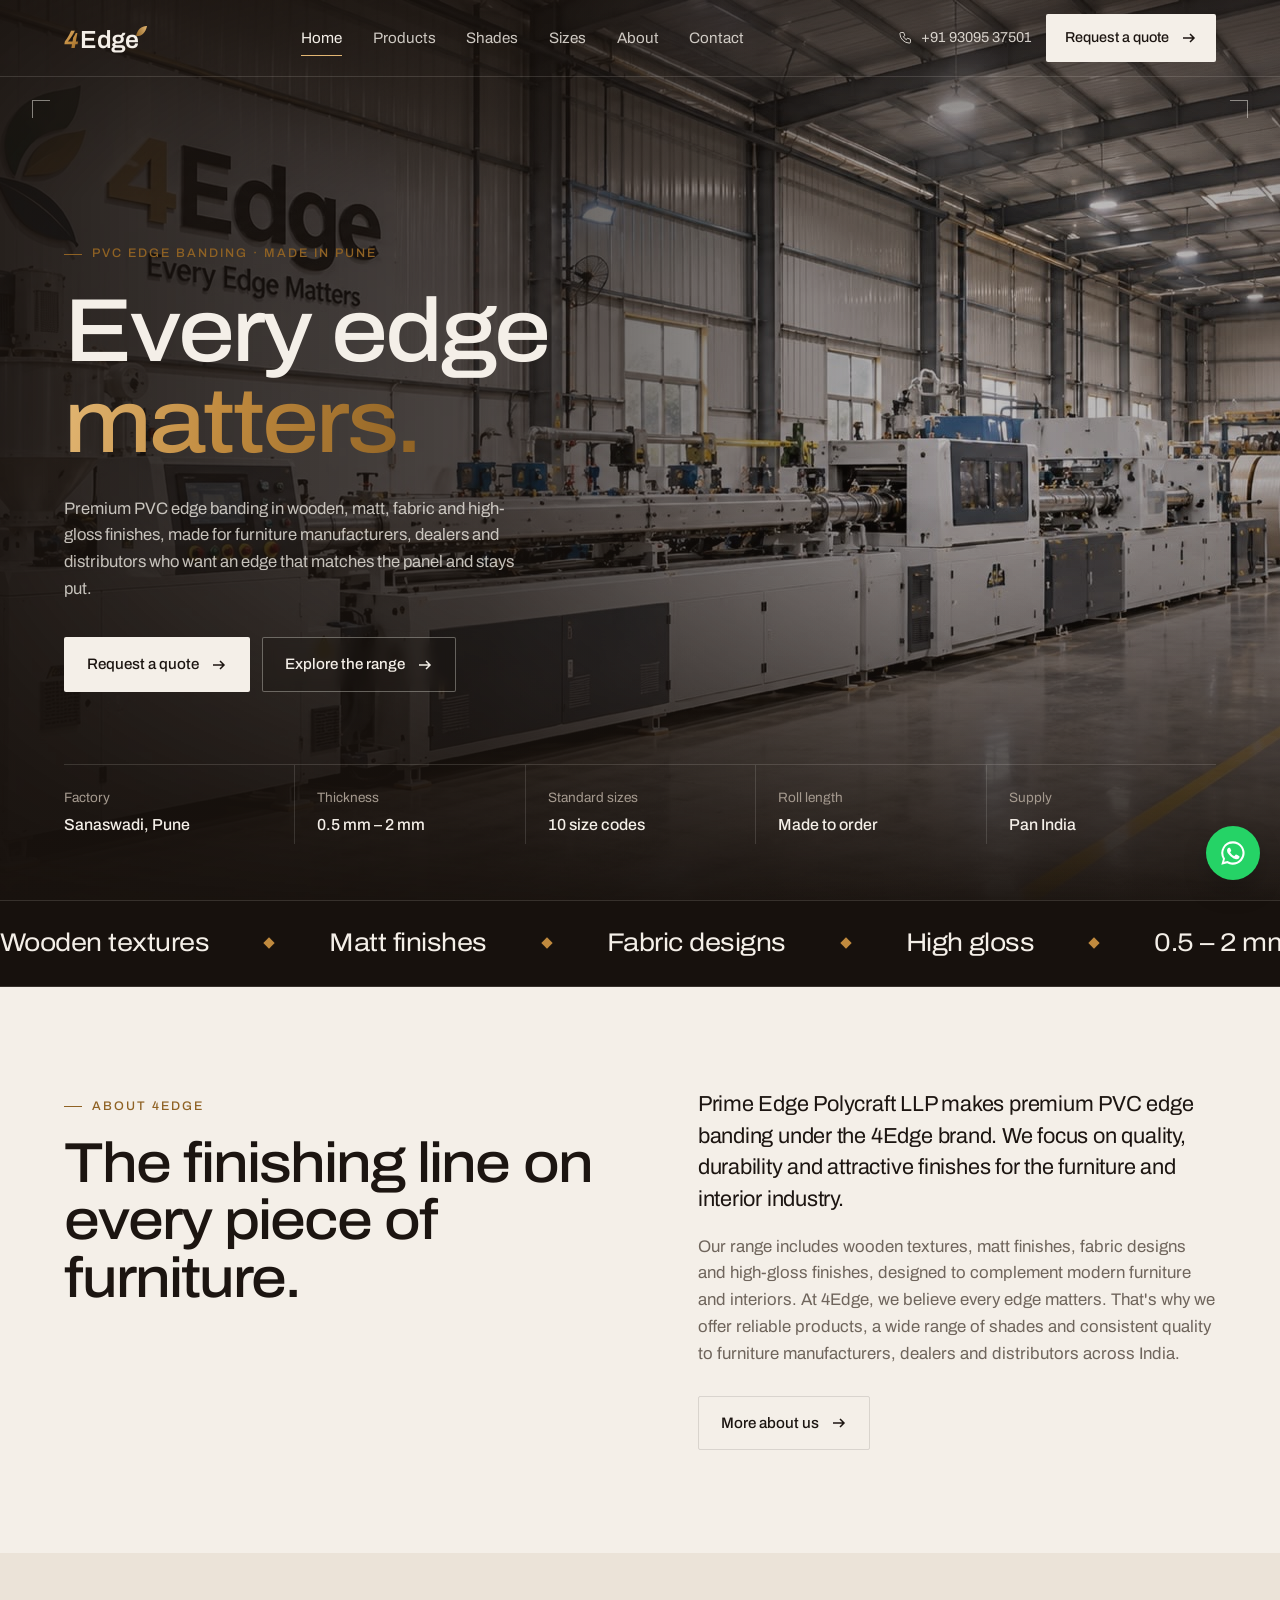
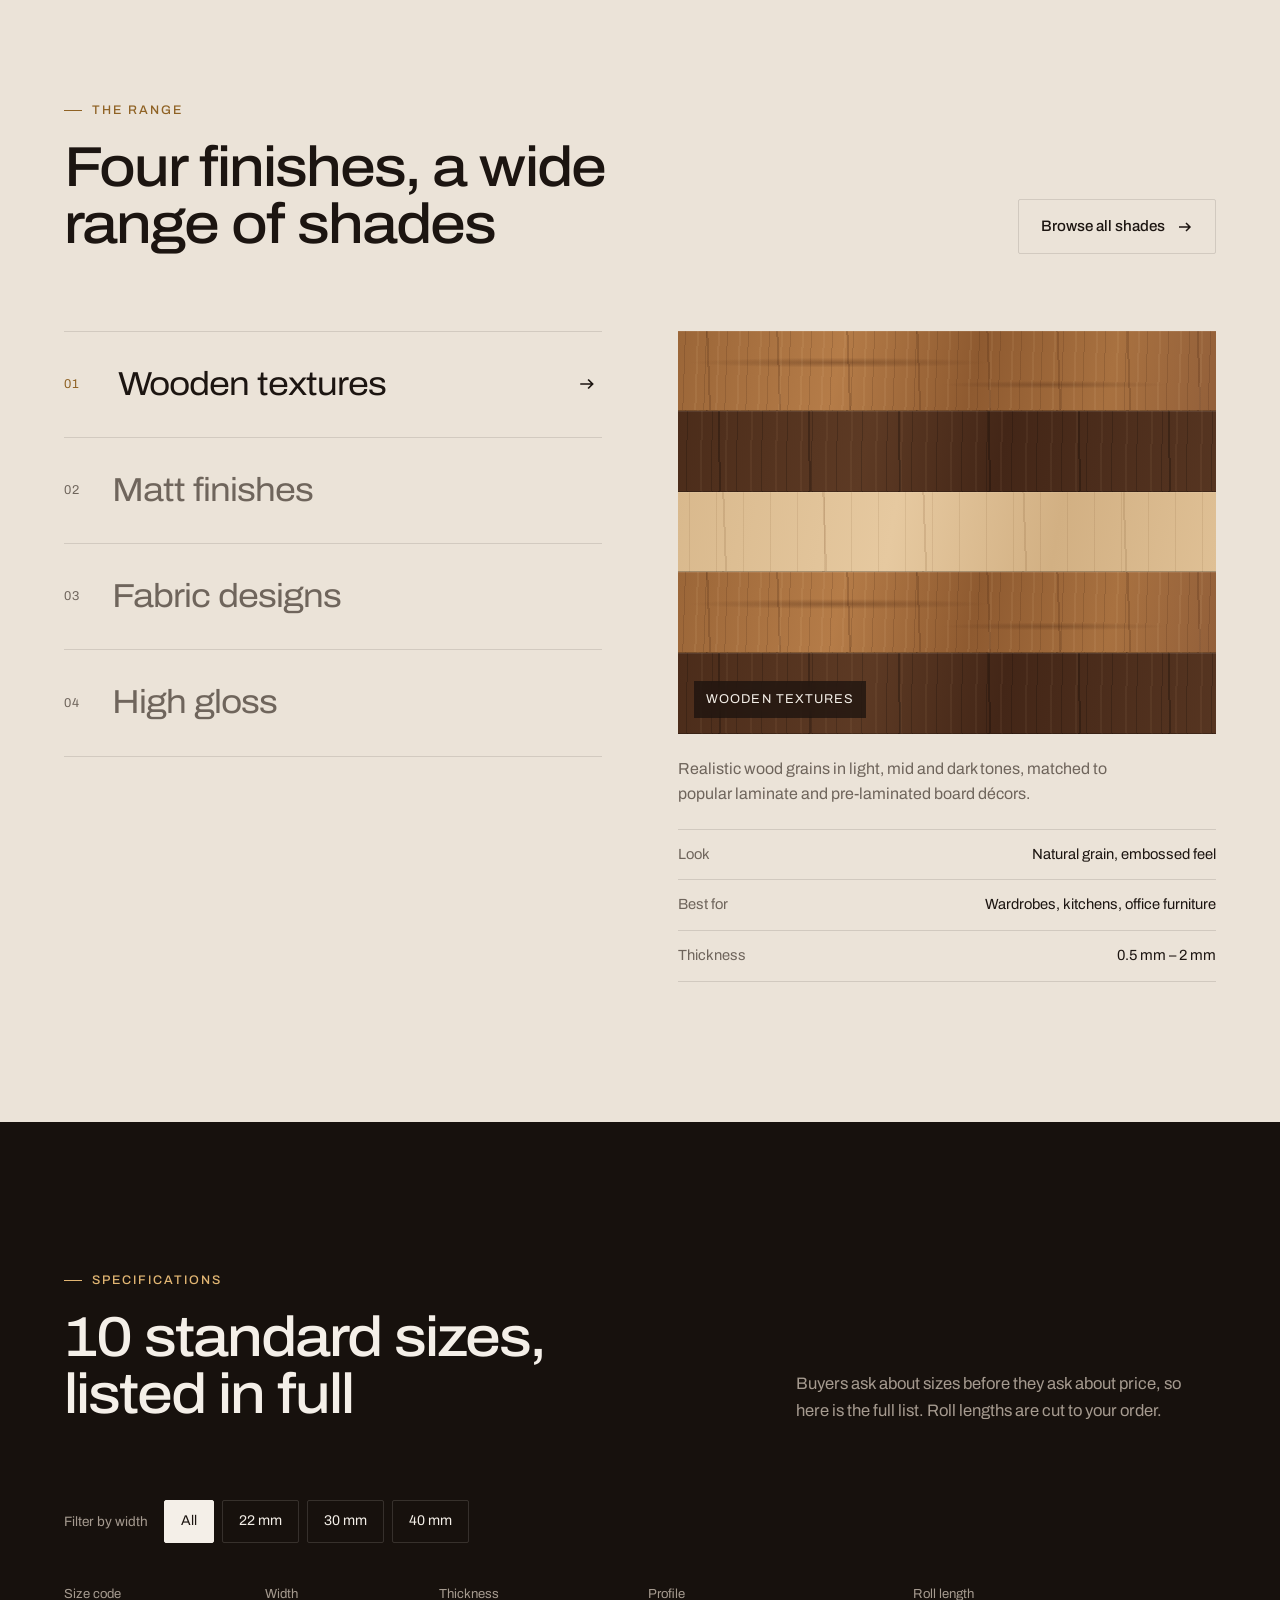
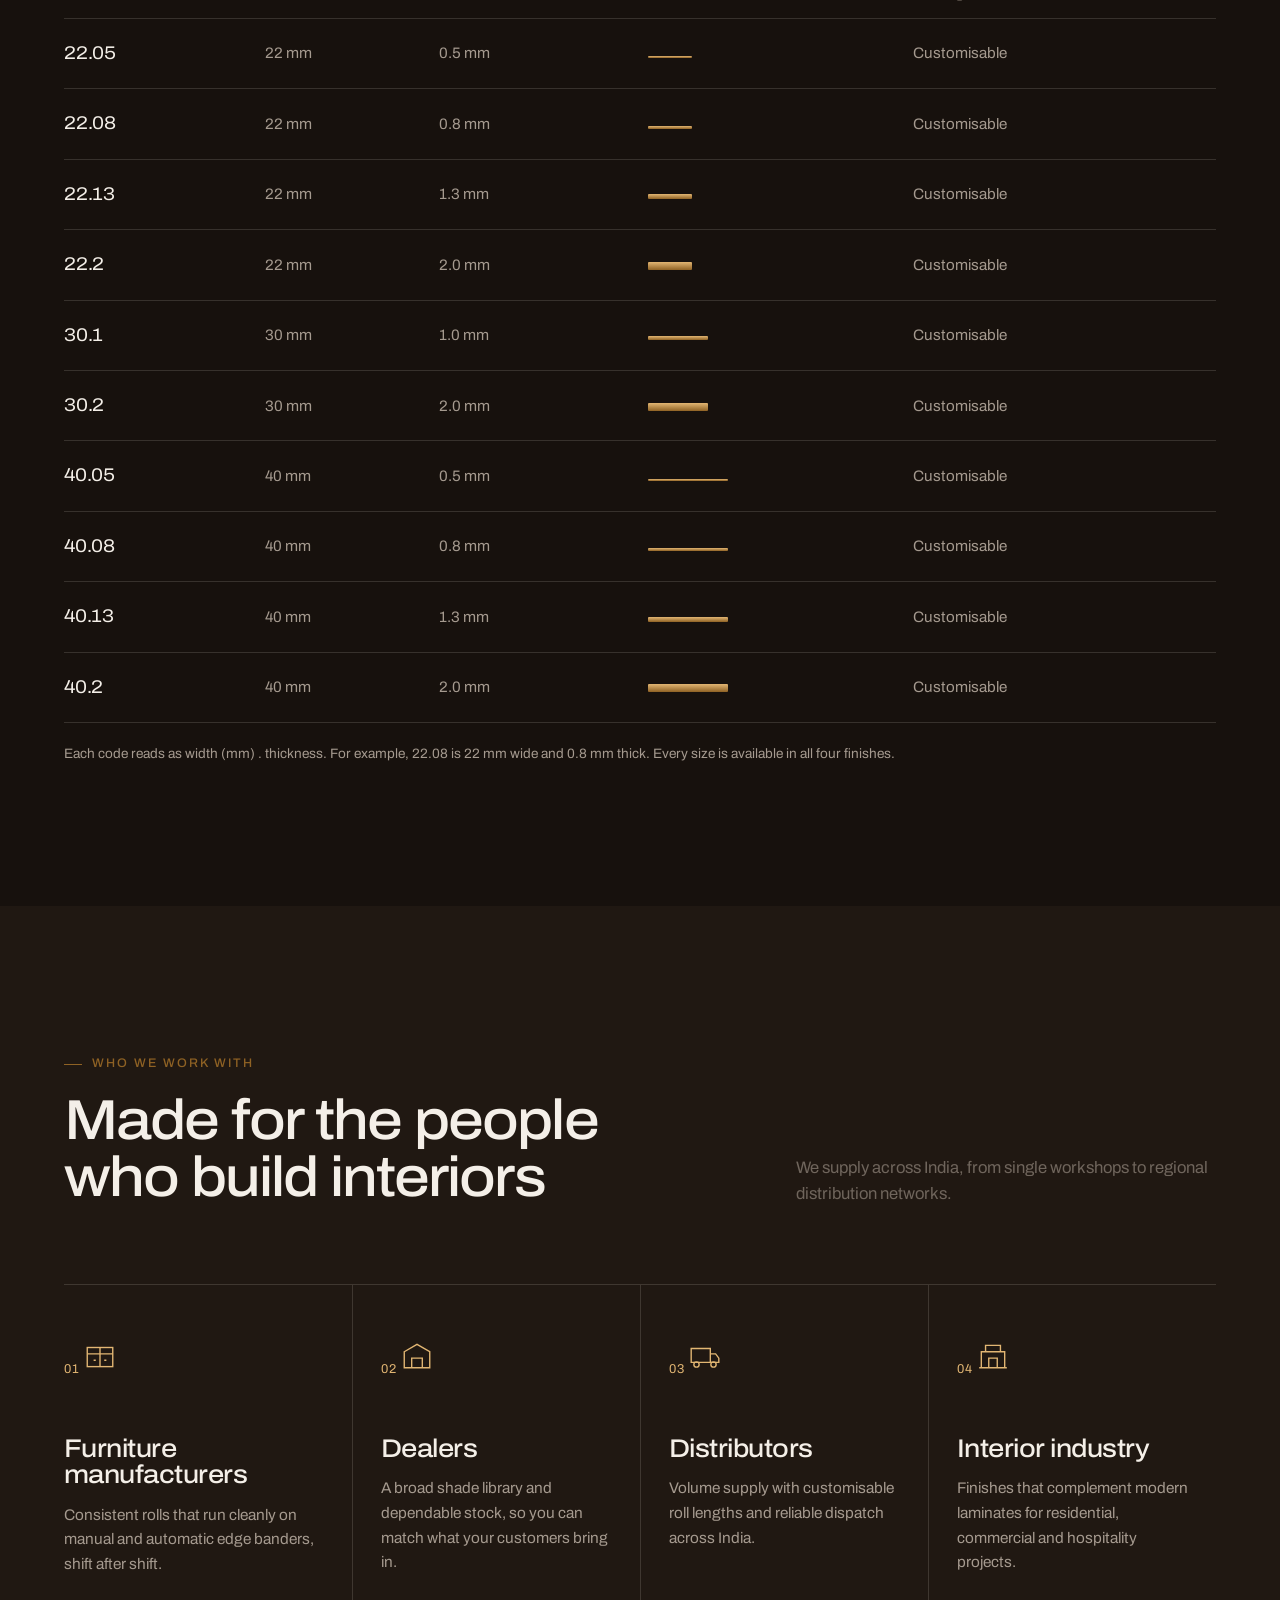
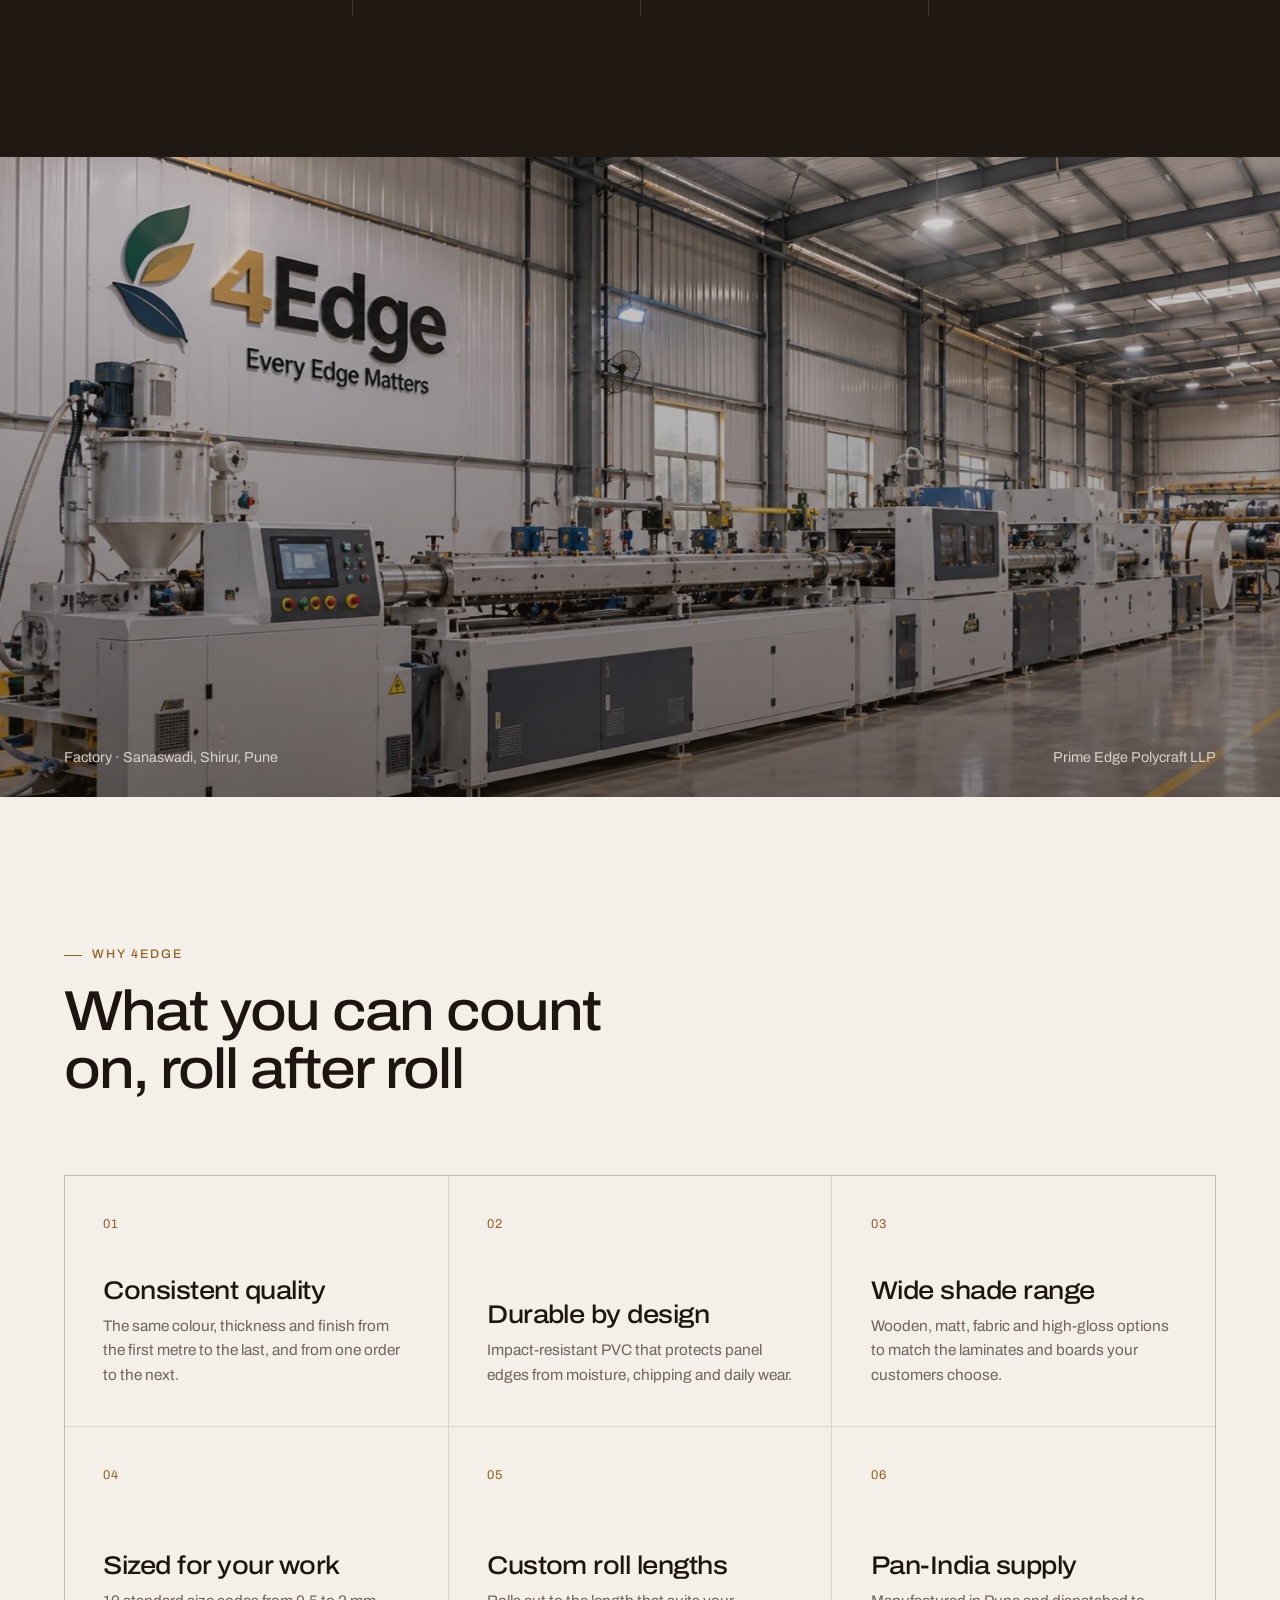
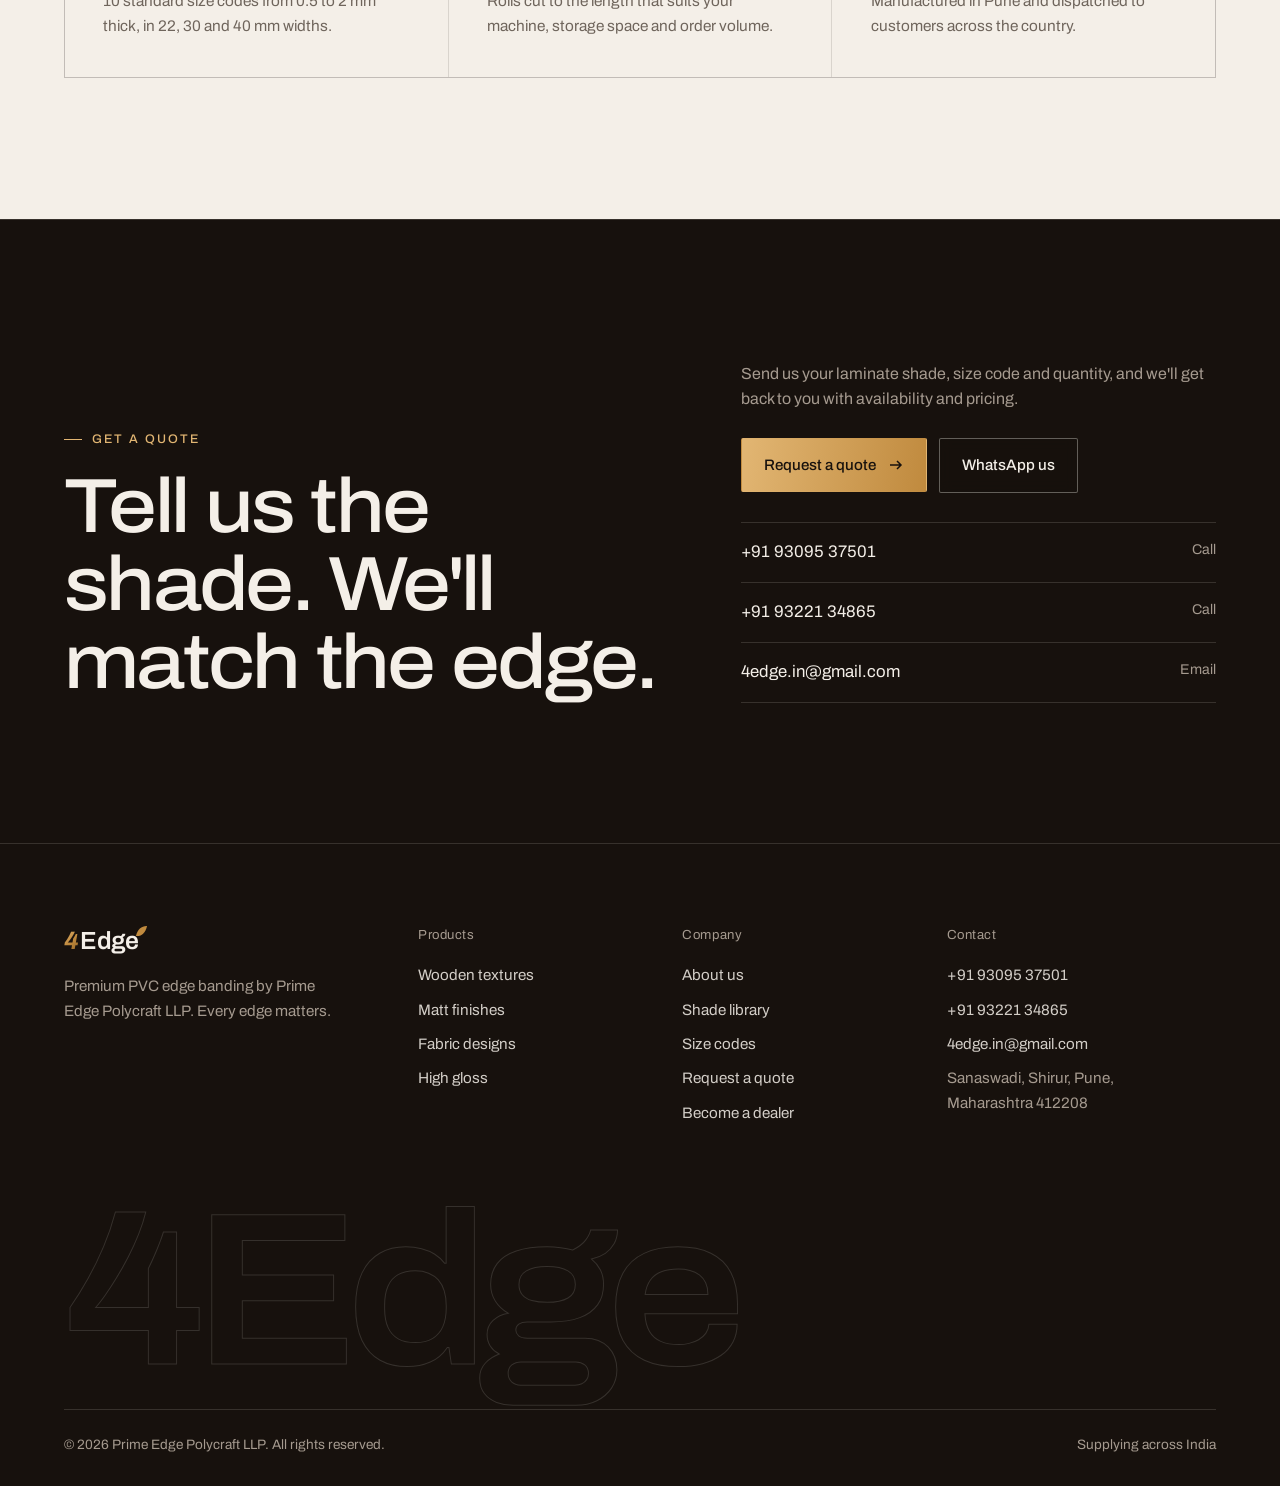
==== index.html @ bac21436 "Remove 4 finishes / 10 size codes panels from home page" ====
<!doctype html>
<html lang="en">
<head>
  <meta charset="utf-8">
  <meta name="viewport" content="width=device-width, initial-scale=1">
  <title>4Edge | Premium PVC Edge Banding by Prime Edge Polycraft LLP</title>
  <meta name="description" content="4Edge PVC edge banding from Prime Edge Polycraft LLP, Pune. Wooden, matt, fabric and high-gloss finishes, 0.5 to 2 mm thick, with roll lengths made to order. We supply furniture makers, dealers and distributors across India.">
  <meta property="og:title" content="4Edge | Premium PVC Edge Banding">
  <meta property="og:description" content="Every edge matters. PVC edge banding in wooden, matt, fabric and high-gloss finishes, supplied across India.">
  <meta property="og:image" content="assets/factory.jpg">
  <meta name="theme-color" content="#17110d">
  <link rel="icon" href="assets/favicon.svg" type="image/svg+xml">
  <link rel="preconnect" href="https://fonts.googleapis.com">
  <link rel="preconnect" href="https://fonts.gstatic.com" crossorigin>
  <link href="https://fonts.googleapis.com/css2?family=Archivo:wdth,wght@62..125,300..800&display=swap" rel="stylesheet">
  <link rel="stylesheet" href="css/styles.css">
</head>
<body>

<!-- ============ NAV ============ -->
<header class="nav">
  <div class="container nav-inner">
    <a href="index.html" class="logo" aria-label="4Edge home">
      <span class="four">4</span><span class="word">Edge</span>
      <svg class="leaf" viewBox="0 0 12 16" aria-hidden="true"><defs><linearGradient id="lg" x1="0" y1="1" x2="1" y2="0"><stop offset="0" stop-color="#8f6224"/><stop offset="1" stop-color="#e2b673"/></linearGradient></defs><path d="M1 15C1 7 5 2 11 1c0 7-3 13-10 14z" fill="url(#lg)"/></svg>
    </a>
    <nav class="nav-links" aria-label="Primary">
      <a href="index.html" class="active">Home</a>
      <a href="products.html">Products</a>
      <a href="shades.html">Shades</a>
      <a href="products.html#sizes">Sizes</a>
      <a href="about.html">About</a>
      <a href="contact.html">Contact</a>
    </nav>
    <div class="nav-right">
      <a class="nav-phone" href="tel:+919309537501">
        <svg viewBox="0 0 24 24" fill="none" stroke="currentColor" stroke-width="1.6"><path d="M5 4h4l2 5-2.5 1.5a11 11 0 0 0 5 5L15 13l5 2v4a2 2 0 0 1-2 2A16 16 0 0 1 3 6a2 2 0 0 1 2-2"/></svg>
        +91 93095 37501
      </a>
      <a href="contact.html" class="btn btn-light">Request a quote <svg viewBox="0 0 16 16" fill="none" stroke="currentColor" stroke-width="1.5"><path d="M2 8h11M9 4l4 4-4 4"/></svg></a>
      <button class="nav-toggle" aria-label="Open menu" aria-expanded="false"><span></span></button>
    </div>
  </div>
  <div class="mobile-menu">
    <a class="m-link" href="index.html">Home</a>
    <a class="m-link" href="products.html">Products</a>
    <a class="m-link" href="shades.html">Shades</a>
    <a class="m-link" href="products.html#sizes">Sizes</a>
    <a class="m-link" href="about.html">About</a>
    <a class="m-link" href="contact.html">Contact</a>
    <div class="m-foot">
      <a href="tel:+919309537501">+91 93095 37501</a>
      <a href="contact.html" class="btn btn-gold">Request a quote</a>
    </div>
  </div>
</header>

<main>

<!-- ============ HERO ============ -->
<section class="hero">
  <div class="hero-media"><img src="assets/factory.jpg" alt="4Edge PVC edge banding production line at the Sanaswadi factory, Pune" fetchpriority="high"></div>
  <span class="corner tl"></span><span class="corner tr"></span>
  <div class="container hero-content">
    <span class="eyebrow reveal">PVC Edge Banding · Made in Pune</span>
    <h1 class="reveal d1">Every edge<br><span class="gold-text">matters.</span></h1>
    <p class="lead reveal d2">Premium PVC edge banding in wooden, matt, fabric and high-gloss finishes, made for furniture manufacturers, dealers and distributors who want an edge that matches the panel and stays put.</p>
    <div class="hero-actions reveal d3">
      <a href="contact.html" class="btn btn-light">Request a quote <svg viewBox="0 0 16 16" fill="none" stroke="currentColor" stroke-width="1.5"><path d="M2 8h11M9 4l4 4-4 4"/></svg></a>
      <a href="products.html" class="btn btn-ghost">Explore the range <svg viewBox="0 0 16 16" fill="none" stroke="currentColor" stroke-width="1.5"><path d="M2 8h11M9 4l4 4-4 4"/></svg></a>
    </div>

    <div class="stats reveal d4">
      <div class="stat"><small>Factory</small><strong>Sanaswadi, Pune</strong></div>
      <div class="stat"><small>Thickness</small><strong>0.5 mm – 2 mm</strong></div>
      <div class="stat"><small>Standard sizes</small><strong>10 size codes</strong></div>
      <div class="stat"><small>Roll length</small><strong>Made to order</strong></div>
      <div class="stat"><small>Supply</small><strong>Pan India</strong></div>
    </div>
  </div>
</section>

<!-- ============ MARQUEE ============ -->
<div class="marquee" aria-hidden="true">
  <div class="marquee-track">
    <span>Wooden textures</span><span>Matt finishes</span><span>Fabric designs</span><span>High gloss</span><span>0.5 – 2 mm</span><span>Rolls cut to length</span><span>Pan India supply</span>
    <span>Wooden textures</span><span>Matt finishes</span><span>Fabric designs</span><span>High gloss</span><span>0.5 – 2 mm</span><span>Rolls cut to length</span><span>Pan India supply</span>
  </div>
</div>

<!-- ============ INTRO ============ -->
<section class="section tight">
  <div class="container intro-grid">
    <div>
      <span class="eyebrow reveal">About 4Edge</span>
      <h2 class="reveal d1">The finishing line on every piece of furniture.</h2>
    </div>
    <div class="intro-copy">
      <p class="big reveal">Prime Edge Polycraft LLP makes premium PVC edge banding under the 4Edge brand. We focus on quality, durability and attractive finishes for the furniture and interior industry.</p>
      <p class="reveal d1">Our range includes wooden textures, matt finishes, fabric designs and high-gloss finishes, designed to complement modern furniture and interiors. At 4Edge, we believe every edge matters. That's why we offer reliable products, a wide range of shades and consistent quality to furniture manufacturers, dealers and distributors across India.</p>
      <a href="about.html" class="btn btn-outline reveal d2" style="margin-top:28px">More about us <svg viewBox="0 0 16 16" fill="none" stroke="currentColor" stroke-width="1.5"><path d="M2 8h11M9 4l4 4-4 4"/></svg></a>
    </div>
  </div>
</section>

<!-- ============ FINISHES EXPLORER ============ -->
<section class="section cream-2" id="finishes">
  <div class="container">
    <div class="section-head">
      <div>
        <span class="eyebrow reveal">The range</span>
        <h2 class="reveal d1">Four finishes, a wide range of shades</h2>
      </div>
      <a href="shades.html" class="btn btn-outline reveal d2">Browse all shades <svg viewBox="0 0 16 16" fill="none" stroke="currentColor" stroke-width="1.5"><path d="M2 8h11M9 4l4 4-4 4"/></svg></a>
    </div>

    <div class="explorer" data-explorer>
      <ul class="finish-list reveal">
        <li class="finish-item" data-label="Wooden textures" data-look="Natural grain, embossed feel" data-use="Wardrobes, kitchens, office furniture" data-desc="Realistic wood grains in light, mid and dark tones, matched to popular laminate and pre-laminated board décors.">
          <button type="button"><span class="num">01</span><span class="name">Wooden textures</span><svg class="arrow" viewBox="0 0 16 16" fill="none" stroke="currentColor" stroke-width="1.5"><path d="M2 8h11M9 4l4 4-4 4"/></svg></button>
        </li>
        <li class="finish-item" data-label="Matt finish" data-look="Low sheen, soft-touch surface" data-use="Modern kitchens, modular furniture" data-desc="Clean, low-reflection solids that hide fingerprints and suit contemporary modular interiors.">
          <button type="button"><span class="num">02</span><span class="name">Matt finishes</span><svg class="arrow" viewBox="0 0 16 16" fill="none" stroke="currentColor" stroke-width="1.5"><path d="M2 8h11M9 4l4 4-4 4"/></svg></button>
        </li>
        <li class="finish-item" data-label="Fabric design" data-look="Woven, linen-like texture" data-use="Bedroom sets, hospitality, designer interiors" data-desc="Textile-inspired patterns that add depth and a tailored feel to fabric-finish laminates and boards.">
          <button type="button"><span class="num">03</span><span class="name">Fabric designs</span><svg class="arrow" viewBox="0 0 16 16" fill="none" stroke="currentColor" stroke-width="1.5"><path d="M2 8h11M9 4l4 4-4 4"/></svg></button>
        </li>
        <li class="finish-item" data-label="High gloss" data-look="Mirror-like, deep shine" data-use="Kitchen shutters, display units, premium furniture" data-desc="A deep, reflective shine that blends seamlessly with acrylic and high-gloss laminate surfaces.">
          <button type="button"><span class="num">04</span><span class="name">High gloss</span><svg class="arrow" viewBox="0 0 16 16" fill="none" stroke="currentColor" stroke-width="1.5"><path d="M2 8h11M9 4l4 4-4 4"/></svg></button>
        </li>
      </ul>

      <div class="finish-panel reveal d1">
        <div class="swatch-stage">
          <div class="swatch"><div class="strip-stack"><div class="sw-wood"></div><div class="sw-wood-dark"></div><div class="sw-wood-light"></div><div class="sw-wood"></div><div class="sw-wood-dark"></div></div></div>
          <div class="swatch"><div class="strip-stack"><div class="sw-matt"></div><div class="sw-matt-sand"></div><div class="sw-matt"></div><div class="sw-matt-sand"></div><div class="sw-matt"></div></div></div>
          <div class="swatch"><div class="strip-stack"><div class="sw-fabric"></div><div class="sw-fabric-linen"></div><div class="sw-fabric"></div><div class="sw-fabric-linen"></div><div class="sw-fabric"></div></div></div>
          <div class="swatch"><div class="strip-stack"><div class="sw-gloss-white"></div><div class="sw-gloss"></div><div class="sw-gloss-black"></div><div class="sw-gloss-white"></div><div class="sw-gloss"></div></div></div>
          <span class="swatch-label">Wooden textures</span>
        </div>
        <p class="panel-desc"></p>
        <div class="spec-rows"></div>
      </div>
    </div>
  </div>
</section>

<!-- ============ SIZE TABLE ============ -->
<section class="section dark" id="sizes">
  <div class="container">
    <div class="section-head">
      <div>
        <span class="eyebrow reveal">Specifications</span>
        <h2 class="reveal d1">10 standard sizes, listed in full</h2>
      </div>
      <p class="lead reveal d2">Buyers ask about sizes before they ask about price, so here is the full list. Roll lengths are cut to your order.</p>
    </div>

    <div class="filters reveal" data-size-filter="#size-table-home">
      <span class="label">Filter by width</span>
      <button class="chip active" data-width="all">All</button>
      <button class="chip" data-width="22">22 mm</button>
      <button class="chip" data-width="30">30 mm</button>
      <button class="chip" data-width="40">40 mm</button>
    </div>

    <div class="table-wrap reveal d1">
      <table class="size-table" id="size-table-home">
        <thead><tr><th>Size code</th><th>Width</th><th>Thickness</th><th>Profile</th><th>Roll length</th></tr></thead>
        <tbody>
          <tr data-width="22"><td class="code">22.05</td><td>22 mm</td><td>0.5 mm</td><td><span class="edge-viz"><i style="width:44px;height:2px"></i></span></td><td>Customisable</td></tr>
          <tr data-width="22"><td class="code">22.08</td><td>22 mm</td><td>0.8 mm</td><td><span class="edge-viz"><i style="width:44px;height:3px"></i></span></td><td>Customisable</td></tr>
          <tr data-width="22"><td class="code">22.13</td><td>22 mm</td><td>1.3 mm</td><td><span class="edge-viz"><i style="width:44px;height:5px"></i></span></td><td>Customisable</td></tr>
          <tr data-width="22"><td class="code">22.2</td><td>22 mm</td><td>2.0 mm</td><td><span class="edge-viz"><i style="width:44px;height:8px"></i></span></td><td>Customisable</td></tr>
          <tr data-width="30"><td class="code">30.1</td><td>30 mm</td><td>1.0 mm</td><td><span class="edge-viz"><i style="width:60px;height:4px"></i></span></td><td>Customisable</td></tr>
          <tr data-width="30"><td class="code">30.2</td><td>30 mm</td><td>2.0 mm</td><td><span class="edge-viz"><i style="width:60px;height:8px"></i></span></td><td>Customisable</td></tr>
          <tr data-width="40"><td class="code">40.05</td><td>40 mm</td><td>0.5 mm</td><td><span class="edge-viz"><i style="width:80px;height:2px"></i></span></td><td>Customisable</td></tr>
          <tr data-width="40"><td class="code">40.08</td><td>40 mm</td><td>0.8 mm</td><td><span class="edge-viz"><i style="width:80px;height:3px"></i></span></td><td>Customisable</td></tr>
          <tr data-width="40"><td class="code">40.13</td><td>40 mm</td><td>1.3 mm</td><td><span class="edge-viz"><i style="width:80px;height:5px"></i></span></td><td>Customisable</td></tr>
          <tr data-width="40"><td class="code">40.2</td><td>40 mm</td><td>2.0 mm</td><td><span class="edge-viz"><i style="width:80px;height:8px"></i></span></td><td>Customisable</td></tr>
        </tbody>
      </table>
    </div>
    <p class="table-note">Each code reads as width (mm) . thickness. For example, 22.08 is 22 mm wide and 0.8 mm thick. Every size is available in all four finishes.</p>
  </div>
</section>

<!-- ============ WHO WE SUPPLY ============ -->
<section class="section dark-2">
  <div class="container">
    <div class="section-head">
      <div>
        <span class="eyebrow reveal">Who we work with</span>
        <h2 class="reveal d1">Made for the people who build interiors</h2>
      </div>
      <p class="lead reveal d2">We supply across India, from single workshops to regional distribution networks.</p>
    </div>
    <div class="grid-4">
      <div class="card reveal">
        <span class="card-num">01</span>
        <svg class="ico" viewBox="0 0 32 32" fill="none" stroke="currentColor" stroke-width="1.3"><rect x="4" y="8" width="24" height="18"/><path d="M4 14h24M16 8v18M10 20h2M20 20h2"/></svg>
        <h3>Furniture manufacturers</h3>
        <p>Consistent rolls that run cleanly on manual and automatic edge banders, shift after shift.</p>
      </div>
      <div class="card reveal d1">
        <span class="card-num">02</span>
        <svg class="ico" viewBox="0 0 32 32" fill="none" stroke="currentColor" stroke-width="1.3"><path d="M4 12l12-7 12 7v15H4z"/><path d="M11 27v-9h10v9"/></svg>
        <h3>Dealers</h3>
        <p>A broad shade library and dependable stock, so you can match what your customers bring in.</p>
      </div>
      <div class="card reveal d2">
        <span class="card-num">03</span>
        <svg class="ico" viewBox="0 0 32 32" fill="none" stroke="currentColor" stroke-width="1.3"><path d="M3 22h18V9H3zM21 14h5l3 4v4h-8"/><circle cx="8" cy="24" r="2.5"/><circle cx="24" cy="24" r="2.5"/></svg>
        <h3>Distributors</h3>
        <p>Volume supply with customisable roll lengths and reliable dispatch across India.</p>
      </div>
      <div class="card reveal d3">
        <span class="card-num">04</span>
        <svg class="ico" viewBox="0 0 32 32" fill="none" stroke="currentColor" stroke-width="1.3"><path d="M5 27V12h22v15M3 27h26M9 12V6h14v6M12 18h8v9h-8z"/></svg>
        <h3>Interior industry</h3>
        <p>Finishes that complement modern laminates for residential, commercial and hospitality projects.</p>
      </div>
    </div>
  </div>
</section>

<!-- ============ IMAGE BAND ============ -->
<div class="image-band">
  <img src="assets/factory.jpg" alt="Extrusion line at the 4Edge factory" loading="lazy">
  <div class="caption"><span>Factory · Sanaswadi, Shirur, Pune</span><span>Prime Edge Polycraft LLP</span></div>
</div>

<!-- ============ WHY ============ -->
<section class="section">
  <div class="container">
    <div class="section-head">
      <div>
        <span class="eyebrow reveal">Why 4Edge</span>
        <h2 class="reveal d1">What you can count on, roll after roll</h2>
      </div>
    </div>
    <div class="why-grid reveal">
      <div><span class="n">01</span><div><h3>Consistent quality</h3><p>The same colour, thickness and finish from the first metre to the last, and from one order to the next.</p></div></div>
      <div><span class="n">02</span><div><h3>Durable by design</h3><p>Impact-resistant PVC that protects panel edges from moisture, chipping and daily wear.</p></div></div>
      <div><span class="n">03</span><div><h3>Wide shade range</h3><p>Wooden, matt, fabric and high-gloss options to match the laminates and boards your customers choose.</p></div></div>
      <div><span class="n">04</span><div><h3>Sized for your work</h3><p>10 standard size codes from 0.5 to 2 mm thick, in 22, 30 and 40 mm widths.</p></div></div>
      <div><span class="n">05</span><div><h3>Custom roll lengths</h3><p>Rolls cut to the length that suits your machine, storage space and order volume.</p></div></div>
      <div><span class="n">06</span><div><h3>Pan-India supply</h3><p>Manufactured in Pune and dispatched to customers across the country.</p></div></div>
    </div>
  </div>
</section>

<!-- ============ CTA ============ -->
<section class="section dark cta" style="border-top:1px solid var(--line-dark)">
  <div class="container cta-inner">
    <div>
      <span class="eyebrow reveal">Get a quote</span>
      <h2 class="reveal d1" style="margin-top:18px">Tell us the shade. We'll match the edge.</h2>
    </div>
    <div class="cta-side reveal d2">
      <p>Send us your laminate shade, size code and quantity, and we'll get back to you with availability and pricing.</p>
      <div class="cta-actions">
        <a href="contact.html" class="btn btn-gold">Request a quote <svg viewBox="0 0 16 16" fill="none" stroke="currentColor" stroke-width="1.5"><path d="M2 8h11M9 4l4 4-4 4"/></svg></a>
        <a href="https://wa.me/919309537501" target="_blank" rel="noopener" class="btn btn-ghost">WhatsApp us</a>
      </div>
      <div class="phone-list">
        <a href="tel:+919309537501">+91 93095 37501 <span>Call</span></a>
        <a href="tel:+919322134865">+91 93221 34865 <span>Call</span></a>
        <a href="mailto:4edge.in@gmail.com">4edge.in@gmail.com <span>Email</span></a>
      </div>
    </div>
  </div>
</section>

</main>

<!-- ============ FOOTER ============ -->
<footer class="footer">
  <div class="container">
    <div class="footer-top">
      <div>
        <a href="index.html" class="logo"><span class="four">4</span><span class="word">Edge</span><svg class="leaf" viewBox="0 0 12 16" aria-hidden="true"><path d="M1 15C1 7 5 2 11 1c0 7-3 13-10 14z" fill="#c08a3e"/></svg></a>
        <p class="tagline">Premium PVC edge banding by Prime Edge Polycraft LLP. Every edge matters.</p>
      </div>
      <div>
        <h4>Products</h4>
        <ul>
          <li><a href="shades.html#wooden-matt">Wooden textures</a></li>
          <li><a href="shades.html#solid-matt">Matt finishes</a></li>
          <li><a href="shades.html#fabric">Fabric designs</a></li>
          <li><a href="shades.html#solid-gloss">High gloss</a></li>
        </ul>
      </div>
      <div>
        <h4>Company</h4>
        <ul>
          <li><a href="about.html">About us</a></li>
          <li><a href="shades.html">Shade library</a></li>
          <li><a href="products.html#sizes">Size codes</a></li>
          <li><a href="contact.html">Request a quote</a></li>
          <li><a href="contact.html">Become a dealer</a></li>
        </ul>
      </div>
      <div>
        <h4>Contact</h4>
        <ul>
          <li><a href="tel:+919309537501">+91 93095 37501</a></li>
          <li><a href="tel:+919322134865">+91 93221 34865</a></li>
          <li><a href="mailto:4edge.in@gmail.com">4edge.in@gmail.com</a></li>
          <li style="color:var(--muted-dark)">Sanaswadi, Shirur, Pune,<br>Maharashtra 412208</li>
        </ul>
      </div>
    </div>
    <div class="footer-word" aria-hidden="true">4Edge</div>
    <div class="footer-bottom">
      <span>© <span data-year></span> Prime Edge Polycraft LLP. All rights reserved.</span>
      <span>Supplying across India</span>
    </div>
  </div>
</footer>

<a class="wa-float" href="https://wa.me/919309537501" target="_blank" rel="noopener" aria-label="Chat on WhatsApp">
  <svg viewBox="0 0 24 24" fill="currentColor"><path d="M12 2a10 10 0 0 0-8.6 15.1L2 22l5-1.3A10 10 0 1 0 12 2zm0 18.2c-1.5 0-3-.4-4.3-1.2l-.3-.2-3 .8.8-2.9-.2-.3A8.2 8.2 0 1 1 12 20.2zm4.5-6.1c-.2-.1-1.5-.7-1.7-.8-.2-.1-.4-.1-.6.1l-.8 1c-.1.2-.3.2-.5.1a6.7 6.7 0 0 1-3.3-2.9c-.3-.4.2-.4.8-1.4.1-.2 0-.3 0-.5l-.8-1.8c-.2-.5-.4-.4-.6-.4h-.5a1 1 0 0 0-.7.3 3 3 0 0 0-.9 2.2 5.2 5.2 0 0 0 1.1 2.7 11.8 11.8 0 0 0 4.5 4c1.7.7 2.3.8 3.2.6.5-.1 1.5-.6 1.7-1.2.2-.6.2-1.1.2-1.2-.1-.2-.3-.3-.6-.4z"/></svg>
</a>

<script src="js/shades-data.js"></script>
<script src="js/shades.js"></script>
<script src="js/main.js"></script>
</body>
</html>
---- css/styles.css ----
/* =========================================================
   4Edge — Prime Edge Polycraft LLP
   ========================================================= */

:root {
  --gold: #c08a3e;
  --gold-light: #e2b673;
  --gold-deep: #8f6224;
  --brown: #4a2c1a;
  --espresso: #17110d;
  --espresso-2: #201812;
  --espresso-3: #2b211a;
  --cream: #f4efe8;
  --cream-2: #ebe3d8;
  --ink: #1c1511;
  --muted: #6f655c;
  --muted-dark: #a59a8f;
  --line: rgba(28, 21, 17, 0.12);
  --line-dark: rgba(244, 239, 232, 0.14);

  --font: "Archivo", system-ui, -apple-system, "Segoe UI", sans-serif;
  --wide: 112;

  --pad: clamp(16px, 5vw, 72px);
  --max: 1360px;
  --ease: cubic-bezier(0.22, 1, 0.36, 1);
}

*, *::before, *::after { box-sizing: border-box; }
html { scroll-behavior: smooth; -webkit-text-size-adjust: 100%; }
body {
  margin: 0;
  font-family: var(--font);
  font-size: 16px;
  line-height: 1.6;
  color: var(--ink);
  background: var(--cream);
  -webkit-font-smoothing: antialiased;
  overflow-x: hidden;
}
img { max-width: 100%; display: block; }
a { color: inherit; text-decoration: none; }
button { font: inherit; cursor: pointer; }

.container { width: 100%; max-width: var(--max); margin: 0 auto; padding: 0 var(--pad); }

/* ---------- Type ---------- */
.display, h1, h2, h3 {
  font-stretch: 112%;
  font-variation-settings: "wdth" var(--wide);
  letter-spacing: -0.035em;
  line-height: 1.02;
  font-weight: 500;
  margin: 0;
}
h1 { font-size: clamp(2.6rem, 7vw, 6.2rem); }
h2 { font-size: clamp(2rem, 4.4vw, 3.6rem); }
h3 { font-size: clamp(1.25rem, 2vw, 1.6rem); letter-spacing: -0.02em; }
p { margin: 0; }
.lead { font-size: clamp(1.02rem, 1.3vw, 1.15rem); color: var(--muted); max-width: 52ch; }
.dark .lead { color: var(--muted-dark); }

.eyebrow {
  display: inline-flex; align-items: center; gap: 10px;
  font-size: 0.78rem; letter-spacing: 0.16em; text-transform: uppercase;
  color: var(--gold-deep); font-weight: 500;
}
.eyebrow::before { content: ""; width: 18px; height: 1px; background: currentColor; }
.dark .eyebrow { color: var(--gold-light); }

.gold-text {
  background: linear-gradient(100deg, var(--gold-light), var(--gold) 45%, var(--gold-deep));
  -webkit-background-clip: text; background-clip: text; color: transparent;
}

/* ---------- Buttons ---------- */
.btn {
  display: inline-flex; align-items: center; gap: 12px;
  padding: 14px 22px; font-size: 0.95rem; font-weight: 500;
  border: 1px solid transparent; border-radius: 2px;
  transition: background .3s var(--ease), color .3s var(--ease), border-color .3s var(--ease), transform .3s var(--ease);
  white-space: nowrap;
}
.btn svg { width: 16px; height: 16px; transition: transform .3s var(--ease); }
.btn:hover svg { transform: translateX(4px); }
.btn-light { background: var(--cream); color: var(--ink); }
.btn-light:hover { background: #fff; }
.btn-ghost { border-color: rgba(244,239,232,.35); color: var(--cream); background: rgba(23,17,13,.25); backdrop-filter: blur(6px); }
.btn-ghost:hover { border-color: var(--cream); }
.btn-dark { background: var(--espresso); color: var(--cream); }
.btn-dark:hover { background: var(--brown); }
.btn-gold { background: linear-gradient(100deg, var(--gold-light), var(--gold)); color: var(--espresso); }
.btn-gold:hover { filter: brightness(1.06); }
.btn-outline { border-color: var(--line); color: var(--ink); }
.btn-outline:hover { border-color: var(--ink); }

/* ---------- Logo ---------- */
.logo { display: inline-flex; align-items: flex-end; gap: 1px; font-weight: 600; font-size: 1.55rem; line-height: 1; letter-spacing: -0.03em; }
.logo .four {
  font-weight: 700; font-style: italic; margin-right: 1px;
  background: linear-gradient(135deg, var(--gold-light), var(--gold) 50%, var(--gold-deep));
  -webkit-background-clip: text; background-clip: text; color: transparent;
}
.logo .word { color: var(--cream); position: relative; }
.logo .leaf { width: 11px; height: 14px; margin-left: -3px; margin-bottom: 15px; transform: rotate(12deg); }
.logo-dark .word { color: var(--brown); }

/* ---------- Navigation ---------- */
.nav {
  position: fixed; inset: 0 0 auto 0; z-index: 50;
  color: var(--cream);
  border-bottom: 1px solid var(--line-dark);
  transition: background .4s var(--ease), backdrop-filter .4s var(--ease);
}
.nav.scrolled, .nav.solid { background: rgba(23, 17, 13, 0.82); backdrop-filter: blur(14px); -webkit-backdrop-filter: blur(14px); }
.nav-inner { display: flex; align-items: center; justify-content: space-between; height: 76px; gap: 24px; }
.nav-links { display: flex; gap: clamp(18px, 2.4vw, 34px); font-size: 0.95rem; }
.nav-links a { opacity: .82; transition: opacity .2s; position: relative; padding: 6px 0; }
.nav-links a:hover, .nav-links a.active { opacity: 1; }
.nav-links a.active::after { content: ""; position: absolute; left: 0; right: 0; bottom: 0; height: 1px; background: var(--gold-light); }
.nav-right { display: flex; align-items: center; gap: 14px; }
.nav-phone { display: inline-flex; align-items: center; gap: 8px; font-size: 0.9rem; opacity: .85; }
.nav-phone svg { width: 15px; height: 15px; }
.nav .btn { padding: 11px 18px; font-size: .9rem; }
.nav-toggle { display: none; width: 44px; height: 44px; border: 1px solid var(--line-dark); background: transparent; color: var(--cream); align-items: center; justify-content: center; }
.nav-toggle span { display: block; width: 18px; height: 1px; background: currentColor; position: relative; transition: transform .3s; }
.nav-toggle span::before, .nav-toggle span::after { content: ""; position: absolute; left: 0; width: 18px; height: 1px; background: currentColor; transition: transform .3s; }
.nav-toggle span::before { top: -6px; } .nav-toggle span::after { top: 6px; }
.nav.open .nav-toggle span { background: transparent; }
.nav.open .nav-toggle span::before { transform: translateY(6px) rotate(45deg); }
.nav.open .nav-toggle span::after { transform: translateY(-6px) rotate(-45deg); }

.mobile-menu { display: none; }

@media (max-width: 980px) {
  .nav-links, .nav-phone, .nav-right .btn { display: none; }
  .nav-toggle { display: inline-flex; }
  .mobile-menu {
    display: flex; flex-direction: column; gap: 6px;
    max-height: 0; overflow: hidden; transition: max-height .5s var(--ease);
    background: var(--espresso);
  }
  .nav.open .mobile-menu { max-height: 520px; border-top: 1px solid var(--line-dark); }
  .mobile-menu a.m-link { font-size: 1.6rem; padding: 10px var(--pad); font-stretch: 112%; letter-spacing: -0.02em; }
  .mobile-menu .m-foot { padding: 18px var(--pad) 26px; display: flex; flex-direction: column; gap: 14px; }
  .nav.open { background: var(--espresso); }
}

/* ---------- Hero ---------- */
.hero {
  position: relative; min-height: 100svh; color: var(--cream);
  display: flex; flex-direction: column; justify-content: flex-end;
  background: var(--espresso); overflow: hidden; isolation: isolate;
}
.hero-media { position: absolute; inset: 0; z-index: -2; }
.hero-media img { width: 100%; height: 100%; object-fit: cover; object-position: 60% center; transform: scale(1.06); animation: heroZoom 14s var(--ease) forwards; filter: saturate(.85) contrast(1.02); }
@keyframes heroZoom { to { transform: scale(1); } }
.hero::before {
  content: ""; position: absolute; inset: 0; z-index: -1;
  background:
    linear-gradient(90deg, rgba(23,17,13,.92) 0%, rgba(23,17,13,.72) 38%, rgba(23,17,13,.25) 75%, rgba(23,17,13,.35) 100%),
    linear-gradient(0deg, rgba(23,17,13,.95) 0%, rgba(23,17,13,0) 45%),
    linear-gradient(180deg, rgba(23,17,13,.6) 0%, rgba(23,17,13,0) 22%);
}
.corner { position: absolute; width: 18px; height: 18px; border-color: rgba(244,239,232,.5); border-style: solid; border-width: 0; }
.corner.tl { top: 100px; left: calc(var(--pad) / 2); border-top-width: 1px; border-left-width: 1px; }
.corner.tr { top: 100px; right: calc(var(--pad) / 2); border-top-width: 1px; border-right-width: 1px; }
.corner.bl { bottom: 18px; left: calc(var(--pad) / 2); border-bottom-width: 1px; border-left-width: 1px; }
.corner.br { bottom: 18px; right: calc(var(--pad) / 2); border-bottom-width: 1px; border-right-width: 1px; }

.hero-content { padding-top: 160px; padding-bottom: 56px; }
.hero h1 { max-width: 13ch; margin: 22px 0 26px; }
.hero .lead { color: rgba(244,239,232,.78); max-width: 46ch; }
.hero-actions { display: flex; flex-wrap: wrap; gap: 12px; margin-top: 36px; }

.stats { display: grid; grid-template-columns: repeat(5, 1fr); border-top: 1px solid var(--line-dark); margin-top: 72px; }
.stat { padding: 22px 22px 6px 0; }
.stat + .stat { padding-left: 22px; border-left: 1px solid var(--line-dark); }
.stat small { display: block; color: var(--muted-dark); font-size: .85rem; margin-bottom: 4px; }
.stat strong { font-weight: 500; font-size: 1rem; }
@media (max-width: 900px) {
  .stats { grid-template-columns: repeat(2, 1fr); }
  .stat, .stat + .stat { padding: 18px 16px 14px 0; border-left: 0; border-bottom: 1px solid var(--line-dark); }
  .stat:nth-child(even) { padding-left: 16px; border-left: 1px solid var(--line-dark); }
  .stat:last-child { grid-column: 1 / -1; border-bottom: 0; }
}

/* ---------- Page header (inner pages) ---------- */
.page-hero { background: var(--espresso); color: var(--cream); padding: 170px 0 80px; position: relative; overflow: hidden; }
.page-hero::after {
  content: ""; position: absolute; right: -10%; top: -30%; width: 60vw; height: 60vw; max-width: 820px; max-height: 820px;
  background: radial-gradient(circle, rgba(192,138,62,.22), transparent 62%); pointer-events: none;
}
.page-hero h1 { max-width: 14ch; margin: 22px 0 24px; }
.page-hero .row { display: flex; justify-content: space-between; align-items: flex-end; gap: 40px; flex-wrap: wrap; }
.meta-box { border: 1px solid var(--line-dark); min-width: 240px; font-size: .9rem; }
.meta-box div { display: flex; justify-content: space-between; gap: 30px; padding: 12px 16px; }
.meta-box div + div { border-top: 1px solid var(--line-dark); }
.meta-box span { color: var(--muted-dark); }

/* ---------- Sections ---------- */
section { position: relative; }
.section { padding: clamp(80px, 11vw, 150px) 0; }
.section.tight { padding: clamp(64px, 8vw, 110px) 0; }
.dark { background: var(--espresso); color: var(--cream); }
.dark-2 { background: var(--espresso-2); color: var(--cream); }
.cream-2 { background: var(--cream-2); }
.section-head { display: flex; justify-content: space-between; align-items: flex-end; gap: 40px; margin-bottom: clamp(44px, 6vw, 80px); flex-wrap: wrap; }
.section-head h2 { max-width: 16ch; margin-top: 18px; }
.section-head .lead { max-width: 42ch; }

/* ---------- Intro ---------- */
.intro-grid { display: grid; grid-template-columns: 1.05fr 1fr; gap: clamp(40px, 7vw, 120px); align-items: start; }
.intro-grid h2 { margin-top: 18px; }
.intro-copy p + p { margin-top: 18px; }
.intro-copy p { color: var(--muted); font-size: 1.05rem; }
.intro-copy .big { color: var(--ink); font-size: clamp(1.2rem, 1.7vw, 1.45rem); line-height: 1.45; letter-spacing: -0.01em; }
.signature { display: flex; align-items: center; gap: 16px; margin-top: 34px; padding-top: 24px; border-top: 1px solid var(--line); font-size: .9rem; color: var(--muted); }
.signature strong { color: var(--ink); font-weight: 500; display: block; }
@media (max-width: 860px) { .intro-grid { grid-template-columns: 1fr; } }

/* ---------- Finishes explorer ---------- */
.explorer { display: grid; grid-template-columns: 1fr 1fr; gap: clamp(32px, 6vw, 96px); align-items: start; }
.finish-list { list-style: none; margin: 0; padding: 0; border-top: 1px solid var(--line); }
.finish-item { border-bottom: 1px solid var(--line); }
.finish-item button {
  width: 100%; display: grid; grid-template-columns: 48px 1fr 24px; align-items: center;
  background: none; border: 0; padding: 26px 0; text-align: left; color: var(--muted);
  transition: color .3s var(--ease);
}
.finish-item .num { font-size: .8rem; letter-spacing: .06em; }
.finish-item .name { font-size: clamp(1.4rem, 2.6vw, 2.1rem); font-stretch: 112%; letter-spacing: -0.03em; transition: transform .4s var(--ease); }
.finish-item .arrow { opacity: 0; transform: translateX(-8px); transition: all .4s var(--ease); width: 18px; height: 18px; }
.finish-item.active button, .finish-item button:hover { color: var(--ink); }
.finish-item.active .num { color: var(--gold-deep); }
.finish-item.active .name { transform: translateX(6px); }
.finish-item.active .arrow { opacity: 1; transform: none; }

.finish-panel { position: sticky; top: 110px; }
.swatch-stage { position: relative; aspect-ratio: 4 / 3; overflow: hidden; background: var(--espresso); }
.swatch-stage .swatch { position: absolute; inset: 0; opacity: 0; transition: opacity .6s var(--ease), transform 1.2s var(--ease); transform: scale(1.04); }
.swatch-stage .swatch.show { opacity: 1; transform: none; }
.swatch-label { position: absolute; left: 16px; bottom: 16px; z-index: 3; background: rgba(23,17,13,.7); color: var(--cream); backdrop-filter: blur(8px); padding: 8px 12px; font-size: .8rem; letter-spacing: .08em; text-transform: uppercase; }
.panel-desc { margin-top: 22px; color: var(--muted); max-width: 52ch; min-height: 3.2em; }
.spec-rows { margin-top: 22px; border-top: 1px solid var(--line); font-size: .92rem; }
.spec-rows div { display: flex; justify-content: space-between; gap: 20px; padding: 13px 0; border-bottom: 1px solid var(--line); }
.spec-rows span:first-child { color: var(--muted); }
.spec-rows span:last-child { text-align: right; }
@media (max-width: 860px) {
  .explorer { grid-template-columns: 1fr; }
  .finish-panel { position: relative; top: 0; order: -1; }
}

/* ---------- Edge-band swatches (pure CSS textures) ---------- */
.swatch { overflow: hidden; }
.sw-wood {
  background:
    repeating-linear-gradient(92deg, rgba(60,30,12,.0) 0 7px, rgba(60,30,12,.16) 7px 8px, rgba(60,30,12,0) 8px 19px, rgba(255,220,170,.07) 19px 21px),
    repeating-linear-gradient(88deg, rgba(90,50,20,.0) 0 31px, rgba(70,35,15,.22) 31px 33px, rgba(0,0,0,0) 33px 70px),
    radial-gradient(ellipse 40% 9% at 30% 40%, rgba(70,35,15,.35), transparent 70%),
    radial-gradient(ellipse 30% 7% at 70% 68%, rgba(70,35,15,.3), transparent 70%),
    linear-gradient(100deg, #9b6638, #b57c48 30%, #8e5a30 55%, #a87140 80%, #93603a);
}
.sw-wood-dark {
  background:
    repeating-linear-gradient(91deg, transparent 0 9px, rgba(0,0,0,.18) 9px 10px, transparent 10px 23px, rgba(255,210,160,.05) 23px 25px),
    repeating-linear-gradient(89deg, transparent 0 41px, rgba(0,0,0,.25) 41px 43px, transparent 43px 90px),
    linear-gradient(100deg, #4b2c1a, #5d3a24 35%, #432617 60%, #563521);
}
.sw-wood-light {
  background:
    repeating-linear-gradient(90deg, transparent 0 11px, rgba(120,80,40,.12) 11px 12px, transparent 12px 27px),
    repeating-linear-gradient(88deg, transparent 0 47px, rgba(120,80,40,.16) 47px 49px, transparent 49px 100px),
    linear-gradient(100deg, #d9b98d, #e6c9a0 40%, #d2b083 70%, #dfc095);
}
.sw-matt { background: radial-gradient(120% 90% at 30% 20%, #5a5651, #3e3b37 60%, #34312e); }
.sw-matt::after { content: ""; position: absolute; inset: 0; opacity: .35; background-image: url("data:image/svg+xml;utf8,<svg xmlns='http://www.w3.org/2000/svg' width='160' height='160'><filter id='n'><feTurbulence type='fractalNoise' baseFrequency='.9' numOctaves='2' stitchTiles='stitch'/><feColorMatrix values='0 0 0 0 0 0 0 0 0 0 0 0 0 0 0 0 0 0 .5 0'/></filter><rect width='100%' height='100%' filter='url(%23n)'/></svg>"); }
.sw-matt-sand { background: radial-gradient(120% 90% at 30% 20%, #cdbfae, #b9a995 60%, #ab9a85); }
.sw-matt-sand::after { content: ""; position: absolute; inset: 0; opacity: .3; background-image: url("data:image/svg+xml;utf8,<svg xmlns='http://www.w3.org/2000/svg' width='160' height='160'><filter id='n'><feTurbulence type='fractalNoise' baseFrequency='.9' numOctaves='2' stitchTiles='stitch'/><feColorMatrix values='0 0 0 0 0 0 0 0 0 0 0 0 0 0 0 0 0 0 .5 0'/></filter><rect width='100%' height='100%' filter='url(%23n)'/></svg>"); }
.sw-fabric {
  background:
    repeating-linear-gradient(0deg, rgba(255,255,255,.06) 0 1px, transparent 1px 3px),
    repeating-linear-gradient(90deg, rgba(0,0,0,.14) 0 1px, transparent 1px 3px),
    repeating-linear-gradient(45deg, rgba(255,255,255,.03) 0 2px, transparent 2px 6px),
    linear-gradient(135deg, #6f7466, #5f6457 50%, #6a6f61);
}
.sw-fabric-linen {
  background:
    repeating-linear-gradient(0deg, rgba(255,255,255,.18) 0 1px, transparent 1px 3px),
    repeating-linear-gradient(90deg, rgba(90,70,50,.14) 0 1px, transparent 1px 3px),
    linear-gradient(135deg, #cfc3b1, #c2b5a1 50%, #cbbfab);
}
.sw-gloss {
  background:
    linear-gradient(115deg, transparent 0 34%, rgba(255,255,255,.55) 40%, rgba(255,255,255,.08) 47%, transparent 52%),
    linear-gradient(115deg, transparent 0 58%, rgba(255,255,255,.18) 61%, transparent 64%),
    linear-gradient(180deg, #7a1f22, #5a1316 60%, #3f0d10);
}
.sw-gloss-white {
  background:
    linear-gradient(115deg, transparent 0 34%, rgba(255,255,255,.9) 40%, rgba(255,255,255,.2) 47%, transparent 52%),
    linear-gradient(180deg, #f5f3ef, #e3dfd8 70%, #d6d1c9);
}
.sw-gloss-black {
  background:
    linear-gradient(115deg, transparent 0 34%, rgba(255,255,255,.32) 40%, rgba(255,255,255,.05) 47%, transparent 52%),
    linear-gradient(180deg, #1c1c1e, #0d0d0e);
}

/* Edge band roll illustration inside stage */
.roll { position: absolute; inset: 0; display: flex; align-items: center; justify-content: center; }
.strip-stack { position: absolute; inset: 0; display: grid; grid-template-rows: repeat(5, 1fr); }
.strip-stack > div { position: relative; border-bottom: 1px solid rgba(0,0,0,.25); box-shadow: inset 0 1px 0 rgba(255,255,255,.08); }

/* ---------- Size table ---------- */
.filters { display: flex; flex-wrap: wrap; gap: 8px; align-items: center; margin-bottom: 26px; }
.filters .label { font-size: .85rem; color: var(--muted); margin-right: 8px; }
.dark .filters .label { color: var(--muted-dark); }
.chip { padding: 9px 16px; border: 1px solid var(--line); background: transparent; font-size: .88rem; color: inherit; border-radius: 2px; transition: all .25s var(--ease); }
.dark .chip { border-color: var(--line-dark); }
.chip:hover { border-color: currentColor; }
.chip.active { background: var(--ink); color: var(--cream); border-color: var(--ink); }
.dark .chip.active { background: var(--cream); color: var(--ink); border-color: var(--cream); }

.table-wrap { overflow-x: auto; -webkit-overflow-scrolling: touch; }
.size-table { width: 100%; border-collapse: collapse; min-width: 640px; font-size: .95rem; }
.size-table th { text-align: left; font-weight: 400; font-size: .82rem; color: var(--muted); padding: 14px 16px 14px 0; border-bottom: 1px solid var(--line); }
.dark .size-table th { color: var(--muted-dark); border-color: var(--line-dark); }
.size-table td { padding: 20px 16px 20px 0; border-bottom: 1px solid var(--line); transition: background .25s, color .25s; }
.dark .size-table td { border-color: var(--line-dark); color: var(--muted-dark); }
.size-table tr:hover td { color: inherit; }
.dark .size-table tr:hover td { color: var(--cream); background: rgba(244,239,232,.03); }
.size-table td.code { font-stretch: 112%; font-size: 1.15rem; letter-spacing: -0.01em; color: inherit; }
.dark .size-table td.code { color: var(--cream); }
.size-table tr.hide { display: none; }
.edge-viz { display: inline-flex; align-items: center; gap: 10px; }
.edge-viz i { display: block; background: linear-gradient(180deg, var(--gold-light), var(--gold-deep)); border-radius: 1px; }
.table-note { margin-top: 20px; font-size: .85rem; color: var(--muted); }
.dark .table-note { color: var(--muted-dark); }

/* ---------- Cards / grids ---------- */
.grid-4 { display: grid; grid-template-columns: repeat(4, 1fr); border-top: 1px solid var(--line-dark); }
.grid-4 > * { padding: 34px 28px 40px 0; }
.grid-4 > * + * { padding-left: 28px; border-left: 1px solid var(--line-dark); }
.card-num { font-size: .8rem; color: var(--gold-light); letter-spacing: .08em; }
.card h3 { margin: 56px 0 14px; }
.card p { color: var(--muted-dark); font-size: .96rem; }
.card .ico { width: 34px; height: 34px; color: var(--gold-light); margin-top: 20px; }
@media (max-width: 980px) {
  .grid-4 { grid-template-columns: 1fr 1fr; }
  .grid-4 > *:nth-child(3) { padding-left: 0; border-left: 0; }
  .grid-4 > *:nth-child(n+3) { border-top: 1px solid var(--line-dark); }
}
@media (max-width: 560px) {
  .grid-4 { grid-template-columns: 1fr; }
  .grid-4 > *, .grid-4 > * + * { padding: 28px 0 32px; border-left: 0; }
  .grid-4 > * + * { border-top: 1px solid var(--line-dark); }
  .card h3 { margin-top: 28px; }
}

.why-grid { display: grid; grid-template-columns: repeat(3, 1fr); gap: 1px; background: var(--line); border: 1px solid var(--line); }
.why-grid > div { background: var(--cream); padding: clamp(26px, 3vw, 40px); min-height: 250px; display: flex; flex-direction: column; justify-content: space-between; gap: 30px; transition: background .4s var(--ease); }
.why-grid > div:hover { background: #fbf8f4; }
.why-grid .n { font-size: .8rem; color: var(--gold-deep); letter-spacing: .08em; }
.why-grid h3 { margin-bottom: 10px; }
.why-grid p { color: var(--muted); font-size: .96rem; }
@media (max-width: 900px) { .why-grid { grid-template-columns: 1fr 1fr; } }
@media (max-width: 560px) { .why-grid { grid-template-columns: 1fr; } .why-grid > div { min-height: 0; } }

/* ---------- Big number panels ---------- */
.big-panels { display: grid; grid-template-columns: 1fr 1fr; gap: 16px; }
.big-panel { background: var(--cream); color: var(--ink); padding: clamp(28px, 4vw, 56px); border-radius: 18px; min-height: 420px; display: flex; flex-direction: column; justify-content: space-between; overflow: hidden; position: relative; }
.big-panel.dark-p { background: var(--espresso-3); color: var(--cream); }
.big-panel .mark { width: 34px; height: 34px; }
.big-num { font-size: clamp(6rem, 15vw, 13rem); font-stretch: 112%; letter-spacing: -0.06em; line-height: .85; font-weight: 500; }
.big-panel h3 { font-size: clamp(1.6rem, 3vw, 2.6rem); max-width: 14ch; letter-spacing: -0.03em; margin-top: 16px; }
.big-panel p { color: var(--muted); margin-top: 14px; max-width: 40ch; }
.big-panel.dark-p p { color: var(--muted-dark); }
@media (max-width: 860px) { .big-panels { grid-template-columns: 1fr; } .big-panel { min-height: 340px; } }

/* India map dots */
.india-dots { position: absolute; right: -40px; top: -20px; width: 60%; opacity: .5; }

/* ---------- Image band ---------- */
.image-band { position: relative; height: clamp(320px, 55vw, 640px); overflow: hidden; }
.image-band img { width: 100%; height: 120%; object-fit: cover; position: absolute; top: -10%; left: 0; will-change: transform; }
.image-band::after { content: ""; position: absolute; inset: 0; background: linear-gradient(180deg, rgba(23,17,13,.15), rgba(23,17,13,.55)); }
.image-band .caption { position: absolute; z-index: 2; left: var(--pad); right: var(--pad); bottom: 28px; color: var(--cream); display: flex; justify-content: space-between; gap: 20px; font-size: .9rem; flex-wrap: wrap; }
.image-band .caption span { opacity: .8; }

/* ---------- CTA ---------- */
.cta { text-align: left; }
.cta-inner { display: grid; grid-template-columns: 1.3fr 1fr; gap: 60px; align-items: end; }
.cta h2 { font-size: clamp(2.4rem, 6vw, 5rem); max-width: 12ch; }
.cta-side p { color: var(--muted-dark); margin-bottom: 26px; }
.cta-actions { display: flex; flex-wrap: wrap; gap: 12px; }
.phone-list { margin-top: 30px; border-top: 1px solid var(--line-dark); }
.phone-list a { display: flex; justify-content: space-between; padding: 16px 0; border-bottom: 1px solid var(--line-dark); font-size: 1.05rem; transition: color .2s; }
.phone-list a:hover { color: var(--gold-light); }
.phone-list a span { color: var(--muted-dark); font-size: .88rem; }
@media (max-width: 860px) { .cta-inner { grid-template-columns: 1fr; gap: 36px; } }

/* ---------- Footer ---------- */
.footer { background: var(--espresso); color: var(--cream); padding: 80px 0 30px; border-top: 1px solid var(--line-dark); }
.footer-top { display: grid; grid-template-columns: 1.4fr 1fr 1fr 1.2fr; gap: 40px; padding-bottom: 60px; }
.footer h4 { font-weight: 400; font-size: .82rem; color: var(--muted-dark); margin: 0 0 18px; letter-spacing: .04em; }
.footer ul { list-style: none; padding: 0; margin: 0; display: grid; gap: 10px; font-size: .95rem; }
.footer ul a { opacity: .85; } .footer ul a:hover { opacity: 1; color: var(--gold-light); }
.footer .tagline { color: var(--muted-dark); margin-top: 18px; max-width: 32ch; font-size: .95rem; }
.footer-word { font-size: clamp(4rem, 17vw, 15rem); font-stretch: 112%; letter-spacing: -0.06em; line-height: .8; font-weight: 600; color: transparent; -webkit-text-stroke: 1px rgba(244,239,232,.14); user-select: none; margin: 20px 0 30px; white-space: nowrap; }
.footer-bottom { display: flex; justify-content: space-between; gap: 20px; flex-wrap: wrap; padding-top: 24px; border-top: 1px solid var(--line-dark); font-size: .85rem; color: var(--muted-dark); }
@media (max-width: 900px) { .footer-top { grid-template-columns: 1fr 1fr; } }
@media (max-width: 520px) { .footer-top { grid-template-columns: 1fr; } }

/* ---------- Product page ---------- */
.spec-grid { display: grid; grid-template-columns: repeat(4, 1fr); border-top: 1px solid var(--line); border-bottom: 1px solid var(--line); }
.spec-grid > div { padding: 30px 24px 34px 0; }
.spec-grid > div + div { padding-left: 24px; border-left: 1px solid var(--line); }
.spec-grid small { color: var(--muted); display: block; font-size: .85rem; }
.spec-grid strong { display: block; font-weight: 500; font-size: clamp(1.4rem, 2.4vw, 2rem); font-stretch: 112%; letter-spacing: -0.03em; margin-top: 30px; }
@media (max-width: 860px) {
  .spec-grid { grid-template-columns: 1fr 1fr; }
  .spec-grid > div:nth-child(3) { padding-left: 0; border-left: 0; }
  .spec-grid > div:nth-child(n+3) { border-top: 1px solid var(--line); }
}

.finish-cards { display: grid; grid-template-columns: repeat(4, 1fr); gap: 16px; }
.finish-card { background: #fff; border: 1px solid var(--line); display: flex; flex-direction: column; transition: transform .5s var(--ease), box-shadow .5s var(--ease); }
.finish-card:hover { transform: translateY(-6px); box-shadow: 0 30px 50px -30px rgba(28,21,17,.35); }
.finish-card .swatch-tile { aspect-ratio: 1 / 1.05; position: relative; display: grid; grid-template-rows: 1fr 1fr 1fr; }
.finish-card .swatch-tile > div { position: relative; border-bottom: 1px solid rgba(0,0,0,.18); }
.finish-card .body { padding: 22px 20px 26px; }
.finish-card h3 { font-size: 1.3rem; }
.finish-card p { color: var(--muted); font-size: .92rem; margin-top: 10px; }
.finish-card .tag { display: inline-block; margin-top: 16px; font-size: .75rem; letter-spacing: .1em; text-transform: uppercase; color: var(--gold-deep); }
@media (max-width: 980px) { .finish-cards { grid-template-columns: 1fr 1fr; } }
@media (max-width: 520px) { .finish-cards { grid-template-columns: 1fr; } }

.code-decoder { display: grid; grid-template-columns: 1fr 1fr; gap: clamp(30px, 6vw, 90px); align-items: center; }
.decoder-visual { display: flex; align-items: baseline; gap: 6px; font-size: clamp(4rem, 11vw, 9rem); font-stretch: 112%; letter-spacing: -0.05em; line-height: 1; font-weight: 500; }
.decoder-visual .w { color: var(--cream); }
.decoder-visual .dot { color: var(--gold); }
.decoder-visual .t { color: var(--gold-light); }
.decoder-labels { display: flex; gap: 40px; margin-top: 18px; font-size: .9rem; color: var(--muted-dark); }
.decoder-labels b { display: block; color: var(--cream); font-weight: 500; }
@media (max-width: 860px) { .code-decoder { grid-template-columns: 1fr; } }

.steps { counter-reset: s; display: grid; gap: 0; border-top: 1px solid var(--line); }
.steps li { list-style: none; display: grid; grid-template-columns: 70px 1fr 1.2fr; gap: 20px; padding: 28px 0; border-bottom: 1px solid var(--line); align-items: baseline; }
.steps li::before { counter-increment: s; content: "0" counter(s); font-size: .85rem; color: var(--gold-deep); }
.steps h3 { font-size: 1.35rem; }
.steps p { color: var(--muted); }
.steps { padding: 0; margin: 0; }
@media (max-width: 760px) { .steps li { grid-template-columns: 50px 1fr; } .steps li p { grid-column: 2; } }

/* ---------- About ---------- */
.about-split { display: grid; grid-template-columns: 1fr 1fr; gap: clamp(40px, 6vw, 100px); align-items: center; }
.about-split img { width: 100%; aspect-ratio: 4/3; object-fit: cover; }
.brand-card { background: #efe5d8; padding: 0; overflow: hidden; }
.brand-card img { width: 100%; object-fit: cover; }
.values { display: grid; grid-template-columns: repeat(3, 1fr); gap: 0; border-top: 1px solid var(--line); }
.values > div { padding: 34px 28px 10px 0; }
.values > div + div { padding-left: 28px; border-left: 1px solid var(--line); }
.values h3 { margin: 40px 0 12px; }
.values p { color: var(--muted); }
@media (max-width: 860px) {
  .about-split { grid-template-columns: 1fr; }
  .values { grid-template-columns: 1fr; }
  .values > div, .values > div + div { padding: 28px 0; border-left: 0; }
  .values > div + div { border-top: 1px solid var(--line); }
  .values h3 { margin-top: 20px; }
}

/* ---------- Contact ---------- */
.contact-grid { display: grid; grid-template-columns: 1fr 1.25fr; gap: clamp(40px, 6vw, 100px); align-items: start; }
.contact-info .block { padding: 24px 0; border-bottom: 1px solid var(--line); }
.contact-info .block:first-child { border-top: 1px solid var(--line); }
.contact-info small { display: block; color: var(--muted); font-size: .85rem; margin-bottom: 6px; }
.contact-info a, .contact-info address { font-style: normal; font-size: 1.2rem; letter-spacing: -0.01em; }
.contact-info a:hover { color: var(--gold-deep); }
.form { background: #fff; border: 1px solid var(--line); padding: clamp(24px, 4vw, 44px); }
.form h3 { margin-bottom: 8px; }
.form > p { color: var(--muted); margin-bottom: 28px; font-size: .95rem; }
.field-row { display: grid; grid-template-columns: 1fr 1fr; gap: 16px; }
.field { display: flex; flex-direction: column; gap: 8px; margin-bottom: 18px; }
.field label { font-size: .85rem; color: var(--muted); }
.field input, .field select, .field textarea {
  font: inherit; font-size: 1rem; padding: 13px 14px; border: 1px solid var(--line); background: var(--cream);
  color: var(--ink); border-radius: 2px; transition: border-color .2s, background .2s; width: 100%;
}
.field input:focus, .field select:focus, .field textarea:focus { outline: none; border-color: var(--gold); background: #fff; }
.field textarea { min-height: 120px; resize: vertical; }
.check-group { display: flex; flex-wrap: wrap; gap: 8px; }
.check-group label { cursor: pointer; position: relative; }
.check-group input { position: absolute; opacity: 0; pointer-events: none; }
.check-group span { display: inline-block; padding: 9px 14px; border: 1px solid var(--line); font-size: .88rem; color: var(--ink); transition: all .2s; }
.check-group input:checked + span { background: var(--ink); color: var(--cream); border-color: var(--ink); }
.check-group input:focus-visible + span { outline: 2px solid var(--gold); outline-offset: 2px; }
.form-foot { display: flex; align-items: center; justify-content: space-between; gap: 16px; flex-wrap: wrap; margin-top: 8px; }
.form-foot small { color: var(--muted); font-size: .82rem; flex: 1 1 100%; }
.form-foot .btn { flex: 1 1 auto; justify-content: center; }
.map-wrap { margin-top: 30px; aspect-ratio: 16/10; border: 1px solid var(--line); overflow: hidden; filter: grayscale(.6) sepia(.15); }
.map-wrap iframe { width: 100%; height: 100%; border: 0; }
@media (max-width: 860px) { .contact-grid { grid-template-columns: 1fr; } .field-row { grid-template-columns: 1fr; } }

/* ---------- WhatsApp float ---------- */
.wa-float {
  position: fixed; right: 20px; bottom: 20px; z-index: 40; width: 54px; height: 54px; border-radius: 50%;
  background: #25d366; color: #fff; display: flex; align-items: center; justify-content: center;
  box-shadow: 0 12px 30px -8px rgba(0,0,0,.4); transition: transform .3s var(--ease);
}
.wa-float:hover { transform: scale(1.08); }
.wa-float svg { width: 28px; height: 28px; }

/* ---------- Reveal ---------- */
.reveal { opacity: 0; transform: translateY(28px); transition: opacity 1s var(--ease), transform 1s var(--ease); }
.reveal.in { opacity: 1; transform: none; }
.reveal.d1 { transition-delay: .08s; } .reveal.d2 { transition-delay: .16s; } .reveal.d3 { transition-delay: .24s; } .reveal.d4 { transition-delay: .32s; }
.hero .reveal { transition-duration: 1.2s; }

@media (prefers-reduced-motion: reduce) {
  *, *::before, *::after { animation: none !important; transition: none !important; }
  .reveal { opacity: 1; transform: none; }
  html { scroll-behavior: auto; }
}

/* Marquee */
.marquee { overflow: hidden; border-top: 1px solid var(--line-dark); border-bottom: 1px solid var(--line-dark); background: var(--espresso); color: var(--cream); }
.marquee-track { display: flex; gap: 56px; width: max-content; padding: 22px 0; animation: marquee 38s linear infinite; font-size: clamp(1.2rem, 2vw, 1.6rem); font-stretch: 112%; letter-spacing: -0.02em; }
.marquee-track span { display: inline-flex; align-items: center; gap: 56px; white-space: nowrap; }
.marquee-track span::after { content: ""; width: 8px; height: 8px; background: var(--gold); transform: rotate(45deg); }
@keyframes marquee { to { transform: translateX(-50%); } }

/* =========================================================
   Shade library
   ========================================================= */
.shade-bar { position: sticky; top: 76px; z-index: 20; background: rgba(244,239,232,.92); backdrop-filter: blur(12px); -webkit-backdrop-filter: blur(12px); border-bottom: 1px solid var(--line); }
.shade-bar .container { display: flex; align-items: center; gap: 16px; padding-top: 14px; padding-bottom: 14px; }
.shade-tabs { display: flex; gap: 8px; overflow-x: auto; scrollbar-width: none; flex: 1; padding: 2px; }
.shade-tabs::-webkit-scrollbar { display: none; }
.shade-tabs .chip { white-space: nowrap; }
.shade-tabs .chip em { font-style: normal; opacity: .55; margin-left: 6px; font-size: .8em; }
.shade-search { position: relative; flex: 0 0 210px; }
.shade-search input { width: 100%; font: inherit; font-size: .9rem; padding: 10px 12px 10px 36px; border: 1px solid var(--line); background: #fff; border-radius: 2px; color: var(--ink); }
.shade-search input:focus { outline: none; border-color: var(--gold); }
.shade-search svg { position: absolute; left: 12px; top: 50%; width: 15px; height: 15px; transform: translateY(-50%); color: var(--muted); }
@media (max-width: 760px) { .shade-bar .container { flex-wrap: wrap; } .shade-search { flex: 1 1 100%; order: -1; } .shade-bar { top: 76px; } }

.series-block { padding: 64px 0 20px; scroll-margin-top: 150px; }
.series-block + .series-block { border-top: 1px solid var(--line); }
.series-head { display: flex; justify-content: space-between; align-items: flex-end; gap: 20px; margin-bottom: 30px; flex-wrap: wrap; }
.series-head h2 { font-size: clamp(1.7rem, 3vw, 2.5rem); }
.series-head .count { color: var(--muted); font-size: .9rem; }
.series-head .eyebrow { margin-bottom: 12px; }

.shade-grid { display: grid; grid-template-columns: repeat(auto-fill, minmax(150px, 1fr)); gap: 22px 16px; }
@media (max-width: 520px) { .shade-grid { grid-template-columns: repeat(2, 1fr); gap: 16px 12px; } }
.shade { background: none; border: 0; padding: 0; text-align: left; color: var(--ink); }
.shade .chip-swatch { aspect-ratio: 16 / 7; border-radius: 3px; box-shadow: inset 0 0 0 1px rgba(0,0,0,.08), 0 1px 2px rgba(0,0,0,.06); transition: transform .45s var(--ease), box-shadow .45s var(--ease); }
.shade:hover .chip-swatch, .shade:focus-visible .chip-swatch { transform: translateY(-4px); box-shadow: inset 0 0 0 1px rgba(0,0,0,.08), 0 18px 30px -16px rgba(28,21,17,.45); }
.shade:focus-visible { outline: none; }
.shade:focus-visible .chip-swatch { outline: 2px solid var(--gold); outline-offset: 3px; }
.shade .code { display: flex; justify-content: space-between; margin-top: 10px; font-size: .9rem; }
.shade .code b { font-weight: 500; font-stretch: 112%; }
.shade .code span { color: var(--muted); font-size: .78rem; }
.shade-empty { padding: 80px 0; text-align: center; color: var(--muted); }

/* Texture renderers, driven by --b (base), --d (dark), --l (light) */
.tx { position: relative; overflow: hidden; background-color: var(--b); }
.tx::after { content: ""; position: absolute; inset: 0; pointer-events: none; }
.tx-solid::after { opacity: .22; background-image: url("data:image/svg+xml;utf8,<svg xmlns='http://www.w3.org/2000/svg' width='120' height='120'><filter id='n'><feTurbulence type='fractalNoise' baseFrequency='.95' numOctaves='2' stitchTiles='stitch'/><feColorMatrix values='0 0 0 0 0 0 0 0 0 0 0 0 0 0 0 0 0 0 .45 0'/></filter><rect width='100%' height='100%' filter='url(%23n)'/></svg>"); }
.tx-gloss { background: linear-gradient(180deg, var(--l), var(--b) 55%, var(--d)); }
.tx-gloss::after, .tx-wood-gloss::after { background: linear-gradient(112deg, transparent 0 30%, rgba(255,255,255,.5) 37%, rgba(255,255,255,.08) 45%, transparent 50%), linear-gradient(112deg, transparent 0 56%, rgba(255,255,255,.18) 59%, transparent 62%); }
.tx-wood, .tx-wood-gloss {
  background:
    repeating-linear-gradient(1.2deg, transparent 0 5px, color-mix(in srgb, var(--d) 75%, transparent) 5px 6px, transparent 6px 13px, color-mix(in srgb, var(--l) 60%, transparent) 13px 14px, transparent 14px 22px),
    repeating-linear-gradient(-0.8deg, transparent 0 17px, color-mix(in srgb, var(--d) 60%, transparent) 17px 19px, transparent 19px 41px),
    radial-gradient(ellipse 35% 12% at 28% 45%, color-mix(in srgb, var(--d) 55%, transparent), transparent 70%),
    radial-gradient(ellipse 30% 10% at 75% 70%, color-mix(in srgb, var(--l) 45%, transparent), transparent 70%),
    linear-gradient(90deg, var(--b), var(--l) 35%, var(--b) 60%, var(--d) 85%, var(--b));
}
.tx-fabric {
  background:
    repeating-linear-gradient(0deg, color-mix(in srgb, var(--l) 70%, transparent) 0 1px, transparent 1px 3px),
    repeating-linear-gradient(90deg, color-mix(in srgb, var(--d) 70%, transparent) 0 1px, transparent 1px 3px),
    repeating-linear-gradient(45deg, color-mix(in srgb, var(--d) 25%, transparent) 0 2px, transparent 2px 7px),
    var(--b);
}
.tx-sparkle {
  background:
    radial-gradient(circle at 20% 30%, rgba(255,255,255,.9) 0 1px, transparent 1.6px) 0 0 / 23px 19px,
    radial-gradient(circle at 60% 70%, rgba(255,255,255,.7) 0 .8px, transparent 1.4px) 0 0 / 17px 13px,
    radial-gradient(circle at 40% 50%, color-mix(in srgb, var(--l) 90%, white) 0 1px, transparent 1.5px) 0 0 / 11px 9px,
    linear-gradient(135deg, var(--l), var(--b) 50%, var(--d));
}
.tx-marble {
  background:
    linear-gradient(28deg, transparent 0 38%, color-mix(in srgb, var(--l) 85%, white) 39%, transparent 40.5%),
    linear-gradient(-18deg, transparent 0 62%, color-mix(in srgb, var(--d) 80%, transparent) 63%, transparent 64%),
    linear-gradient(48deg, transparent 0 74%, color-mix(in srgb, var(--l) 70%, transparent) 75%, transparent 76%),
    radial-gradient(ellipse 60% 80% at 30% 40%, var(--l), transparent 70%),
    var(--b);
}
.tx-metallic {
  background:
    repeating-linear-gradient(0deg, rgba(255,255,255,.07) 0 1px, transparent 1px 2px, rgba(0,0,0,.05) 2px 3px),
    linear-gradient(180deg, var(--d), var(--l) 38%, var(--b) 58%, var(--d));
}

/* Shade detail dialog */
.shade-dialog { border: 0; padding: 0; width: min(560px, calc(100vw - 32px)); background: var(--cream); color: var(--ink); box-shadow: 0 40px 80px -20px rgba(0,0,0,.5); }
.shade-dialog::backdrop { background: rgba(23,17,13,.6); backdrop-filter: blur(4px); }
.shade-dialog .big { aspect-ratio: 16 / 7; }
.shade-dialog .inner { padding: 28px; }
.shade-dialog h3 { font-size: 2rem; }
.shade-dialog .sub { color: var(--muted); margin-top: 6px; }
.shade-dialog .spec-rows { margin-top: 20px; }
.shade-dialog .actions { display: flex; gap: 10px; flex-wrap: wrap; margin-top: 24px; }
.shade-dialog .close { position: absolute; top: 12px; right: 12px; width: 38px; height: 38px; border: 0; background: rgba(23,17,13,.55); color: #fff; border-radius: 50%; font-size: 20px; line-height: 1; }
.placeholder-note { margin-top: 18px; font-size: .82rem; color: var(--muted-dark); }

/* Home: shade teaser strip */
.shade-teaser { display: grid; grid-template-columns: repeat(12, 1fr); gap: 6px; margin-top: 40px; }
.shade-teaser span { aspect-ratio: 1 / 2.4; border-radius: 2px; box-shadow: inset 0 0 0 1px rgba(0,0,0,.06); transition: transform .5s var(--ease); }
.shade-teaser span:hover { transform: translateY(-8px); }
@media (max-width: 640px) { .shade-teaser { grid-template-columns: repeat(6, 1fr); } }
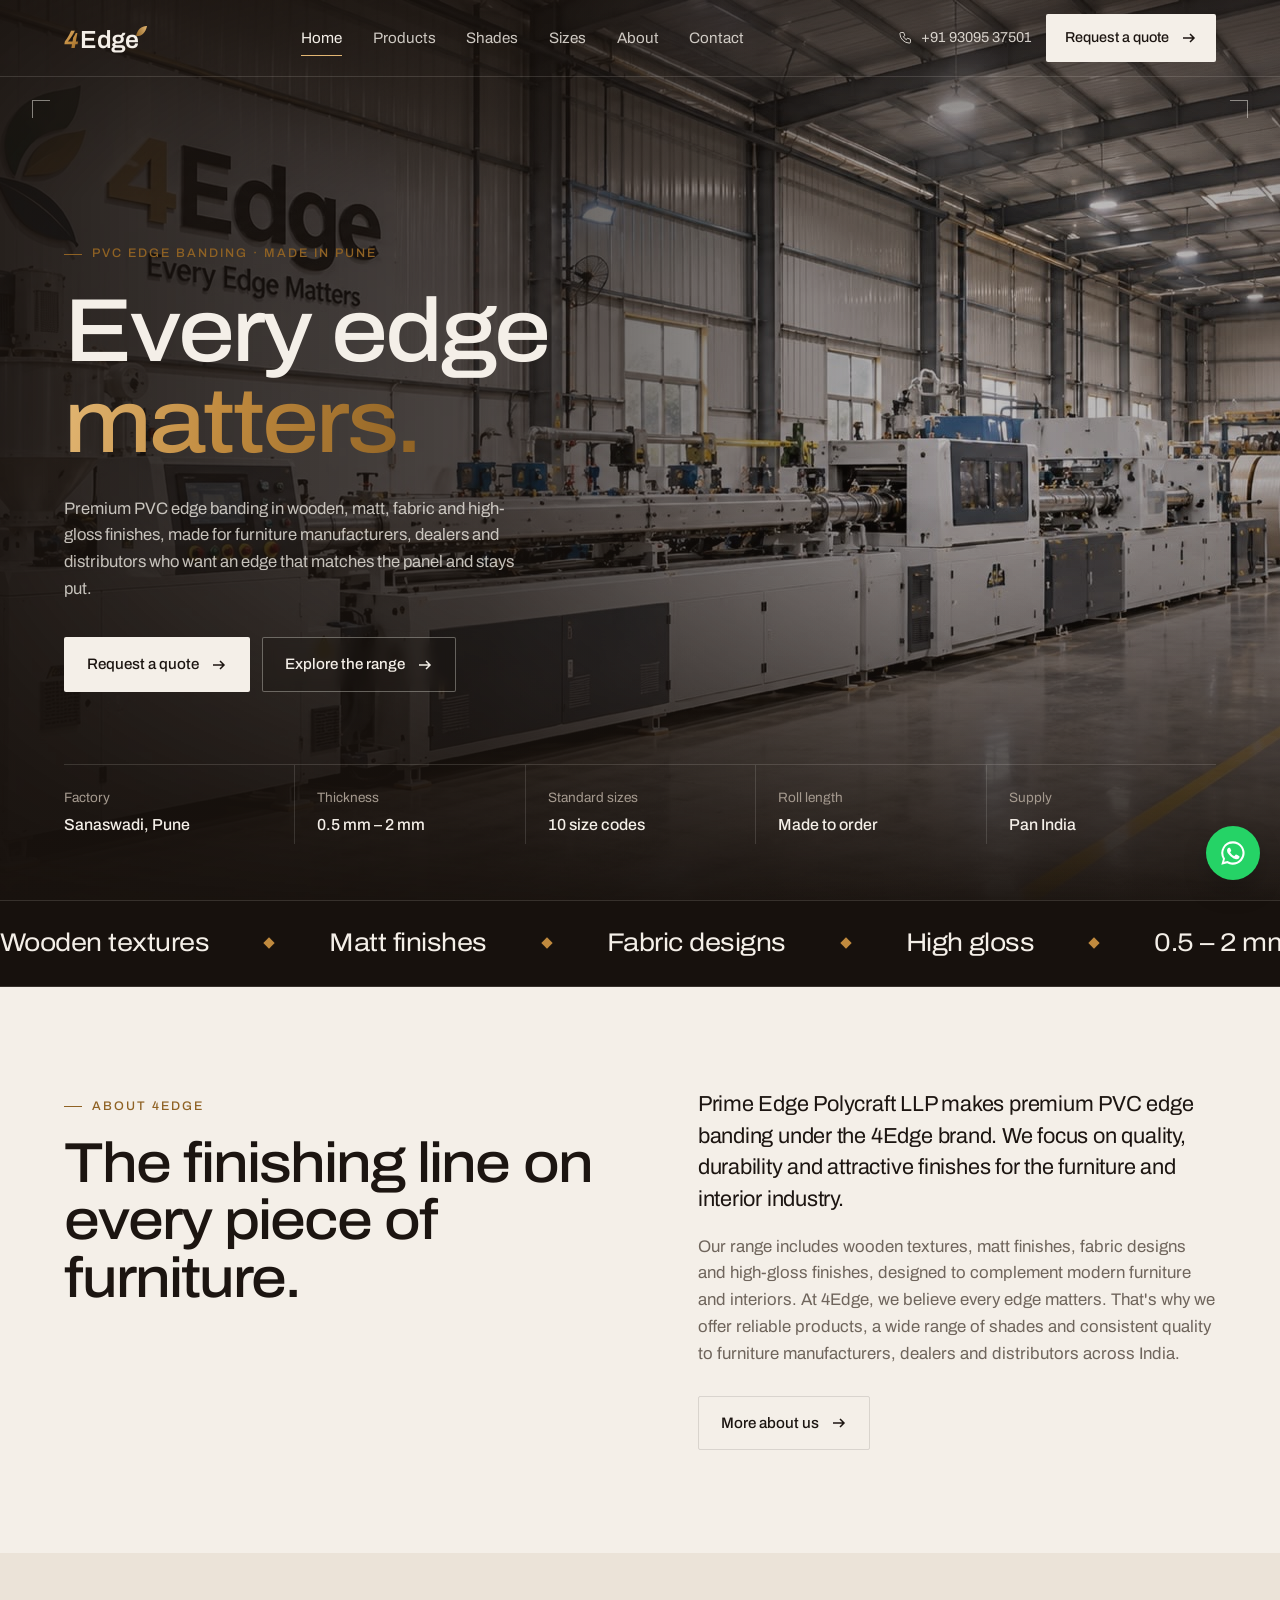
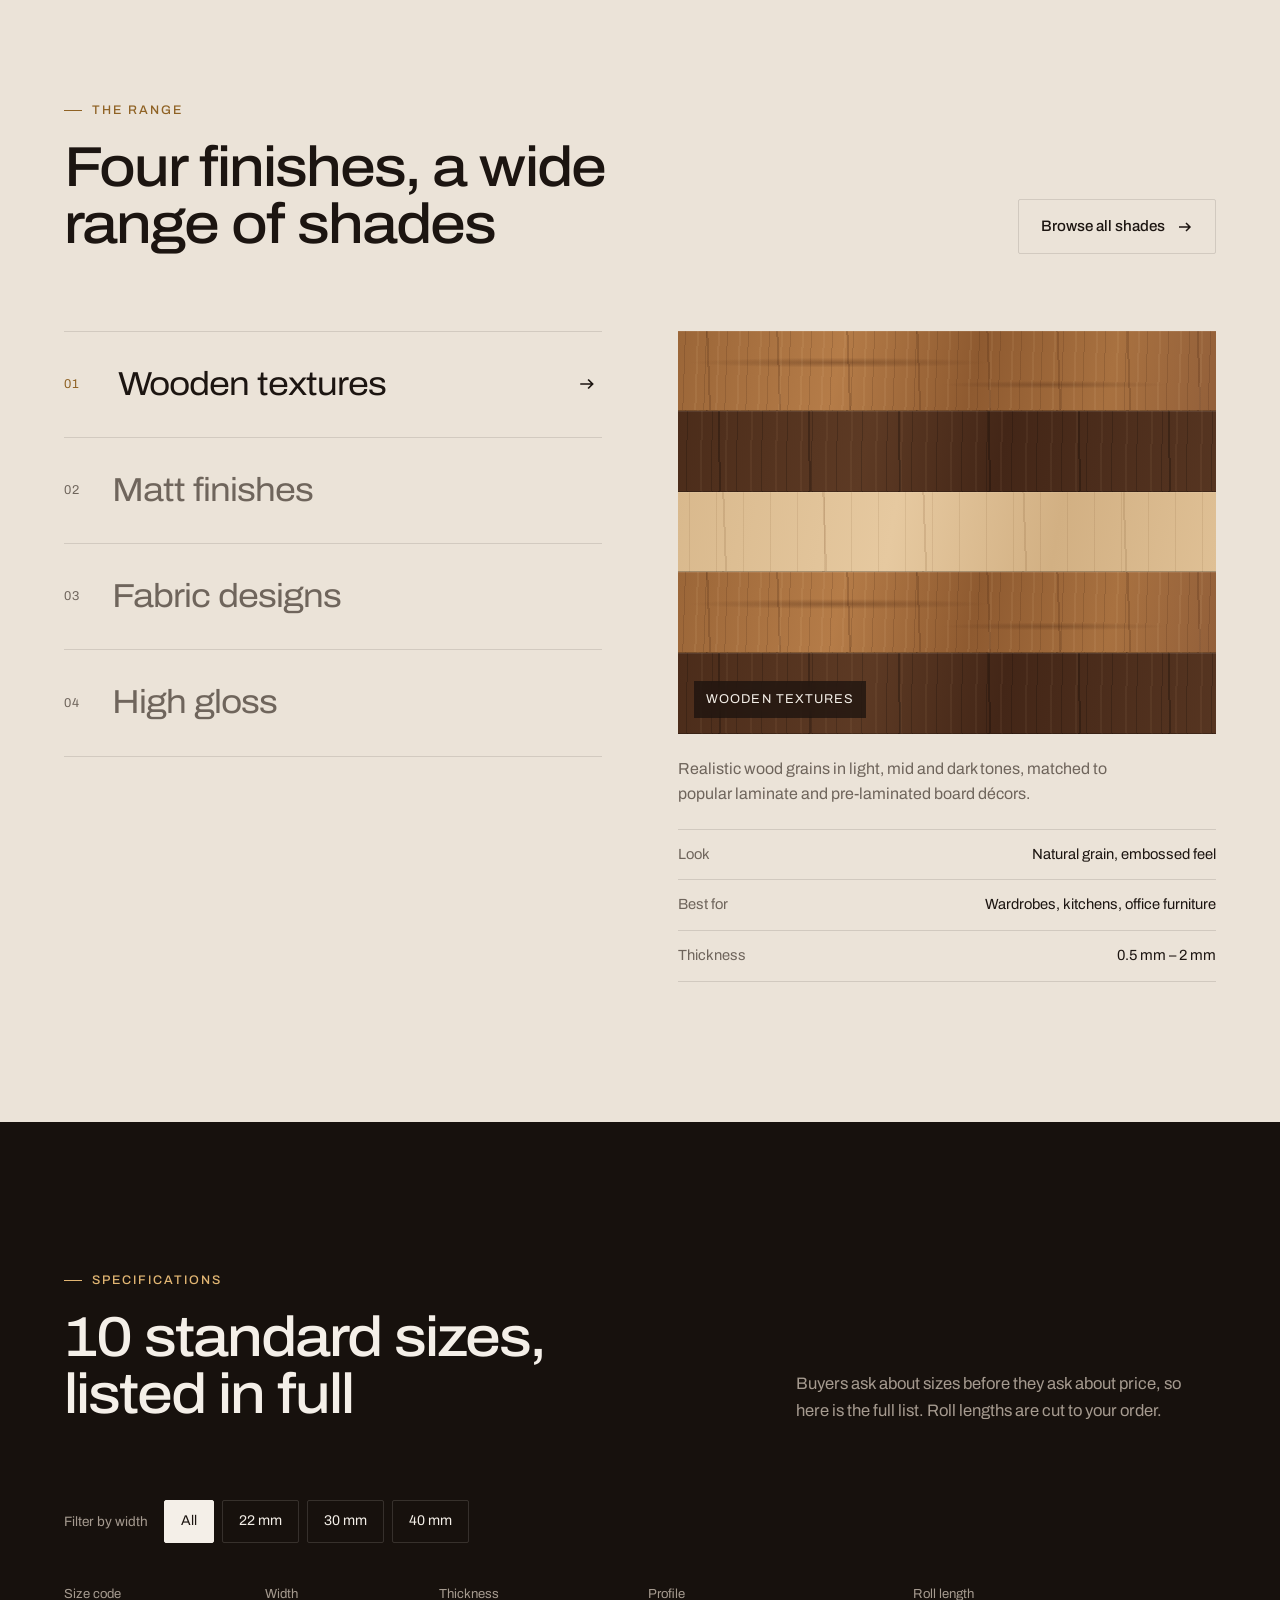
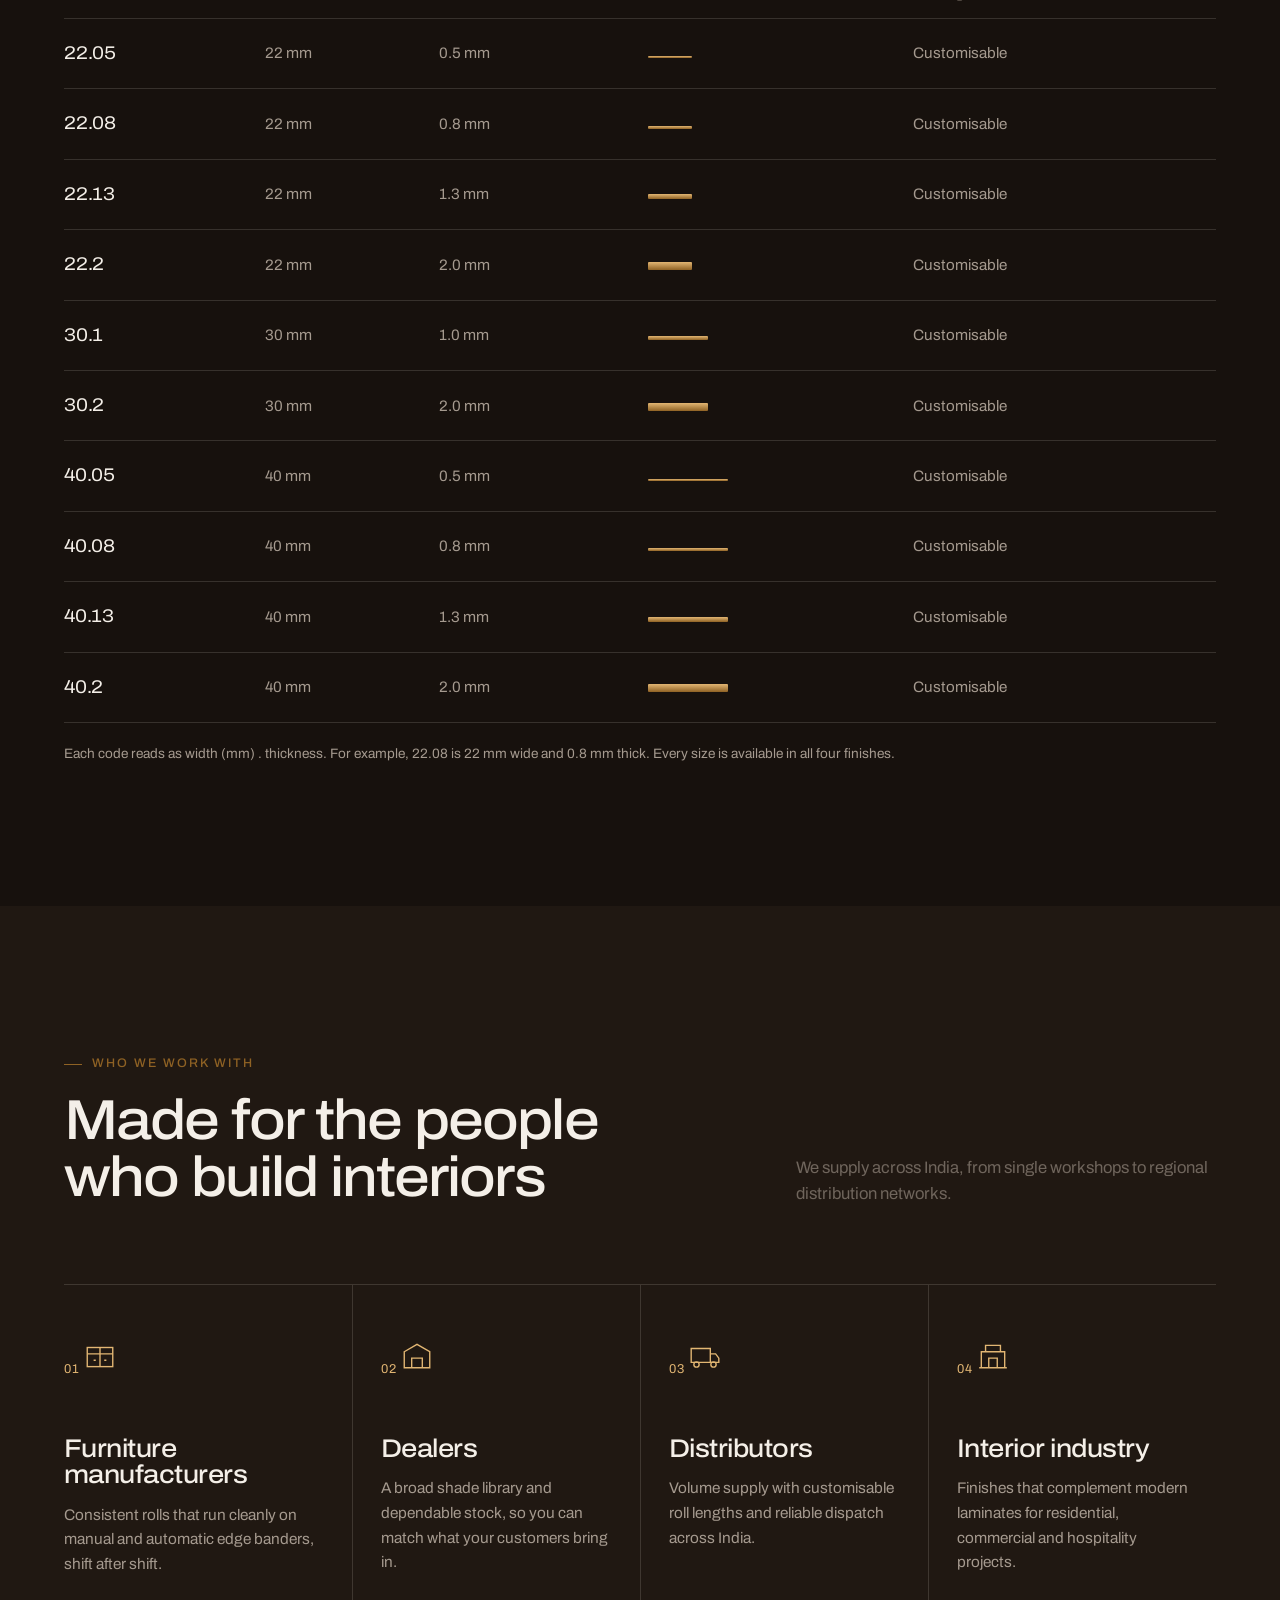
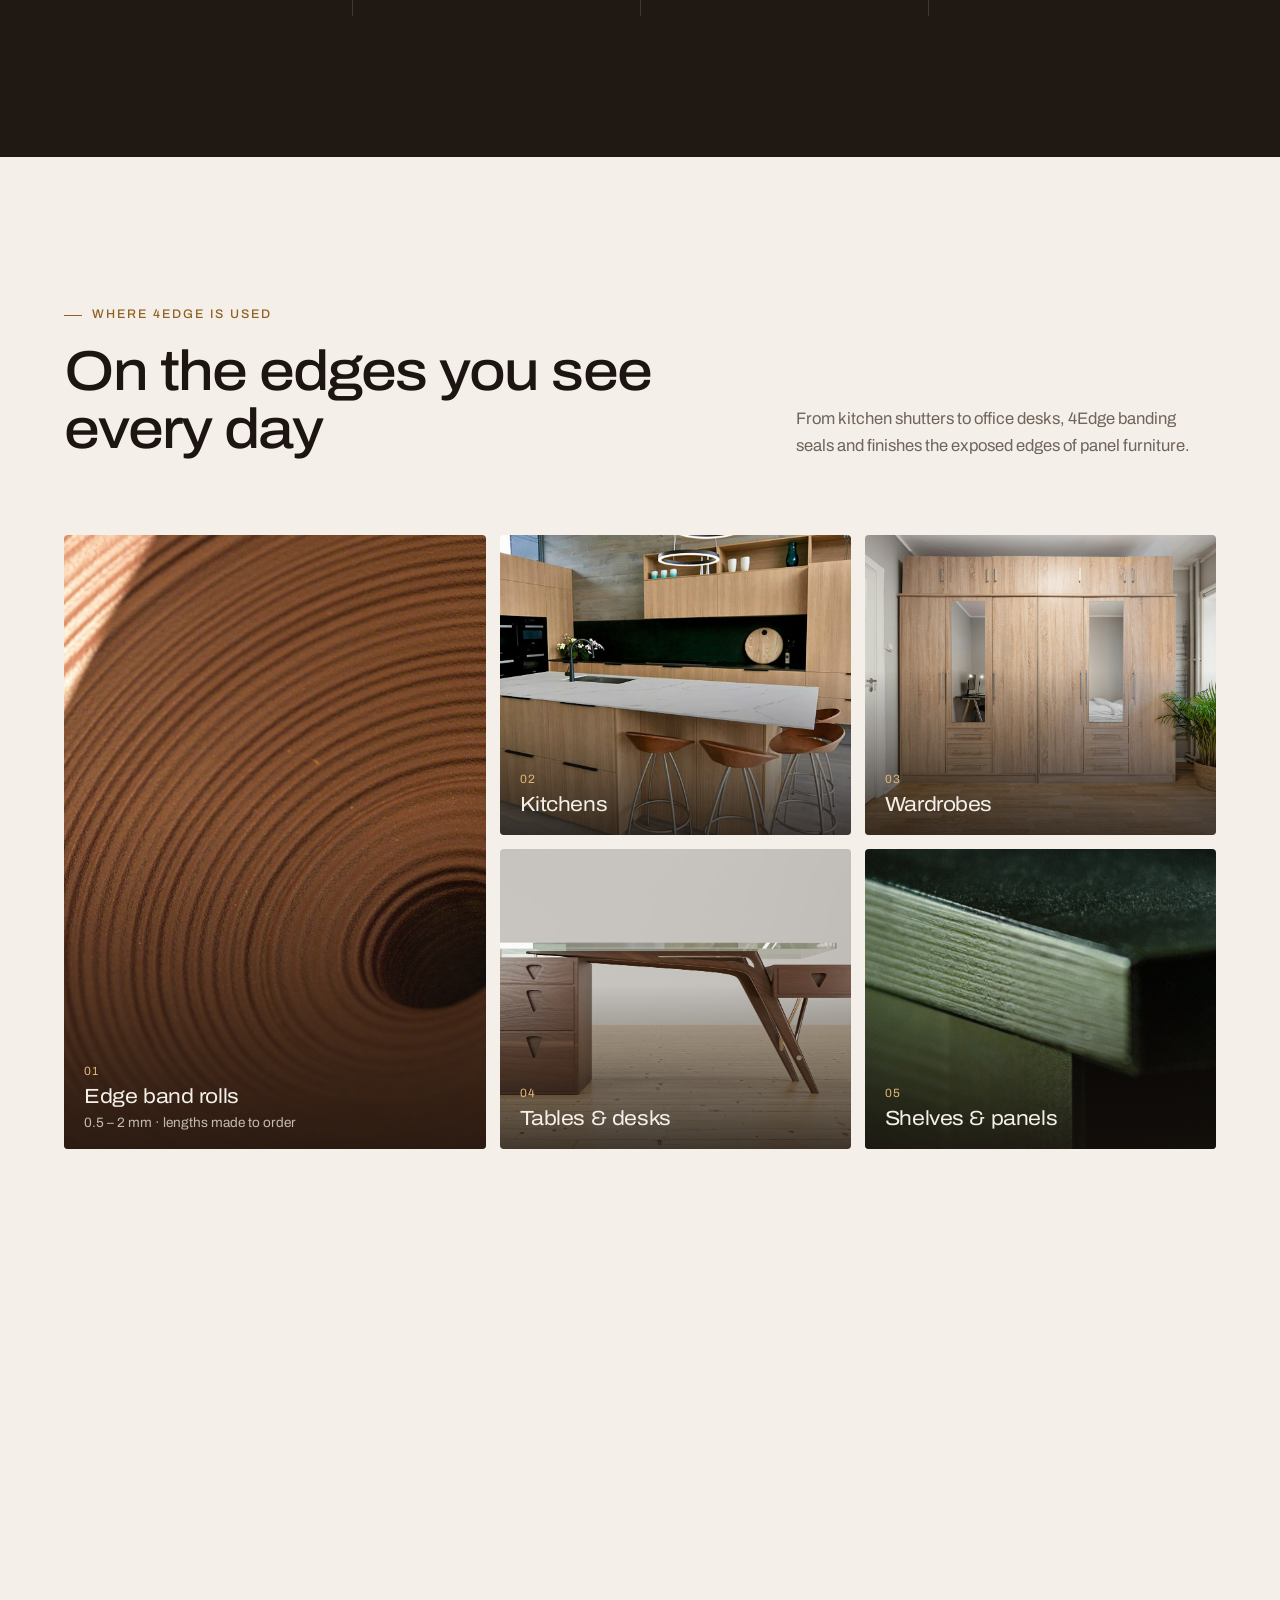
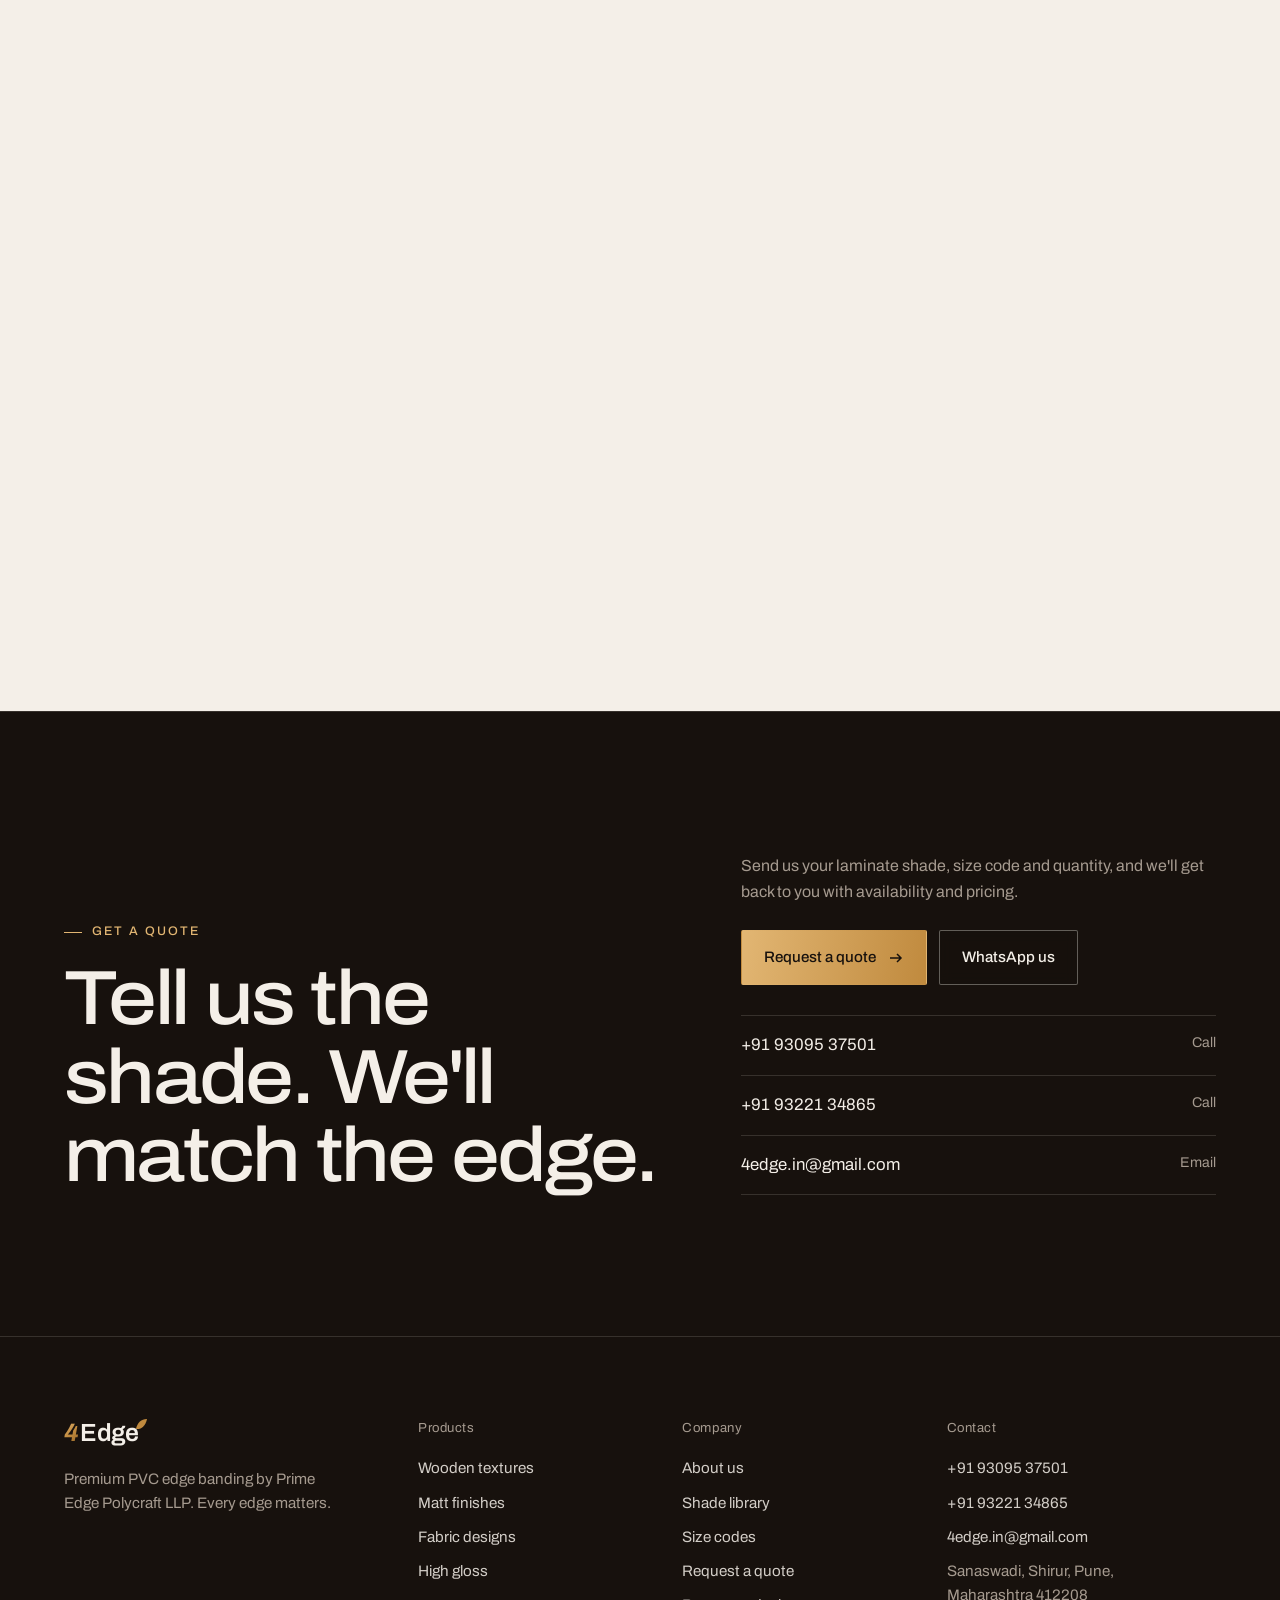
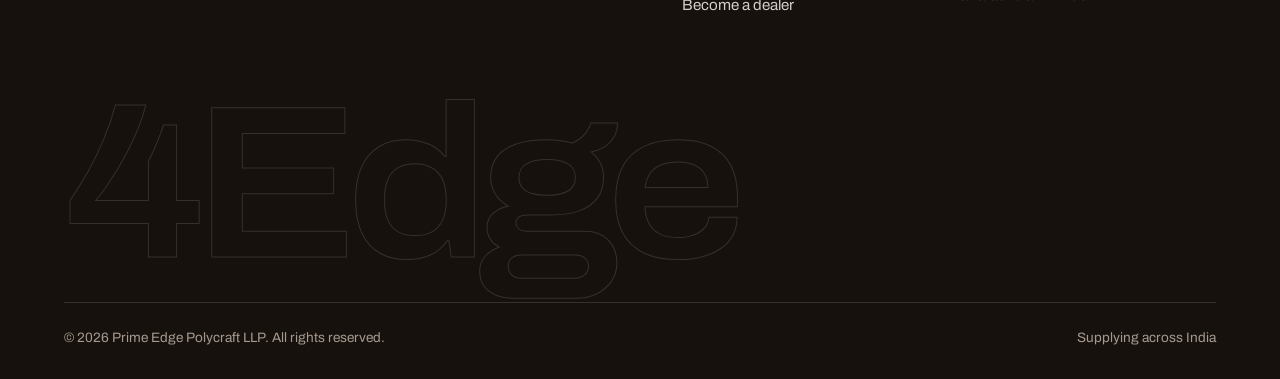
==== commit 1f082ffe: "Add 'Where 4Edge is used' photo gallery to home page" ====
--- a/index.html
+++ b/index.html
@@ -224,11 +224,40 @@
   </div>
 </section>
 
-<!-- ============ IMAGE BAND ============ -->
-<div class="image-band">
-  <img src="assets/factory.jpg" alt="Extrusion line at the 4Edge factory" loading="lazy">
-  <div class="caption"><span>Factory · Sanaswadi, Shirur, Pune</span><span>Prime Edge Polycraft LLP</span></div>
-</div>
+<!-- ============ WHERE IT'S USED ============ -->
+<section class="section uses-section">
+  <div class="container">
+    <div class="section-head">
+      <div>
+        <span class="eyebrow reveal">Where 4Edge is used</span>
+        <h2 class="reveal d1">On the edges you see every day</h2>
+      </div>
+      <p class="lead reveal d2">From kitchen shutters to office desks, 4Edge banding seals and finishes the exposed edges of panel furniture.</p>
+    </div>
+    <div class="uses-grid">
+      <figure class="use use-roll reveal">
+        <img src="assets/uses/roll.jpg" alt="Close-up of a tightly wound roll of edge banding" loading="lazy">
+        <figcaption><span>01</span>Edge band rolls<small>0.5 – 2 mm · lengths made to order</small></figcaption>
+      </figure>
+      <figure class="use reveal d1">
+        <img src="assets/uses/kitchen.jpg" alt="Modern kitchen with wood-finish cabinets and an island" loading="lazy">
+        <figcaption><span>02</span>Kitchens</figcaption>
+      </figure>
+      <figure class="use reveal d2">
+        <img src="assets/uses/wardrobe.jpg" alt="Bedroom with a wood-finish wardrobe" loading="lazy">
+        <figcaption><span>03</span>Wardrobes</figcaption>
+      </figure>
+      <figure class="use reveal d1">
+        <img src="assets/uses/table.jpg" alt="Wooden desk with drawers" loading="lazy">
+        <figcaption><span>04</span>Tables &amp; desks</figcaption>
+      </figure>
+      <figure class="use reveal d2">
+        <img src="assets/uses/edge.jpg" alt="Close-up of a finished panel edge" loading="lazy">
+        <figcaption><span>05</span>Shelves &amp; panels</figcaption>
+      </figure>
+    </div>
+  </div>
+</section>
 
 <!-- ============ WHY ============ -->
 <section class="section">
--- a/css/styles.css
+++ b/css/styles.css
@@ -625,3 +625,19 @@
 .shade-teaser span:hover { transform: translateY(-8px); }
 @media (max-width: 640px) { .shade-teaser { grid-template-columns: repeat(6, 1fr); } }
 
+
+/* ---------- Where it's used ---------- */
+.uses-grid { display: grid; grid-template-columns: 1.2fr 1fr 1fr; grid-template-rows: repeat(2, minmax(220px, 300px)); gap: 14px; }
+.use { position: relative; margin: 0; overflow: hidden; border-radius: 4px; background: var(--espresso); }
+.use-roll { grid-row: span 2; }
+.use img { width: 100%; height: 100%; object-fit: cover; transition: transform 1.2s var(--ease); }
+.use:hover img { transform: scale(1.05); }
+.use::after { content: ""; position: absolute; inset: 0; background: linear-gradient(180deg, rgba(23,17,13,0) 45%, rgba(23,17,13,.78)); pointer-events: none; }
+.use figcaption { position: absolute; z-index: 2; left: 20px; right: 20px; bottom: 18px; color: var(--cream); font-size: clamp(1.15rem, 1.6vw, 1.4rem); font-stretch: 112%; letter-spacing: -0.02em; line-height: 1.2; }
+.use figcaption span { display: block; font-size: .75rem; letter-spacing: .1em; color: var(--gold-light); margin-bottom: 6px; font-stretch: 100%; }
+.use figcaption small { display: block; margin-top: 6px; font-size: .85rem; color: rgba(244,239,232,.75); letter-spacing: 0; font-stretch: 100%; }
+@media (max-width: 860px) {
+  .uses-grid { grid-template-columns: 1fr 1fr; grid-template-rows: none; grid-auto-rows: 200px; gap: 10px; }
+  .use-roll { grid-column: 1 / -1; grid-row: auto; }
+}
+@media (max-width: 420px) { .uses-grid { grid-auto-rows: 170px; } .use figcaption { left: 14px; bottom: 12px; } }
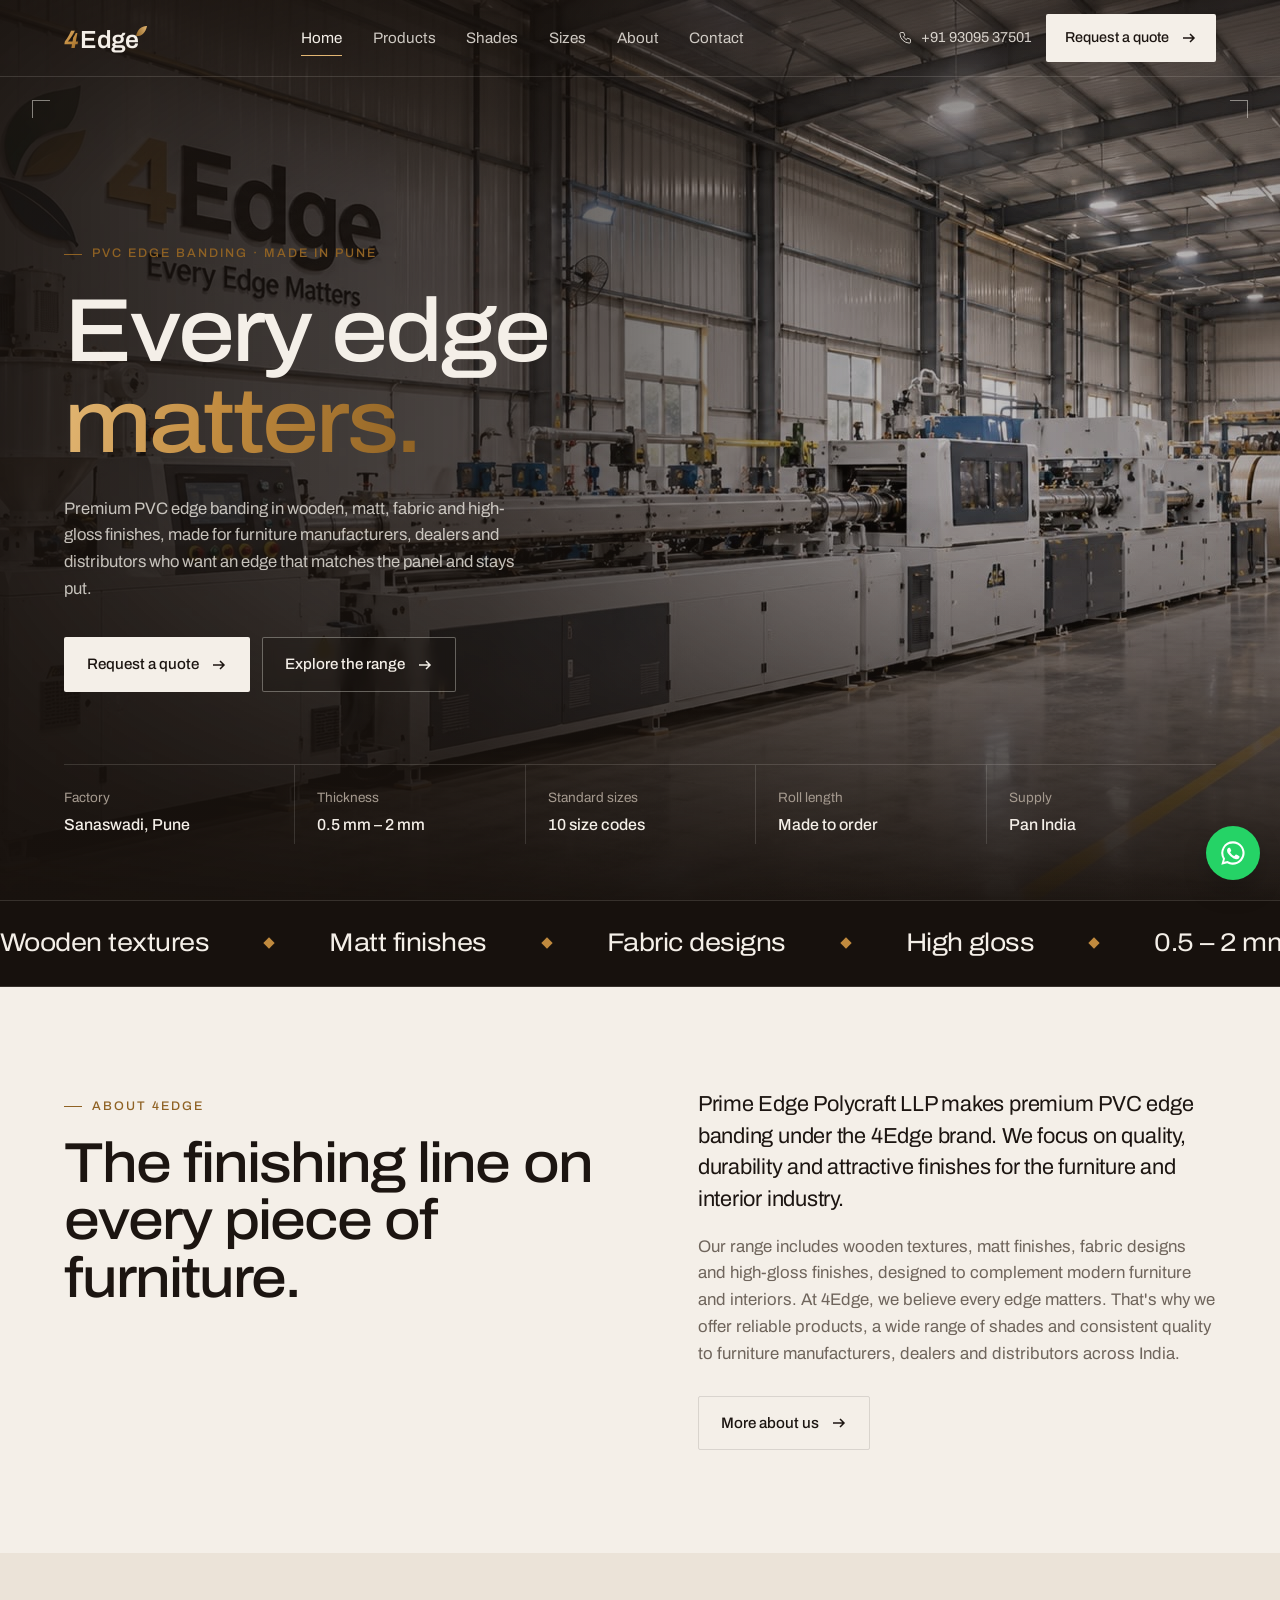
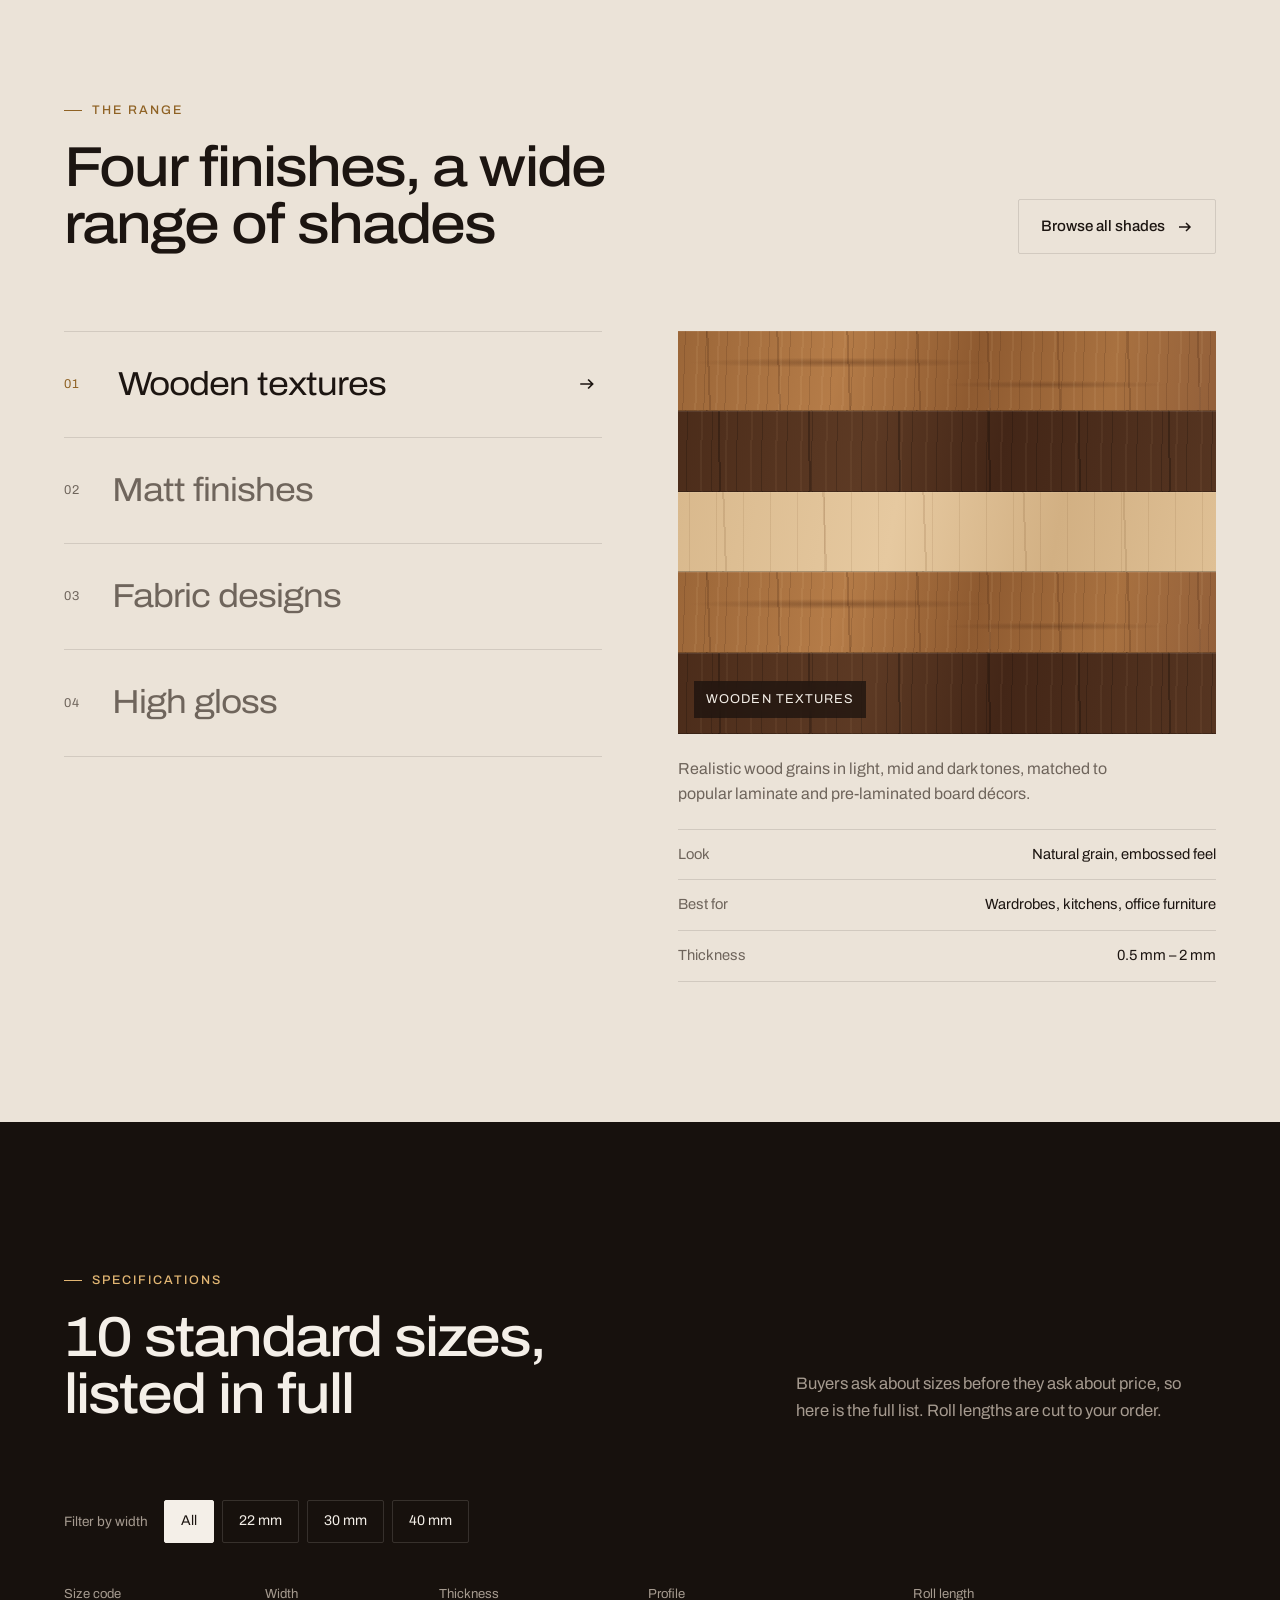
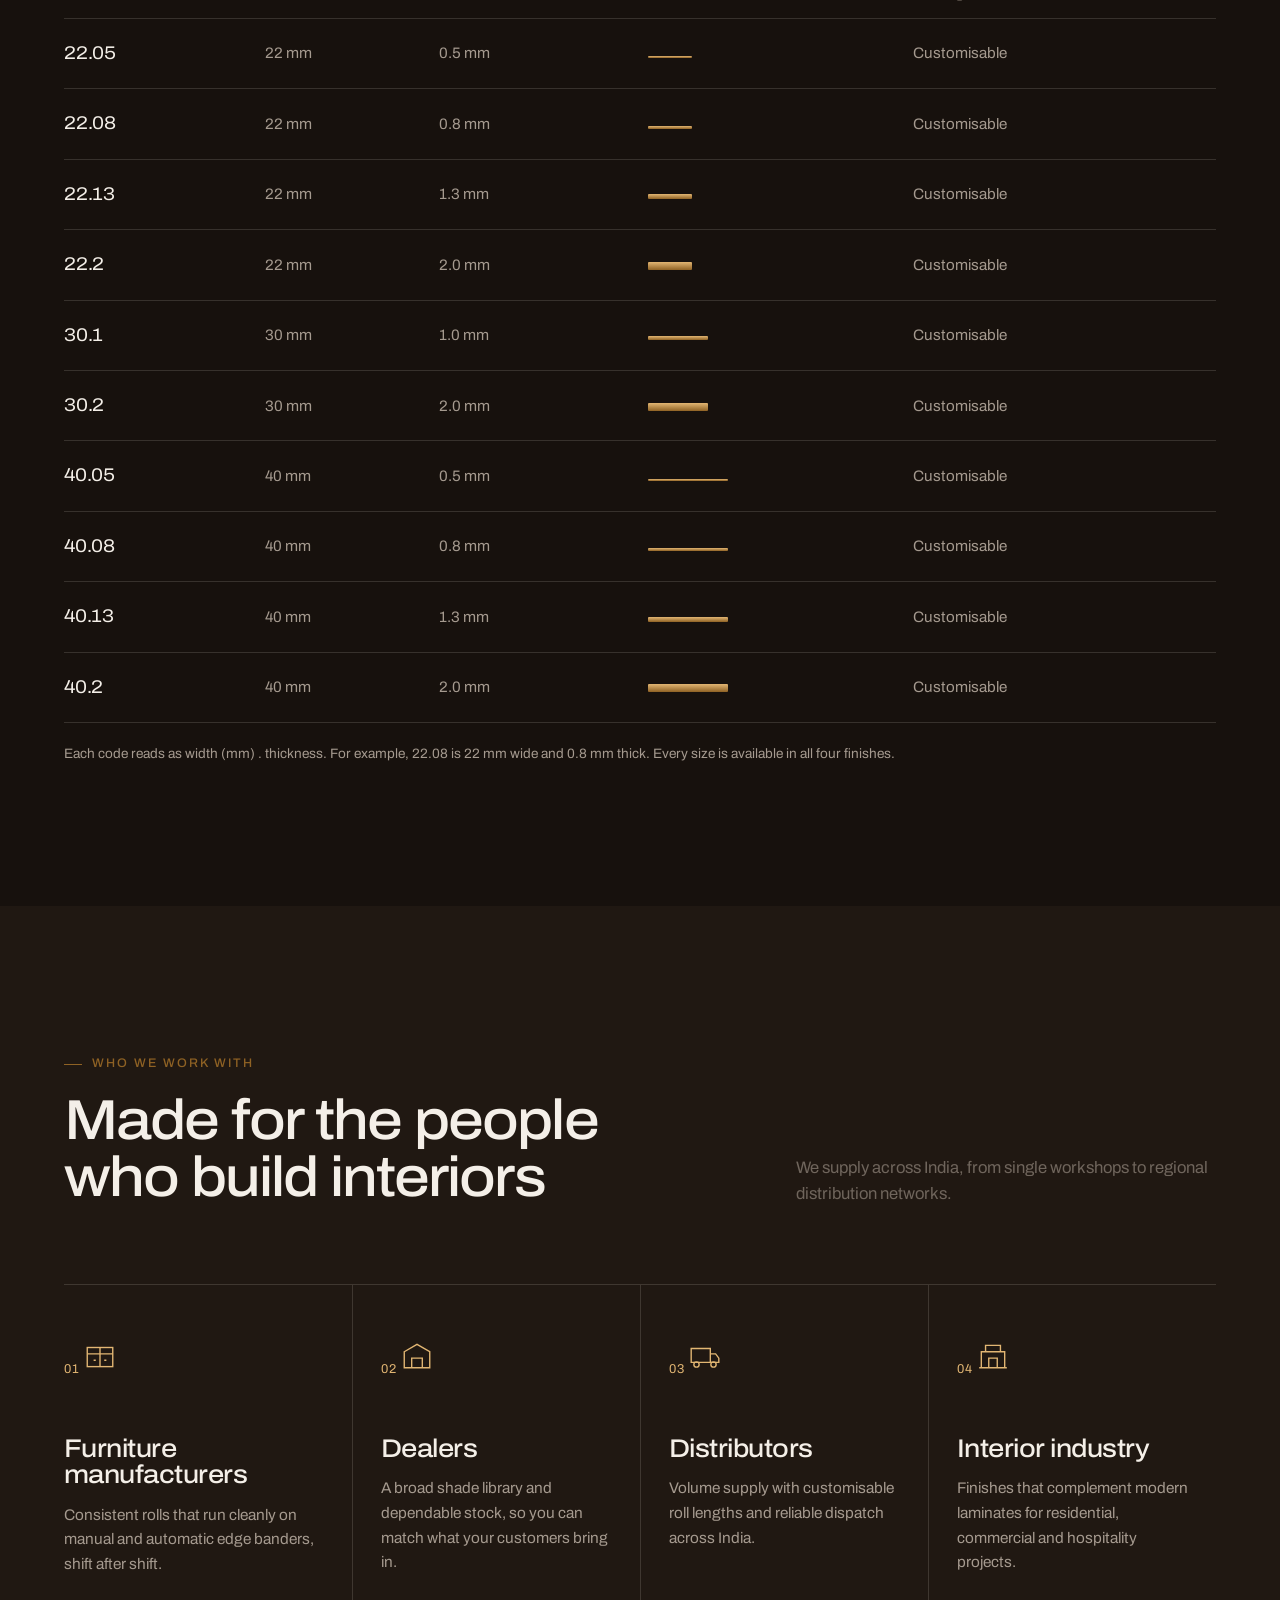
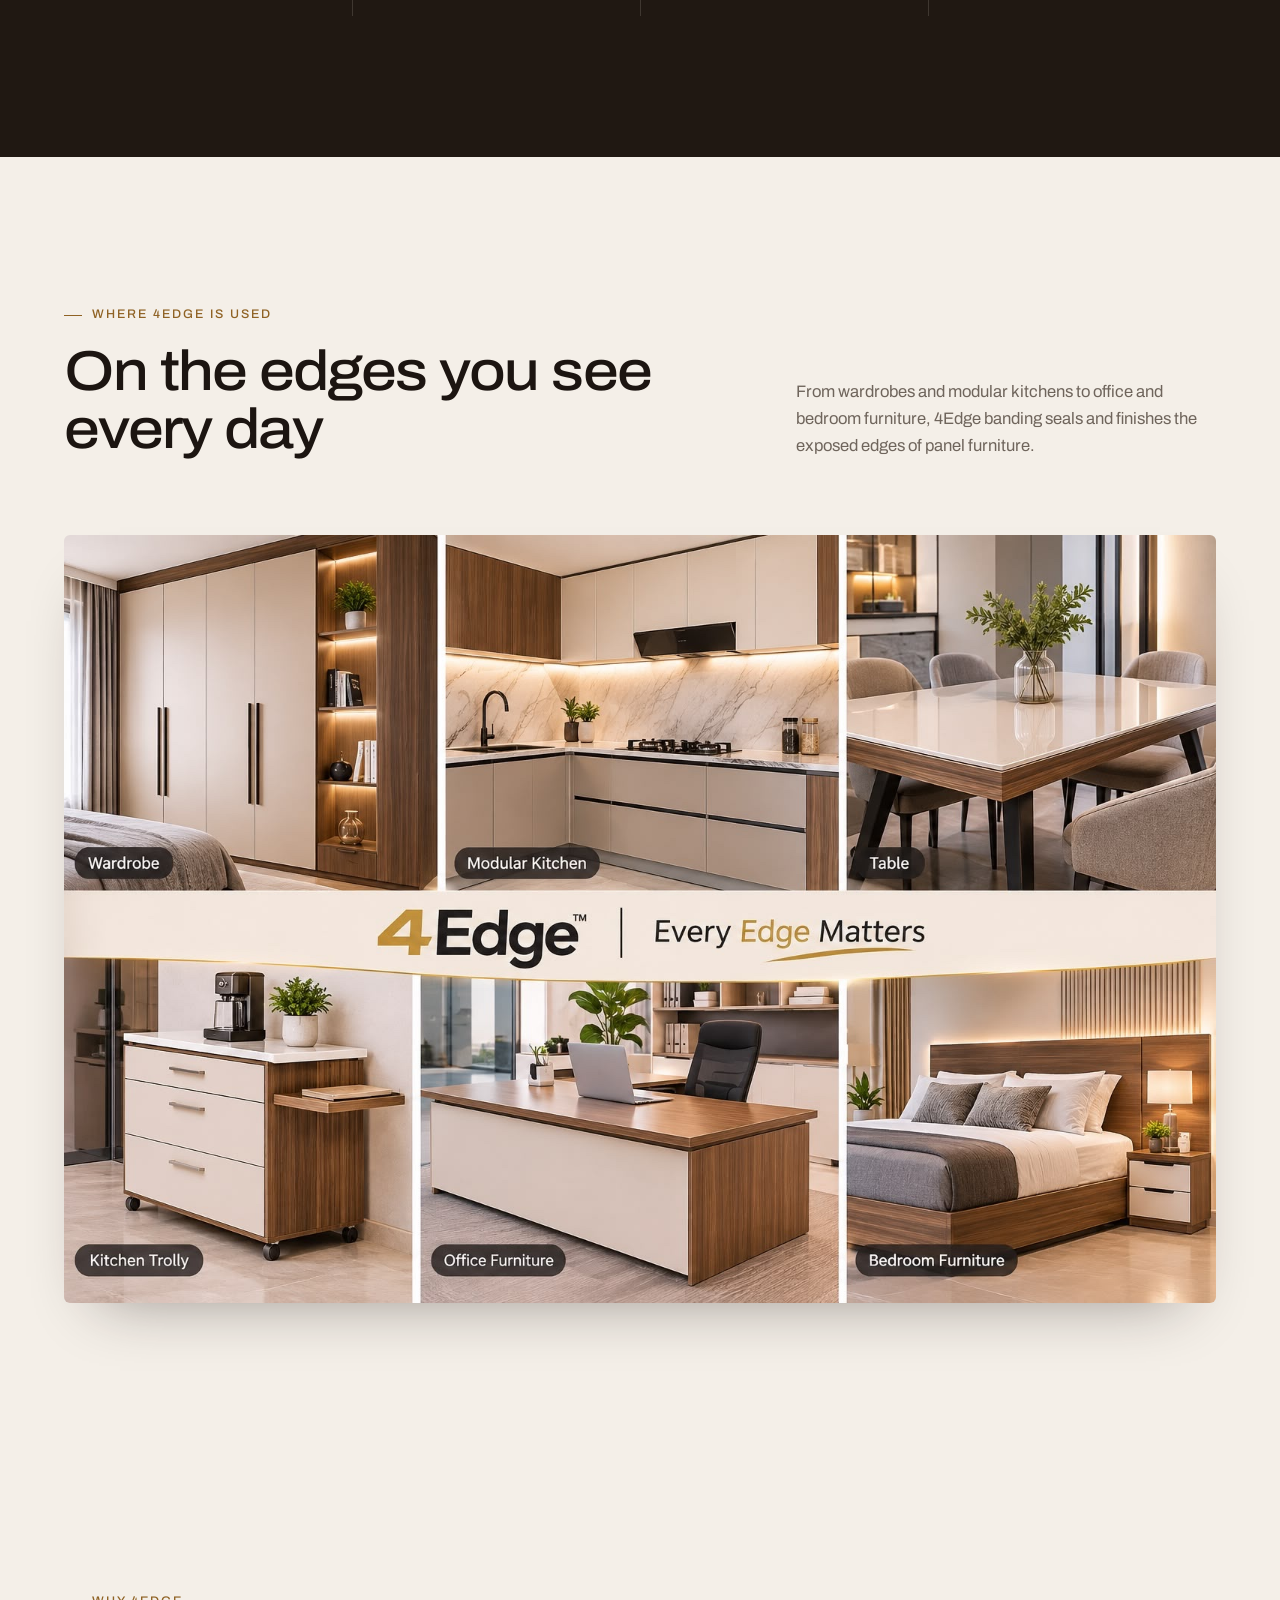
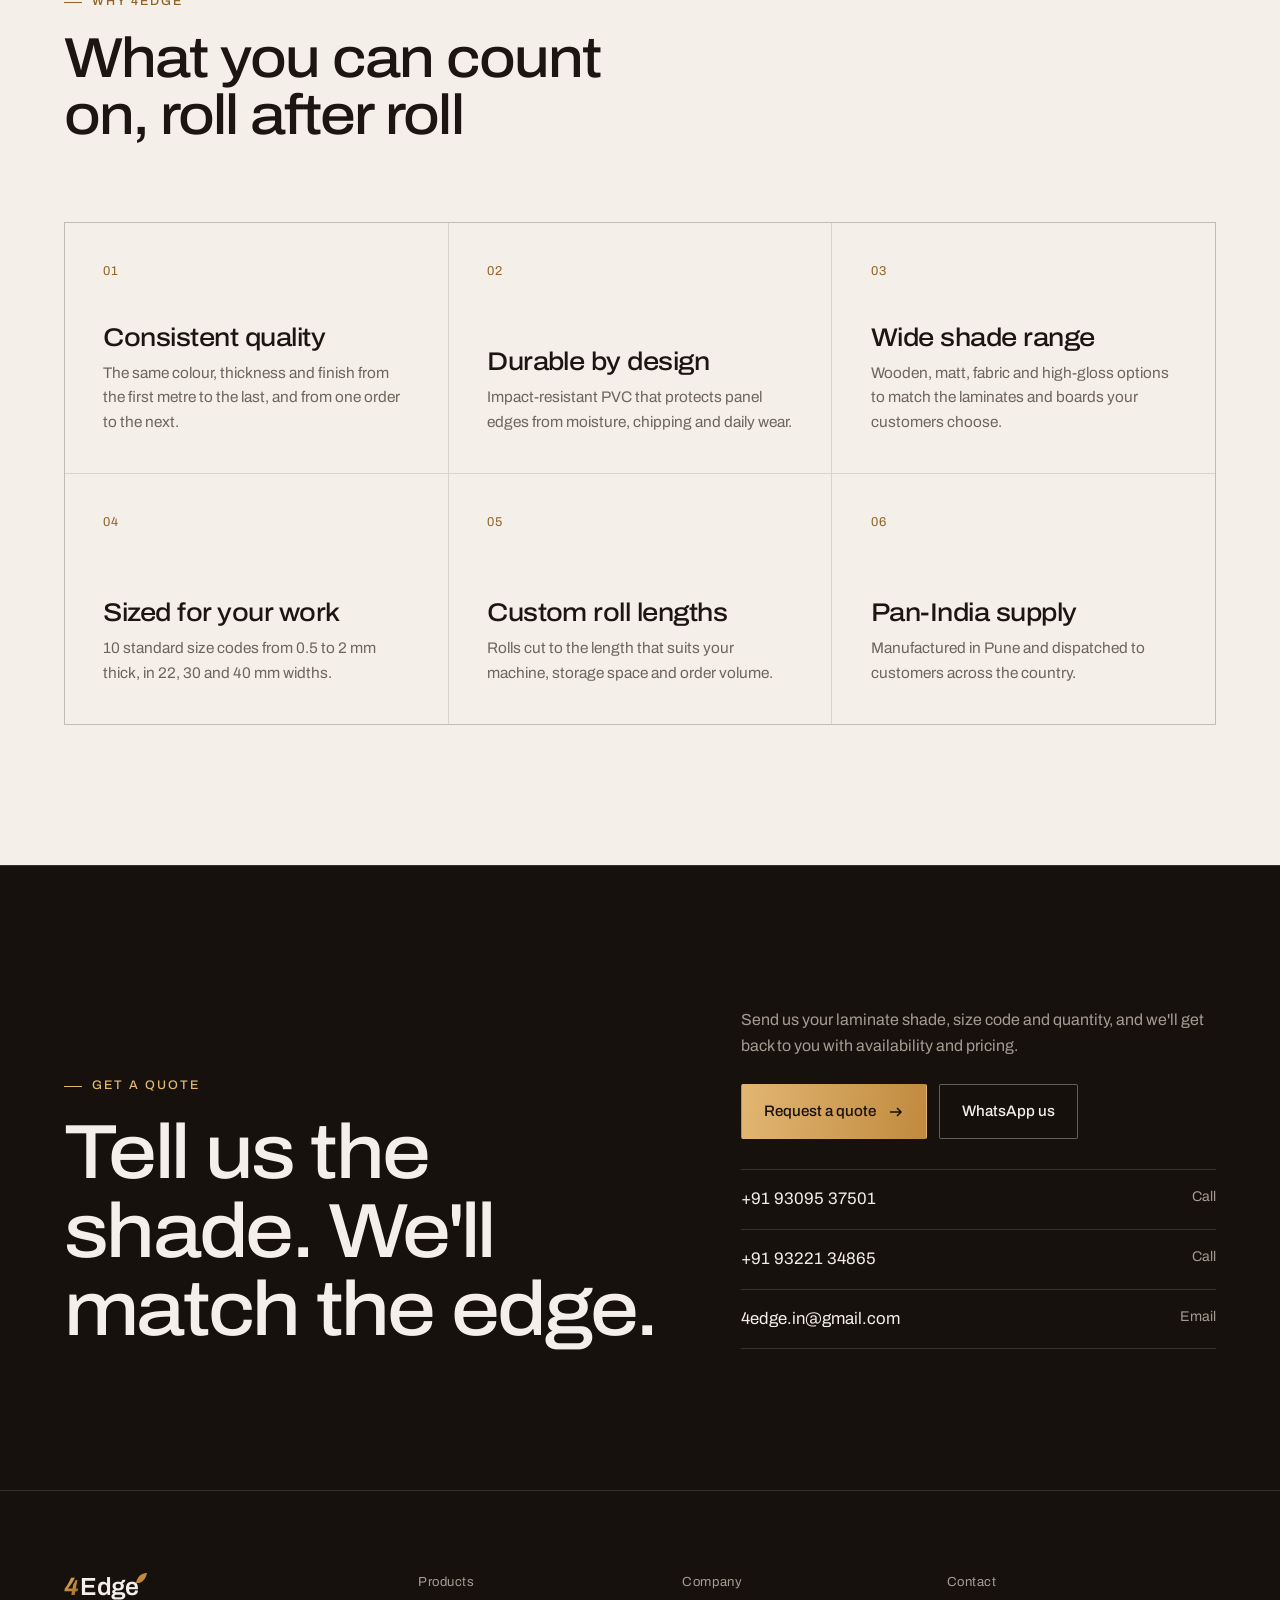
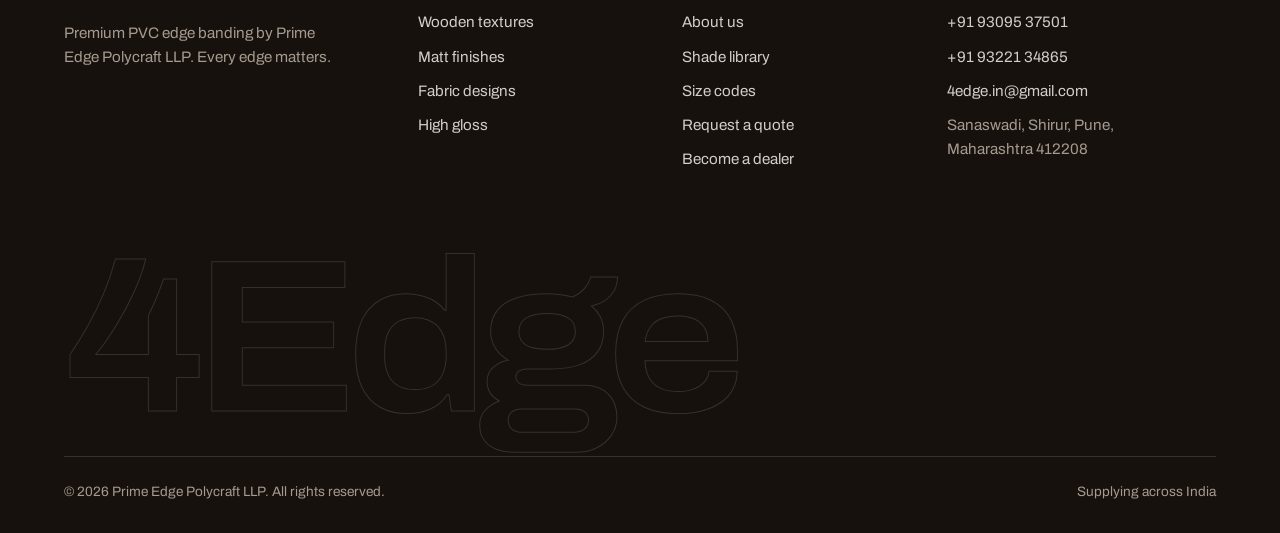
==== commit 119e34b9: "Replace usage gallery with client's applications image" ====
--- a/index.html
+++ b/index.html
@@ -232,30 +232,11 @@
         <span class="eyebrow reveal">Where 4Edge is used</span>
         <h2 class="reveal d1">On the edges you see every day</h2>
       </div>
-      <p class="lead reveal d2">From kitchen shutters to office desks, 4Edge banding seals and finishes the exposed edges of panel furniture.</p>
-    </div>
-    <div class="uses-grid">
-      <figure class="use use-roll reveal">
-        <img src="assets/uses/roll.jpg" alt="Close-up of a tightly wound roll of edge banding" loading="lazy">
-        <figcaption><span>01</span>Edge band rolls<small>0.5 – 2 mm · lengths made to order</small></figcaption>
-      </figure>
-      <figure class="use reveal d1">
-        <img src="assets/uses/kitchen.jpg" alt="Modern kitchen with wood-finish cabinets and an island" loading="lazy">
-        <figcaption><span>02</span>Kitchens</figcaption>
-      </figure>
-      <figure class="use reveal d2">
-        <img src="assets/uses/wardrobe.jpg" alt="Bedroom with a wood-finish wardrobe" loading="lazy">
-        <figcaption><span>03</span>Wardrobes</figcaption>
-      </figure>
-      <figure class="use reveal d1">
-        <img src="assets/uses/table.jpg" alt="Wooden desk with drawers" loading="lazy">
-        <figcaption><span>04</span>Tables &amp; desks</figcaption>
-      </figure>
-      <figure class="use reveal d2">
-        <img src="assets/uses/edge.jpg" alt="Close-up of a finished panel edge" loading="lazy">
-        <figcaption><span>05</span>Shelves &amp; panels</figcaption>
-      </figure>
-    </div>
+      <p class="lead reveal d2">From wardrobes and modular kitchens to office and bedroom furniture, 4Edge banding seals and finishes the exposed edges of panel furniture.</p>
+    </div>
+    <figure class="uses-photo reveal">
+      <img src="assets/uses/applications.jpg" alt="4Edge edge banding in use: wardrobe, modular kitchen, table, kitchen trolley, office furniture and bedroom furniture" loading="lazy" width="1536" height="1024">
+    </figure>
   </div>
 </section>
 
--- a/css/styles.css
+++ b/css/styles.css
@@ -641,3 +641,5 @@
   .use-roll { grid-column: 1 / -1; grid-row: auto; }
 }
 @media (max-width: 420px) { .uses-grid { grid-auto-rows: 170px; } .use figcaption { left: 14px; bottom: 12px; } }
+.uses-photo { margin: 0; border-radius: 6px; overflow: hidden; box-shadow: 0 30px 60px -35px rgba(28,21,17,.45); }
+.uses-photo img { width: 100%; height: auto; }
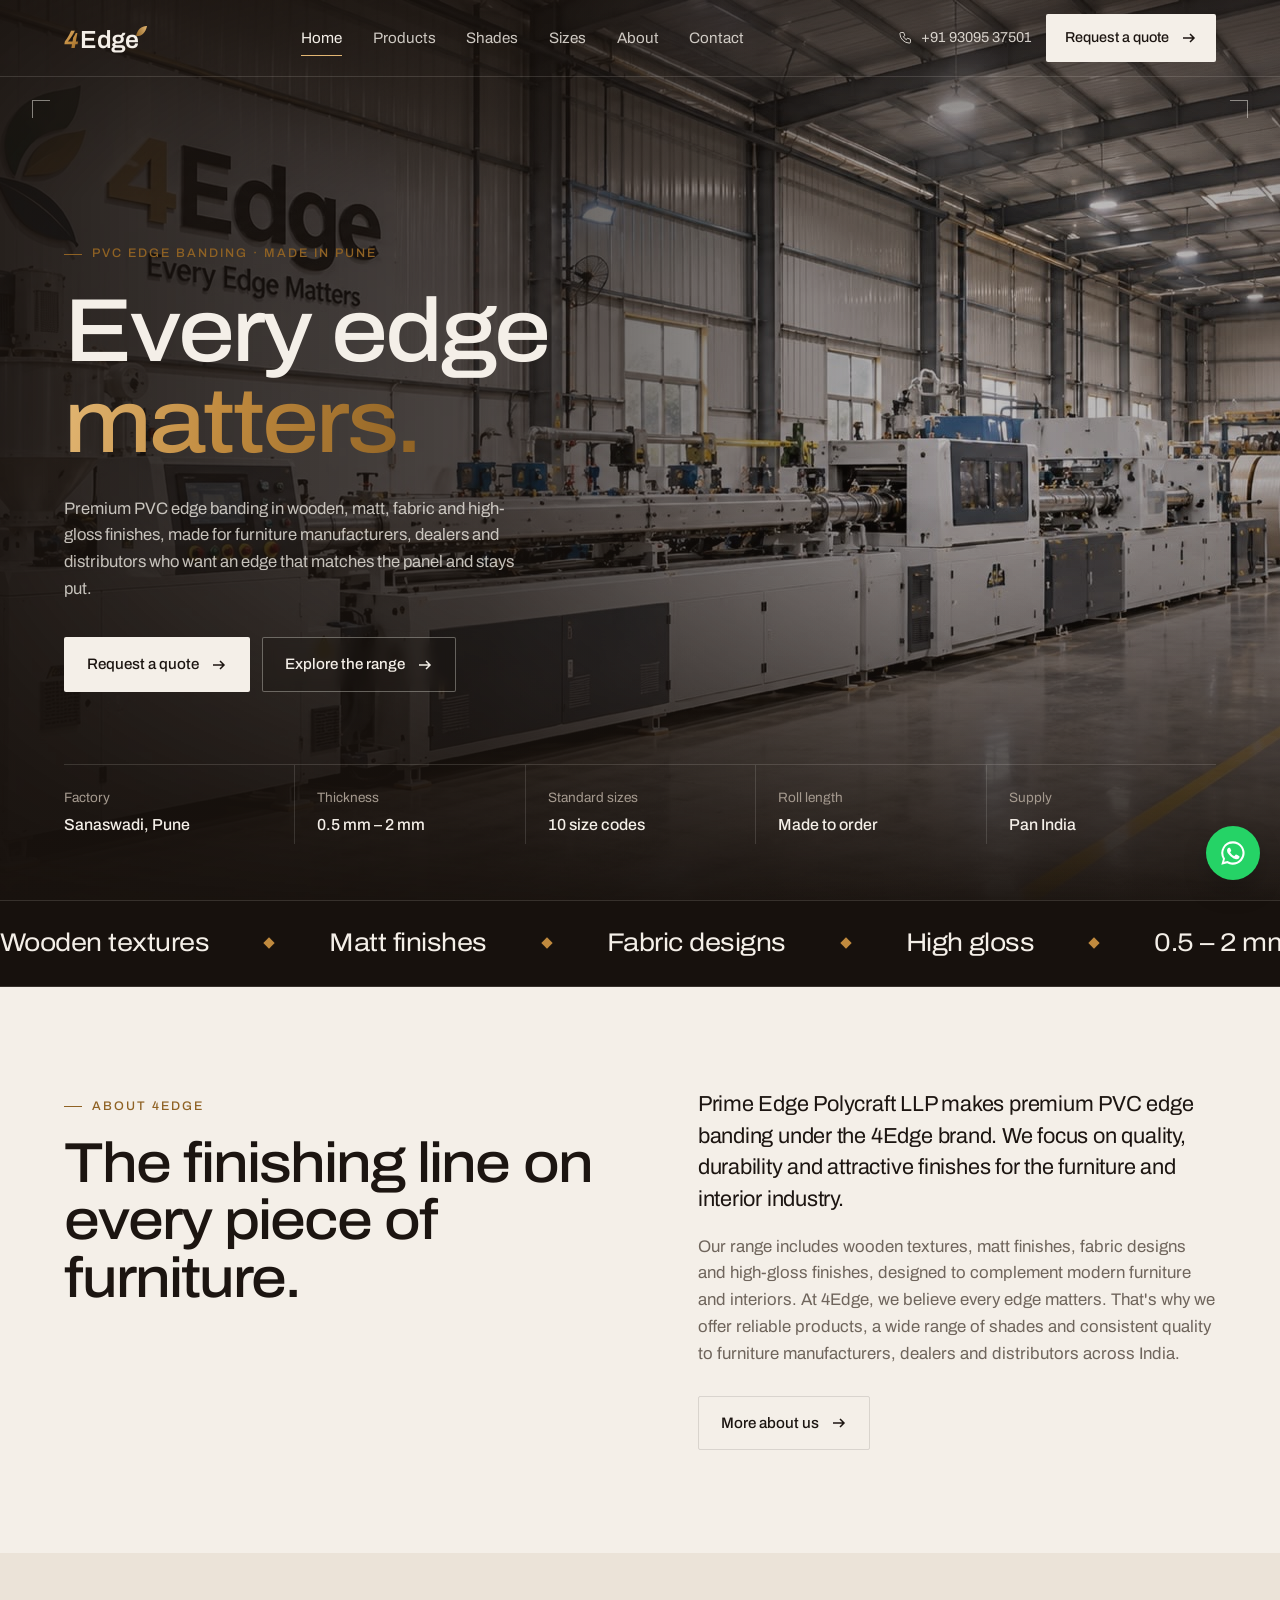
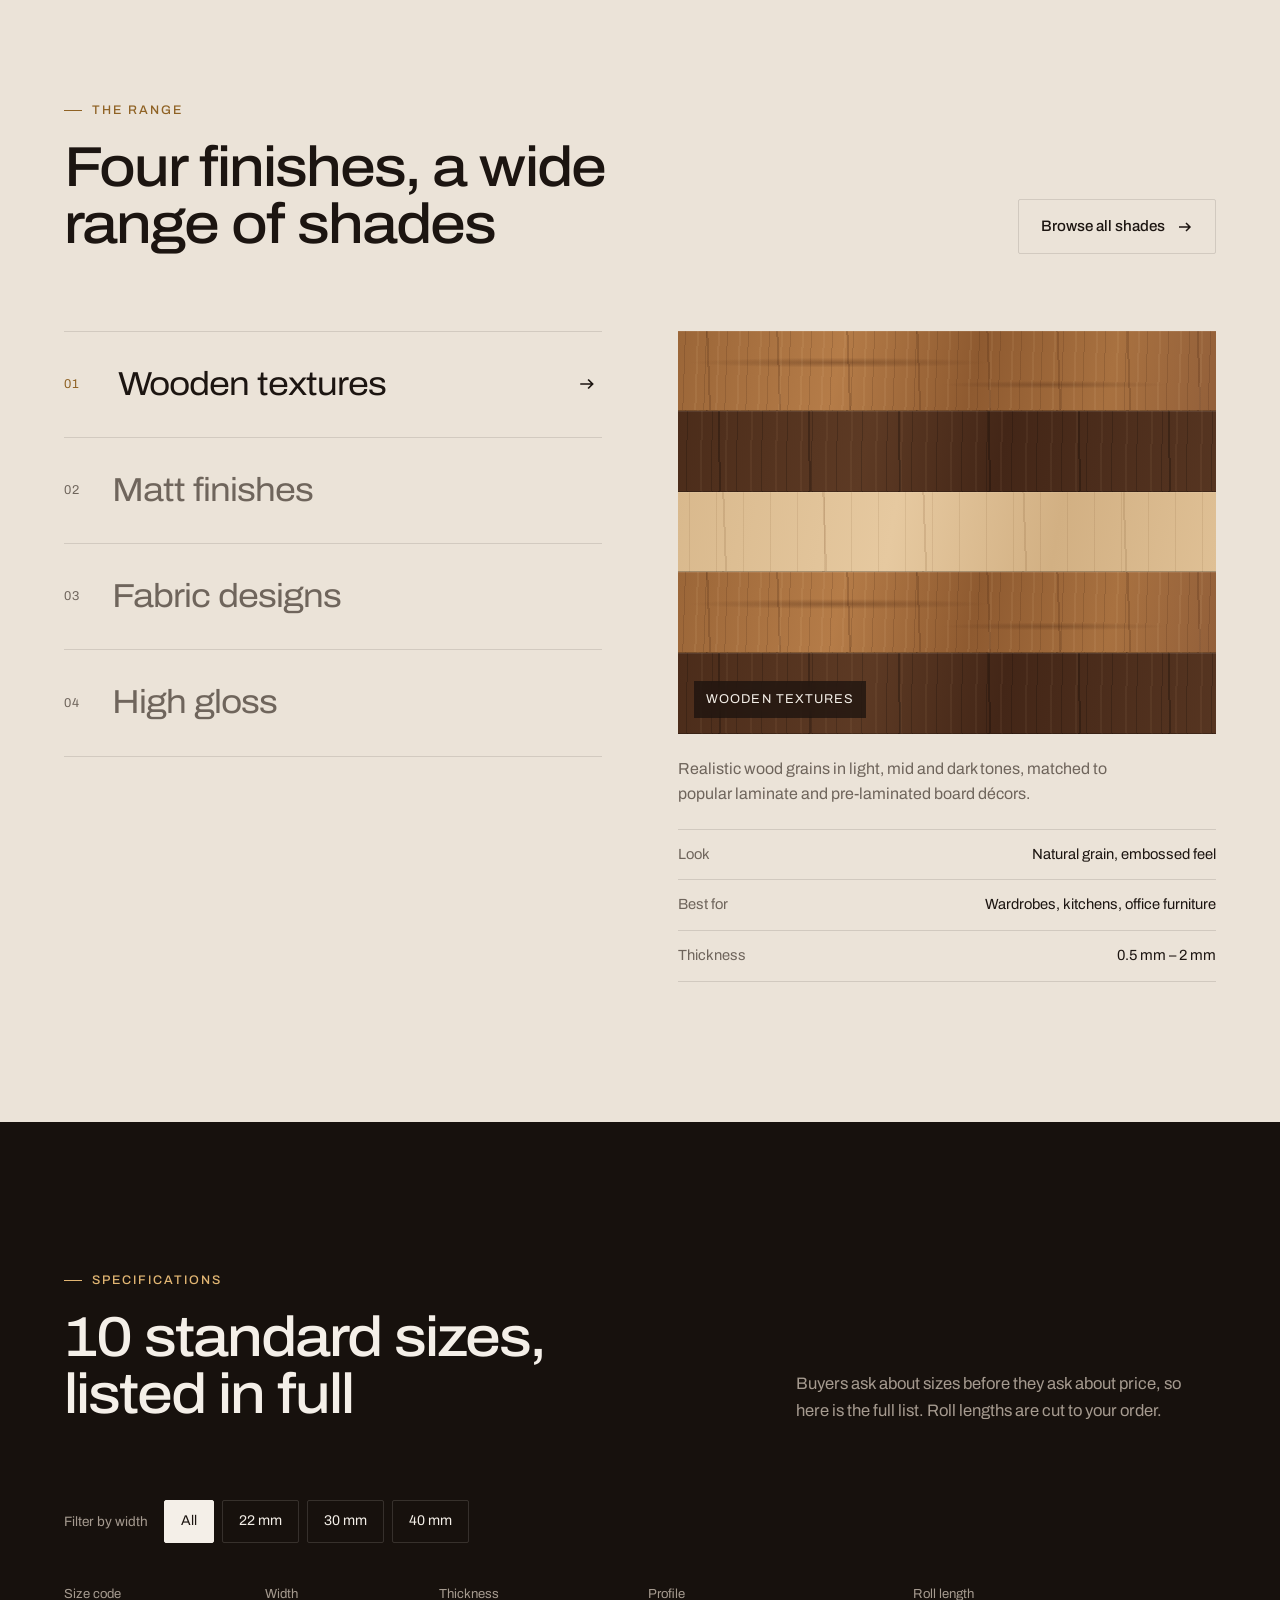
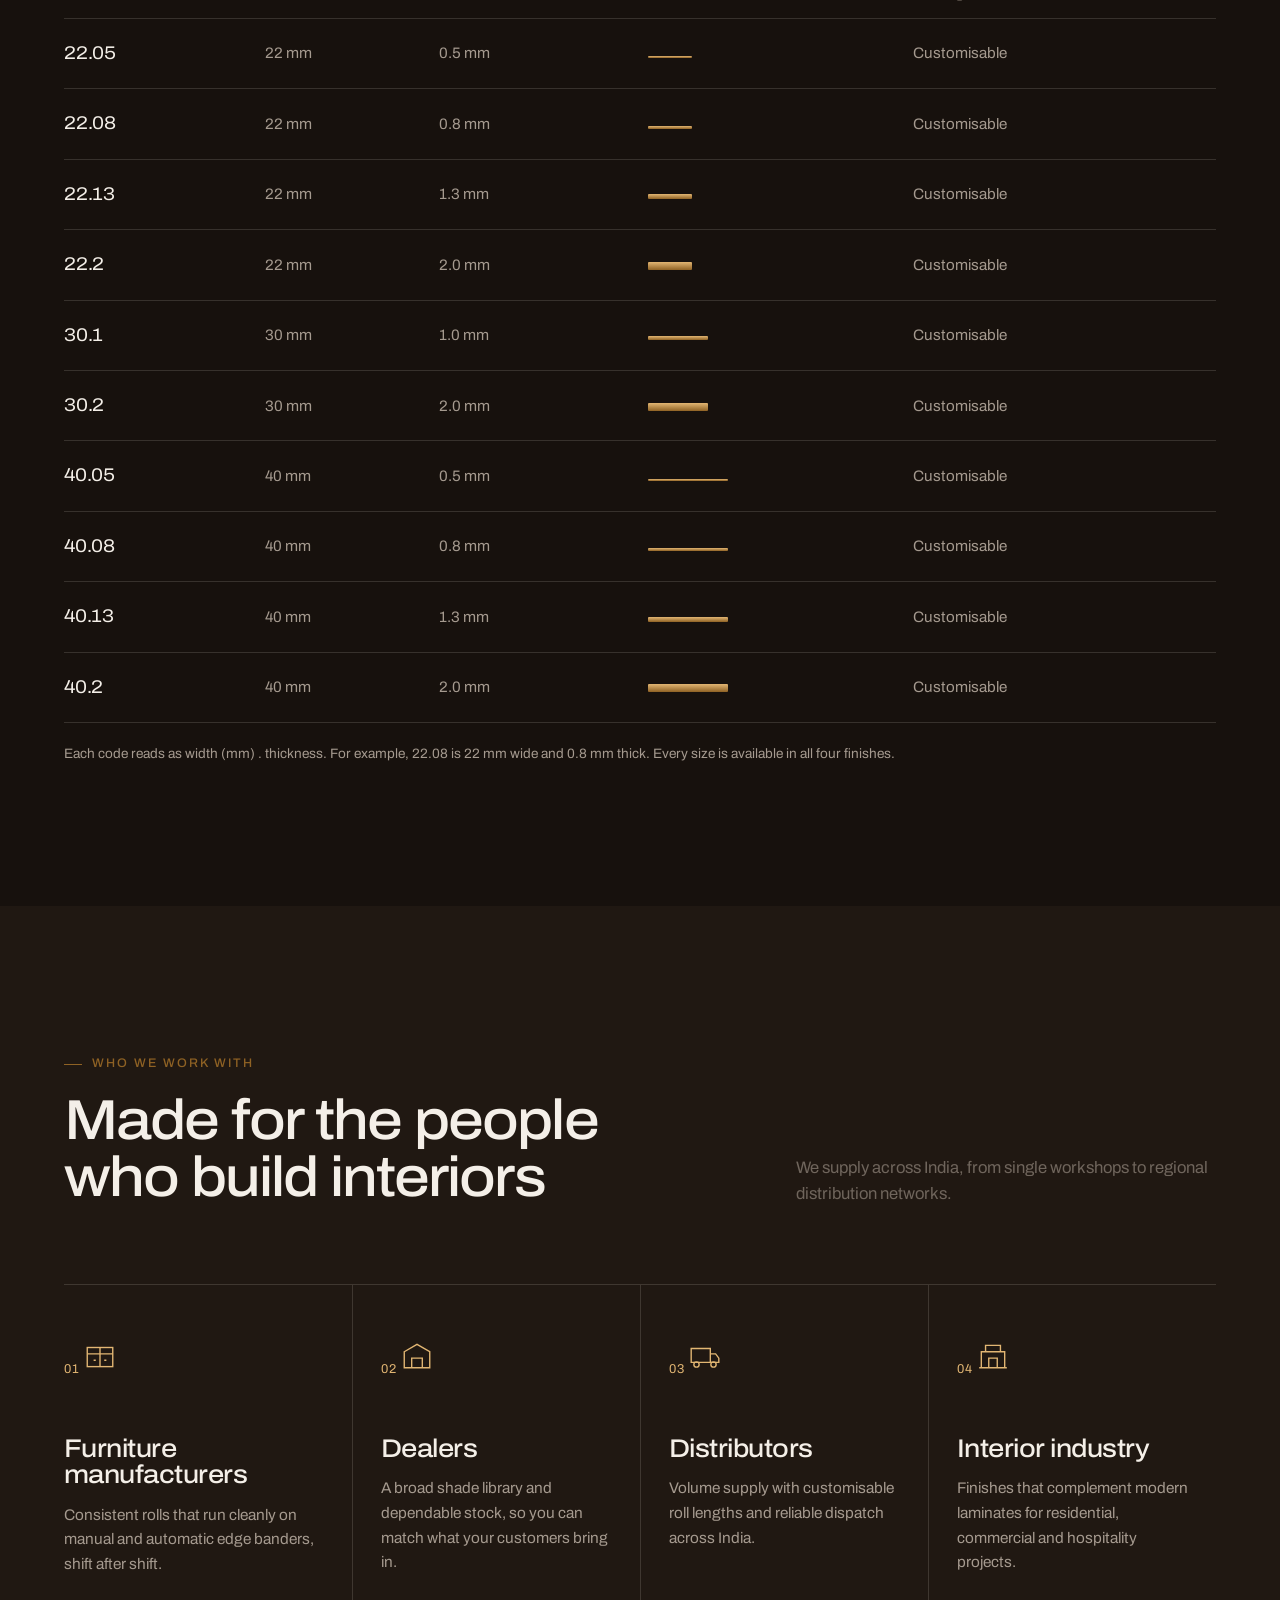
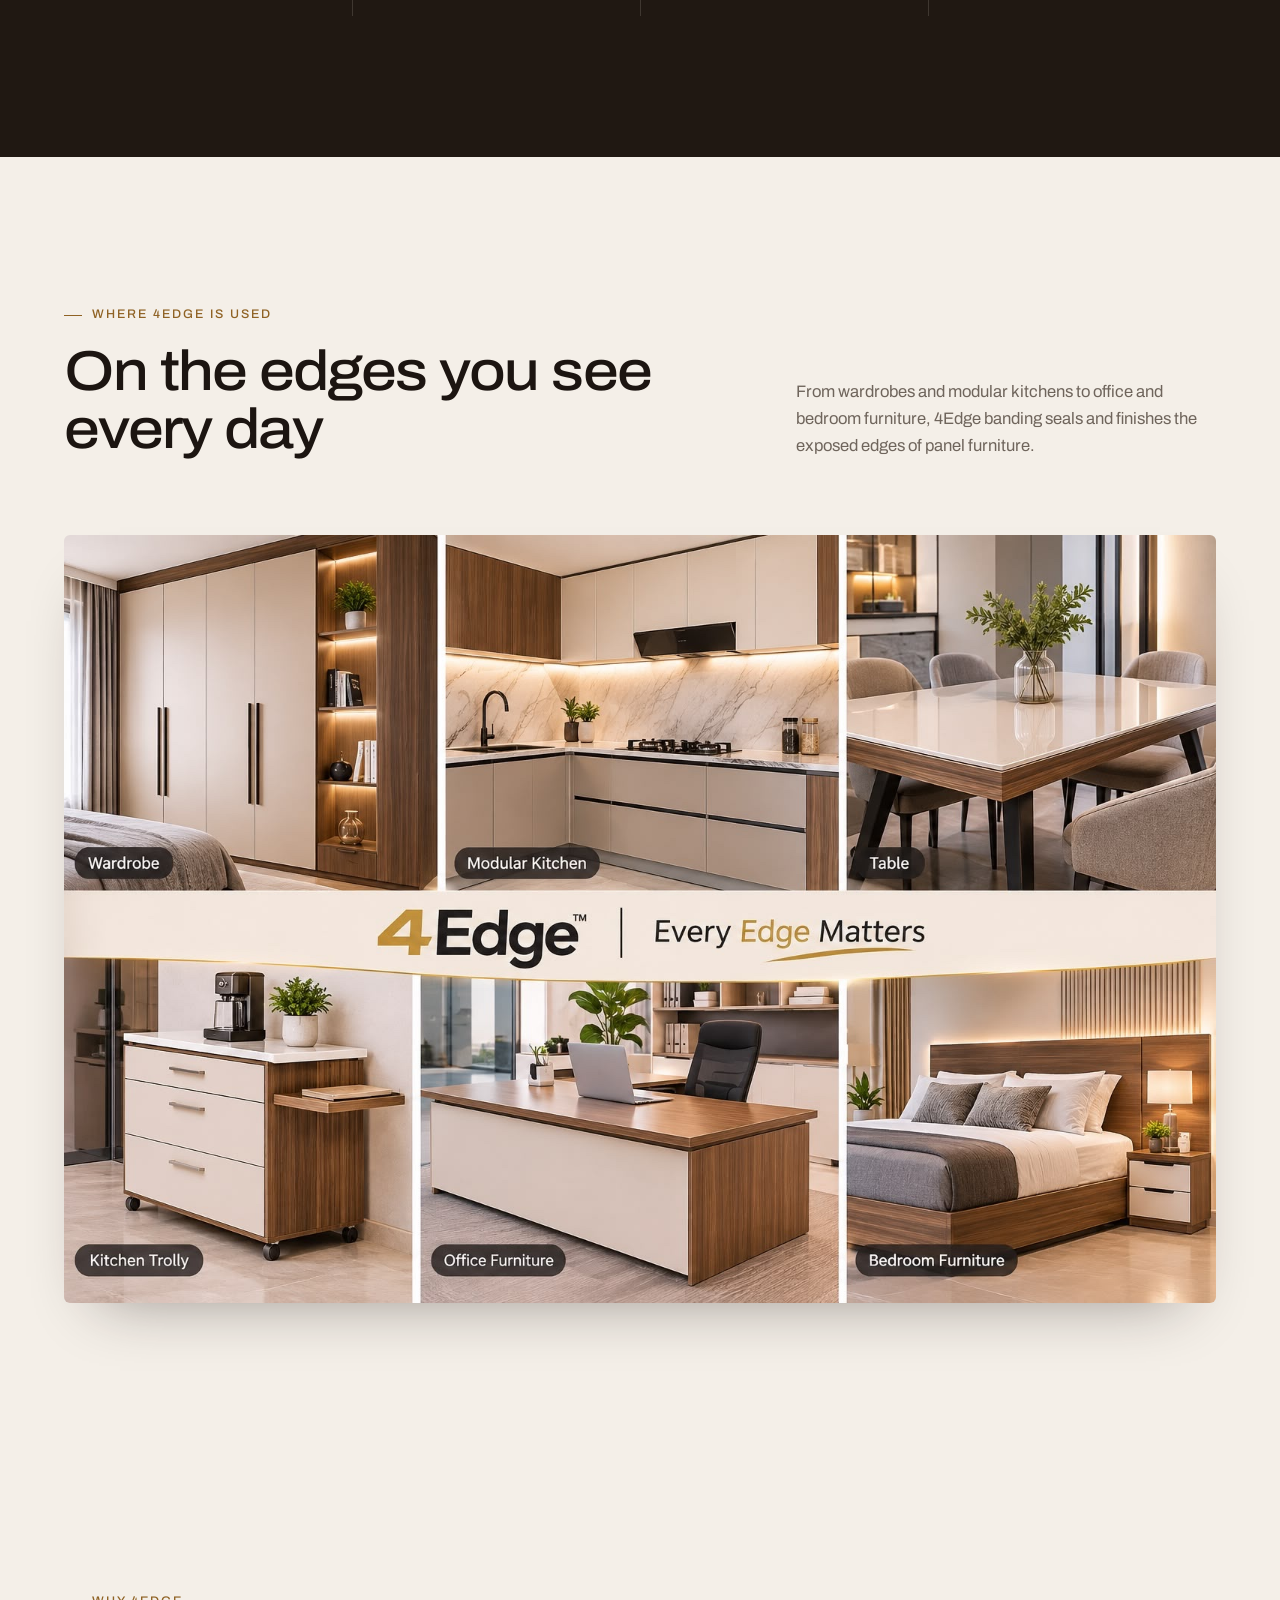
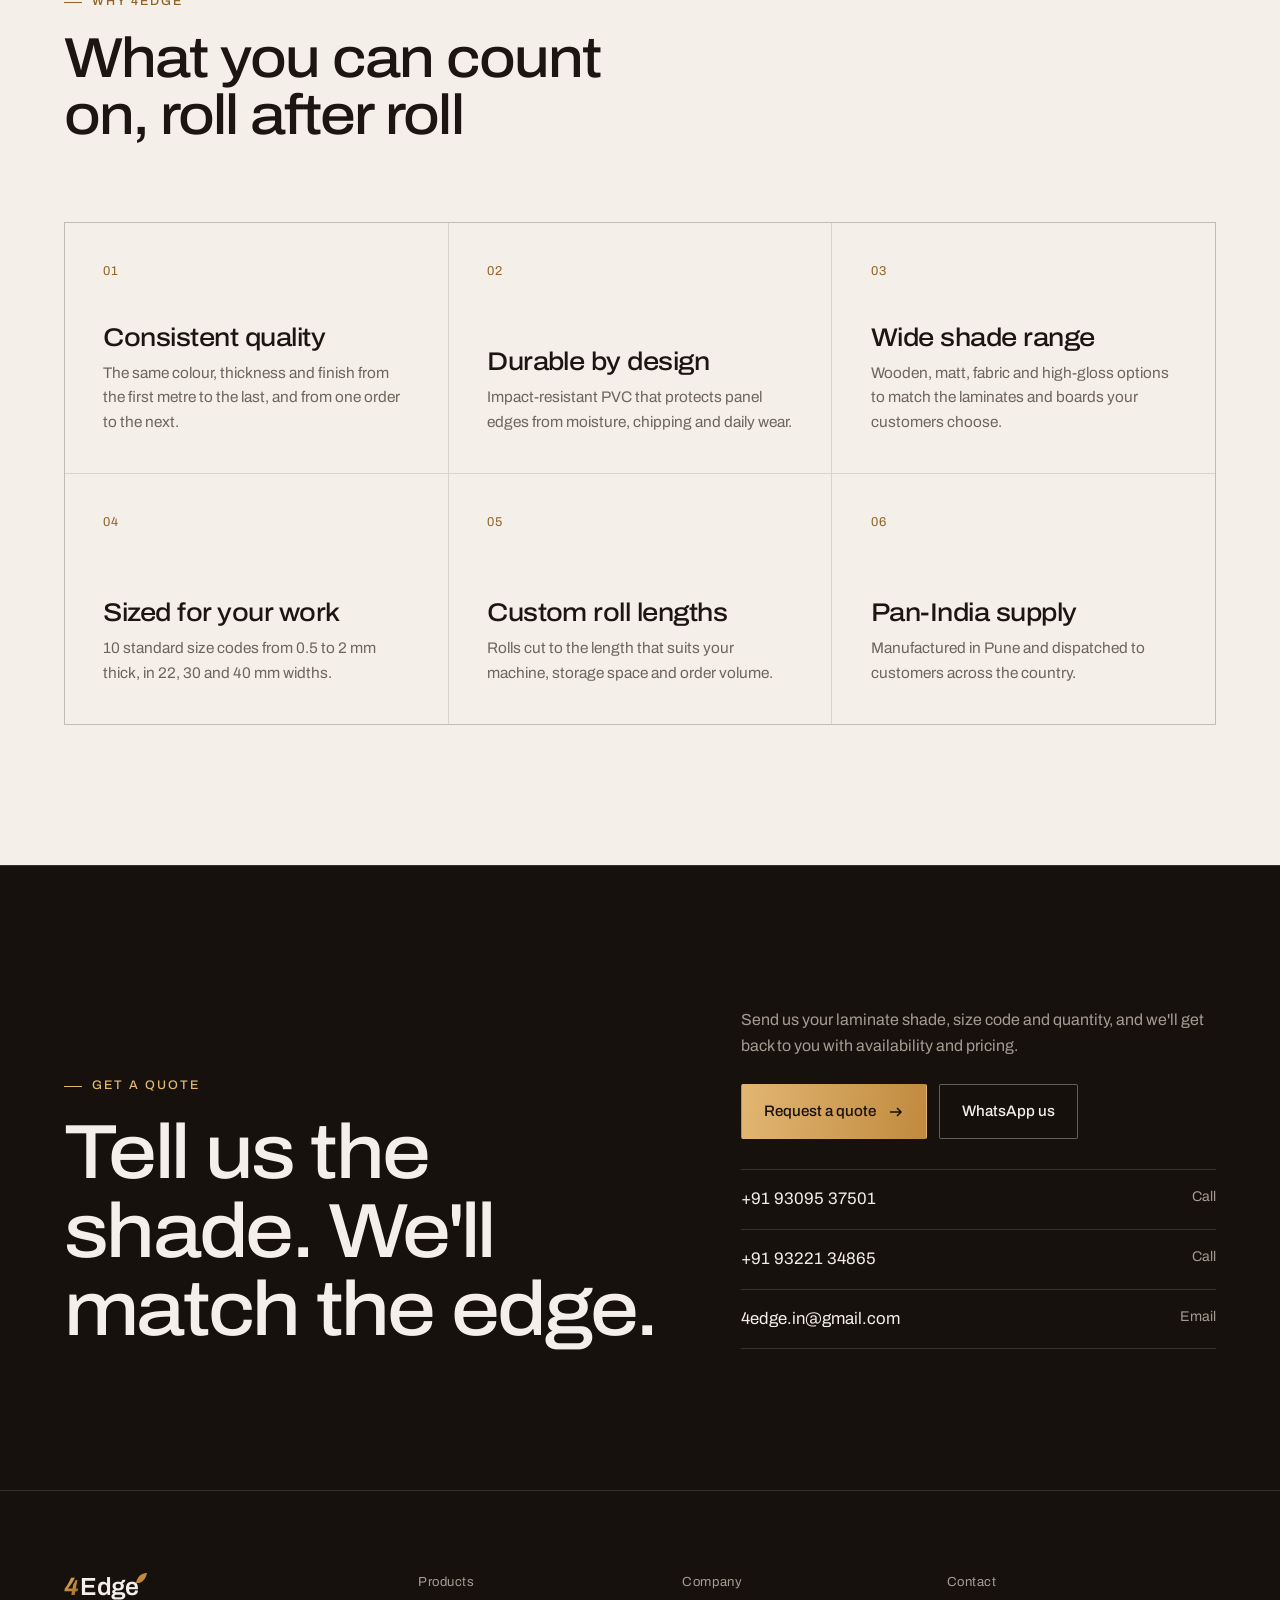
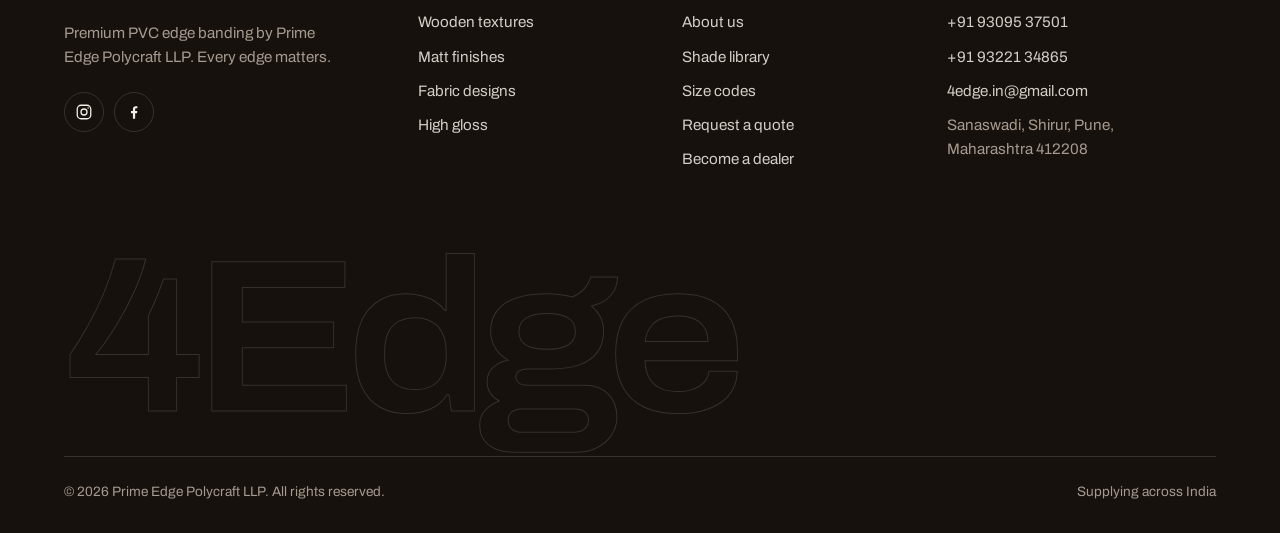
==== commit e584f726: "Add Instagram and Facebook links" ====
--- a/index.html
+++ b/index.html
@@ -51,6 +51,10 @@
     <div class="m-foot">
       <a href="tel:+919309537501">+91 93095 37501</a>
       <a href="contact.html" class="btn btn-gold">Request a quote</a>
+        <div class="social social-m">
+          <a href="https://www.instagram.com/4edgee/" target="_blank" rel="noopener" aria-label="4Edge on Instagram"><svg viewBox="0 0 24 24" fill="none" stroke="currentColor" stroke-width="1.7"><rect x="3" y="3" width="18" height="18" rx="5"/><circle cx="12" cy="12" r="4"/><circle cx="17.5" cy="6.5" r="1" fill="currentColor" stroke="none"/></svg></a>
+          <a href="https://www.facebook.com/share/1E1a6h7fi3/" target="_blank" rel="noopener" aria-label="4Edge on Facebook"><svg viewBox="0 0 24 24" fill="currentColor"><path d="M13.5 21v-7.5h2.5l.4-3h-2.9V8.6c0-.9.3-1.5 1.5-1.5h1.5V4.4c-.3 0-1.2-.1-2.2-.1-2.2 0-3.7 1.3-3.7 3.8v2.4H8v3h2.6V21h2.9z"/></svg></a>
+        </div>
     </div>
   </div>
 </header>
@@ -291,6 +295,10 @@
       <div>
         <a href="index.html" class="logo"><span class="four">4</span><span class="word">Edge</span><svg class="leaf" viewBox="0 0 12 16" aria-hidden="true"><path d="M1 15C1 7 5 2 11 1c0 7-3 13-10 14z" fill="#c08a3e"/></svg></a>
         <p class="tagline">Premium PVC edge banding by Prime Edge Polycraft LLP. Every edge matters.</p>
+        <div class="social">
+          <a href="https://www.instagram.com/4edgee/" target="_blank" rel="noopener" aria-label="4Edge on Instagram"><svg viewBox="0 0 24 24" fill="none" stroke="currentColor" stroke-width="1.7"><rect x="3" y="3" width="18" height="18" rx="5"/><circle cx="12" cy="12" r="4"/><circle cx="17.5" cy="6.5" r="1" fill="currentColor" stroke="none"/></svg></a>
+          <a href="https://www.facebook.com/share/1E1a6h7fi3/" target="_blank" rel="noopener" aria-label="4Edge on Facebook"><svg viewBox="0 0 24 24" fill="currentColor"><path d="M13.5 21v-7.5h2.5l.4-3h-2.9V8.6c0-.9.3-1.5 1.5-1.5h1.5V4.4c-.3 0-1.2-.1-2.2-.1-2.2 0-3.7 1.3-3.7 3.8v2.4H8v3h2.6V21h2.9z"/></svg></a>
+        </div>
       </div>
       <div>
         <h4>Products</h4>
--- a/css/styles.css
+++ b/css/styles.css
@@ -643,3 +643,10 @@
 @media (max-width: 420px) { .uses-grid { grid-auto-rows: 170px; } .use figcaption { left: 14px; bottom: 12px; } }
 .uses-photo { margin: 0; border-radius: 6px; overflow: hidden; box-shadow: 0 30px 60px -35px rgba(28,21,17,.45); }
 .uses-photo img { width: 100%; height: auto; }
+
+/* ---------- Social ---------- */
+.social { display: flex; gap: 10px; margin-top: 22px; }
+.social a { width: 40px; height: 40px; border: 1px solid var(--line-dark); border-radius: 50%; display: inline-flex; align-items: center; justify-content: center; color: var(--cream); transition: color .25s, border-color .25s, background .25s; }
+.social a:hover { color: var(--espresso); background: var(--gold-light); border-color: var(--gold-light); }
+.social svg { width: 18px; height: 18px; }
+.social-m { margin-top: 4px; }
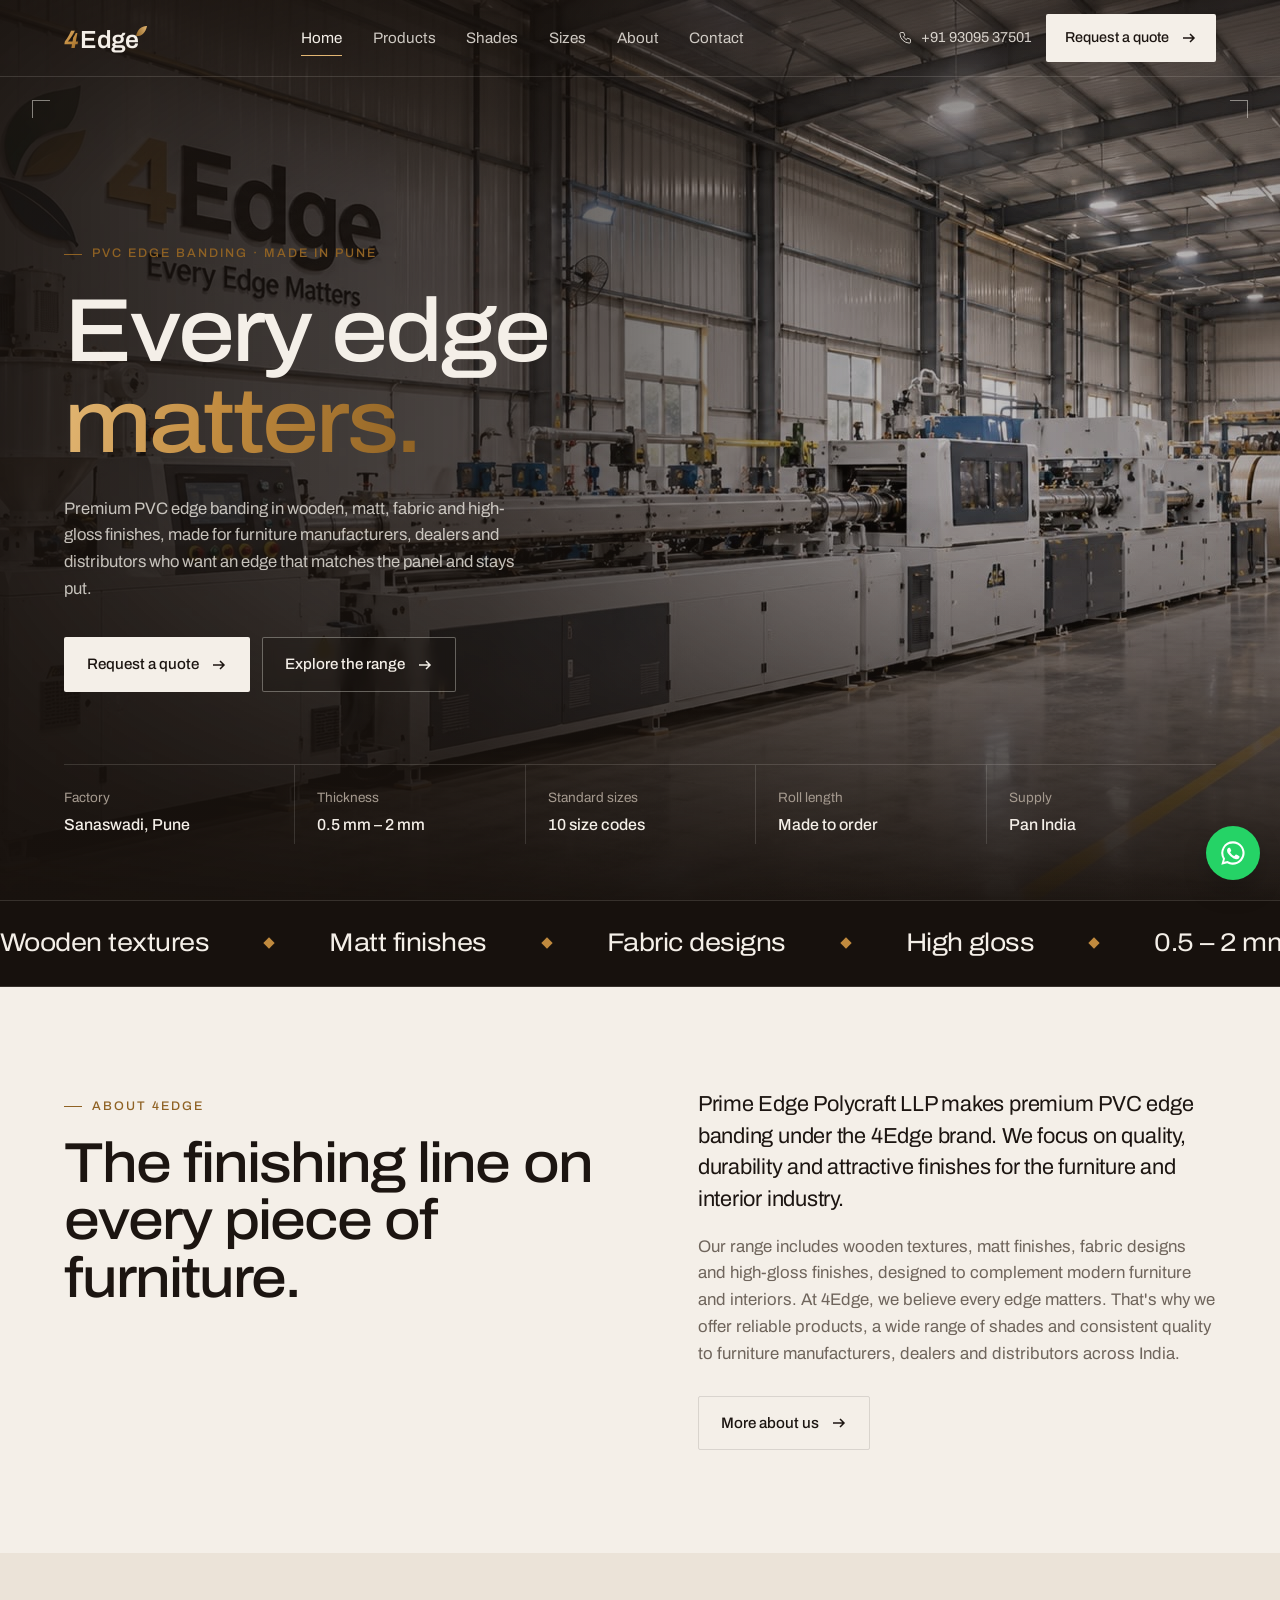
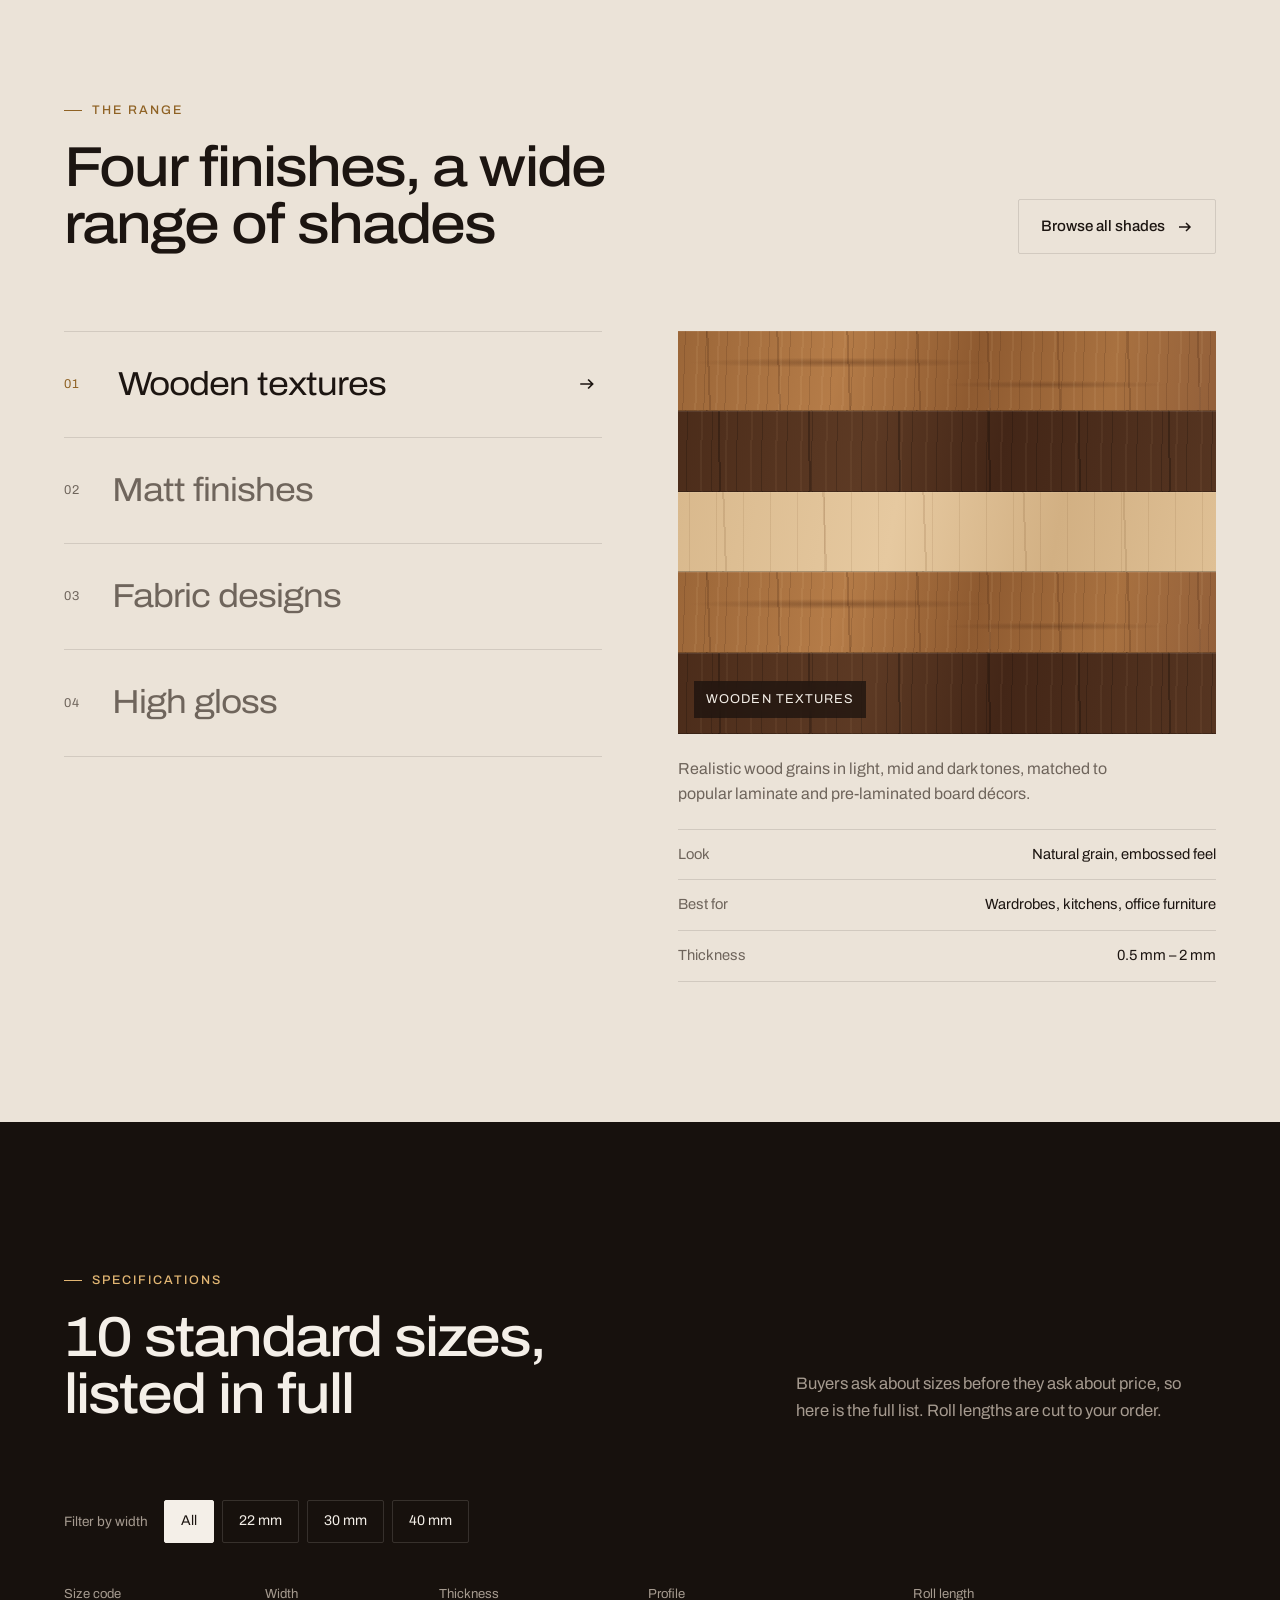
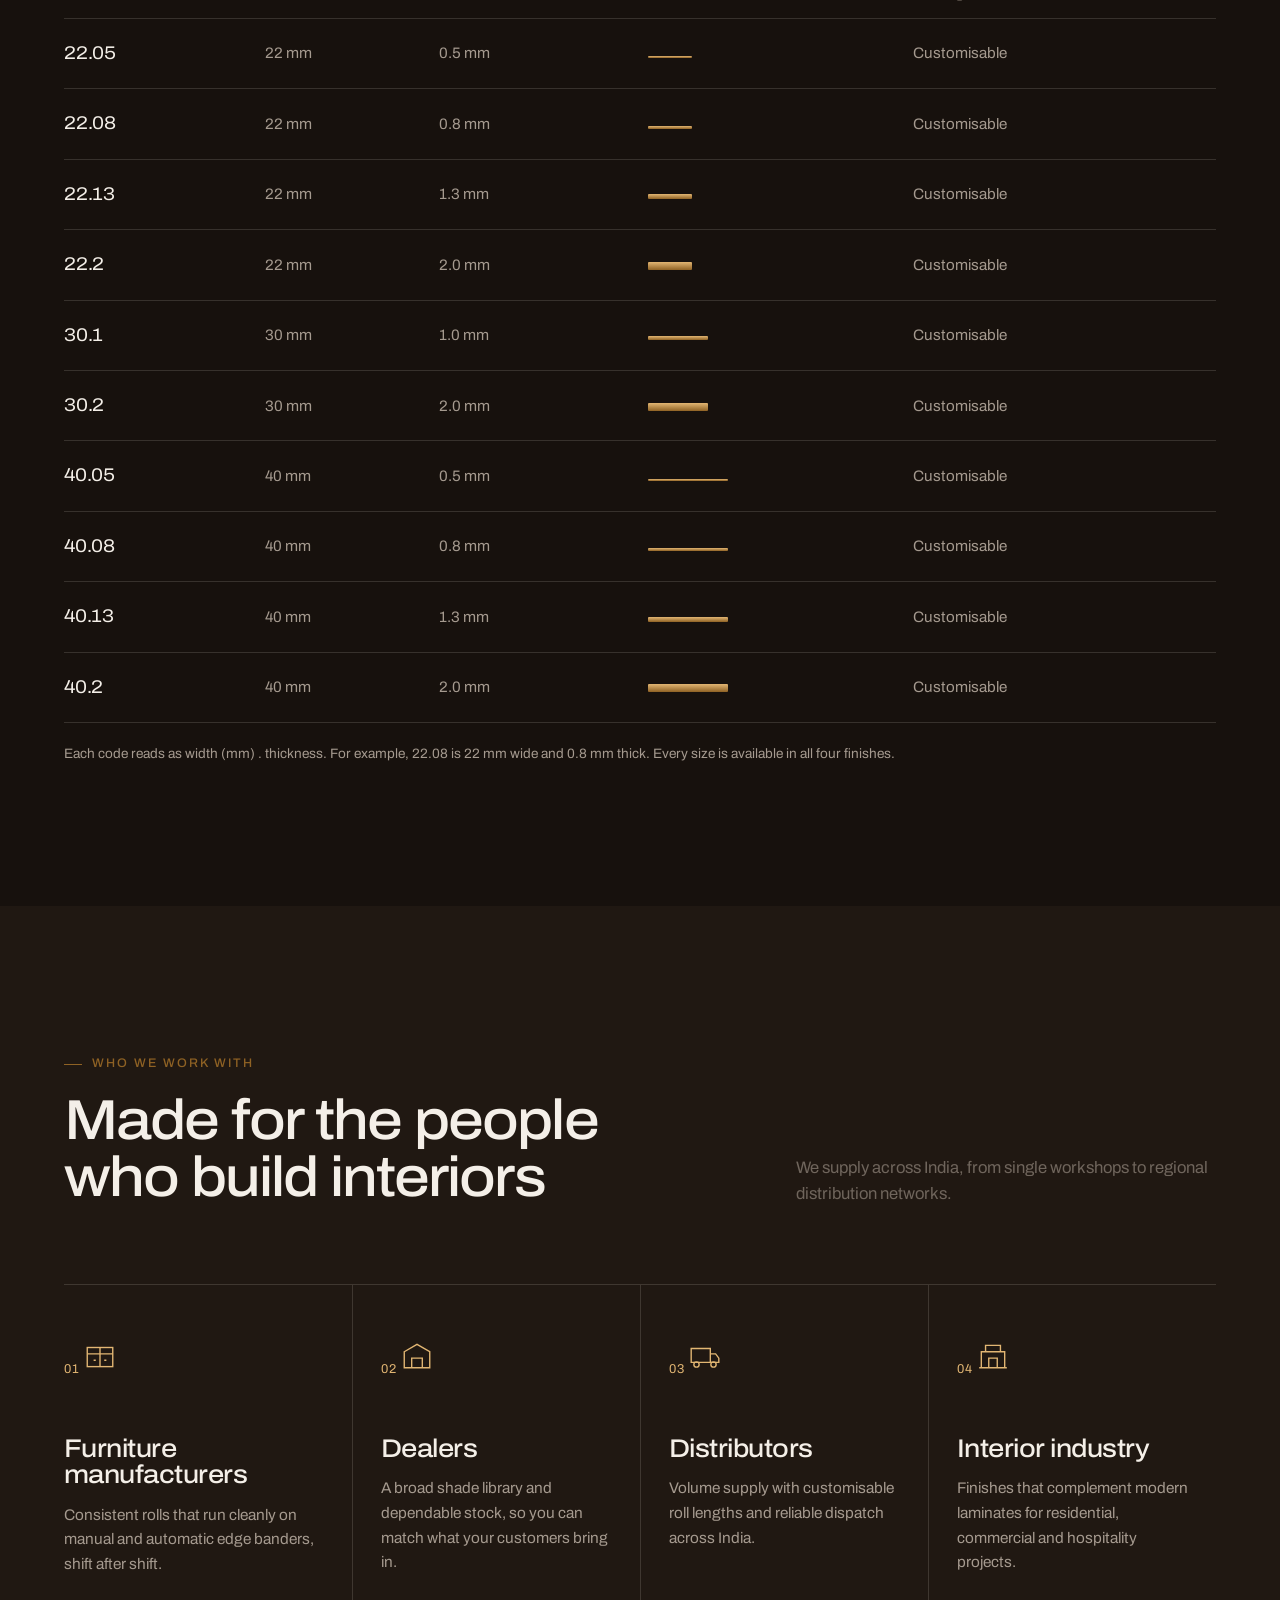
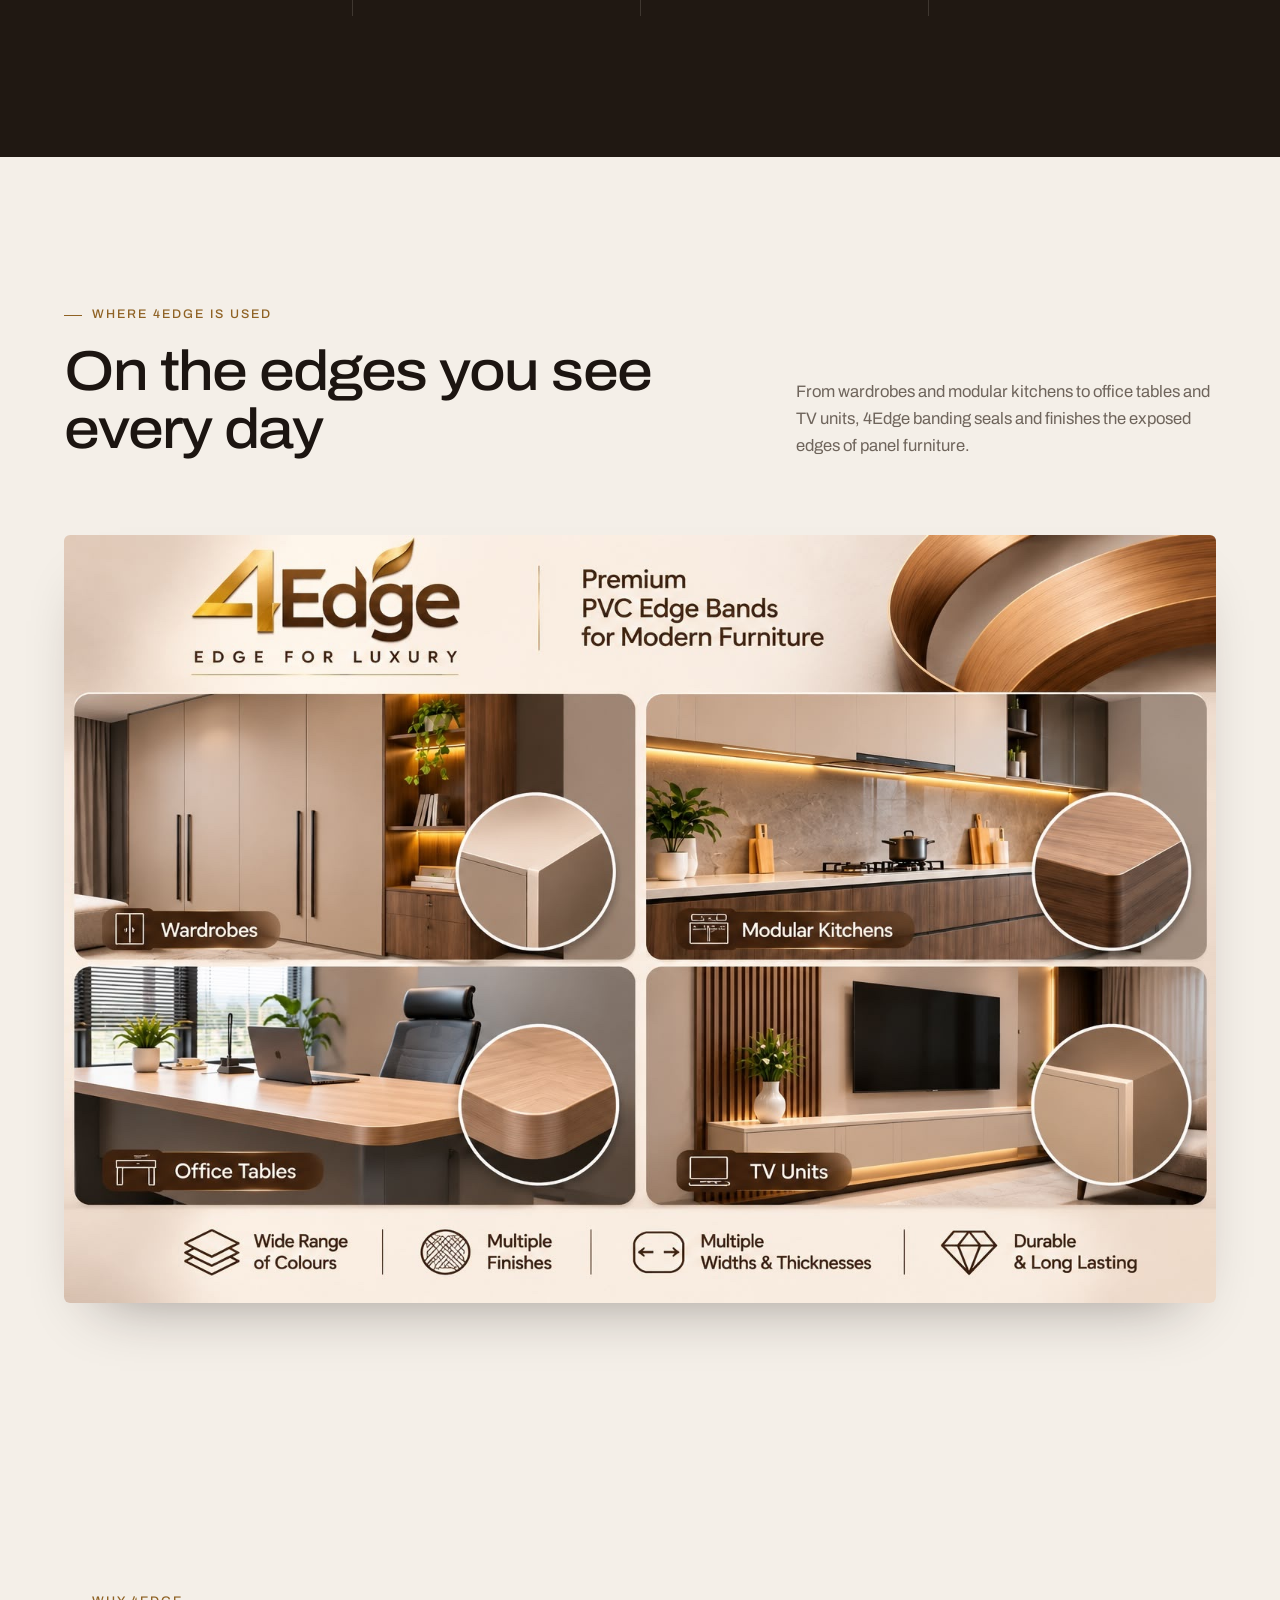
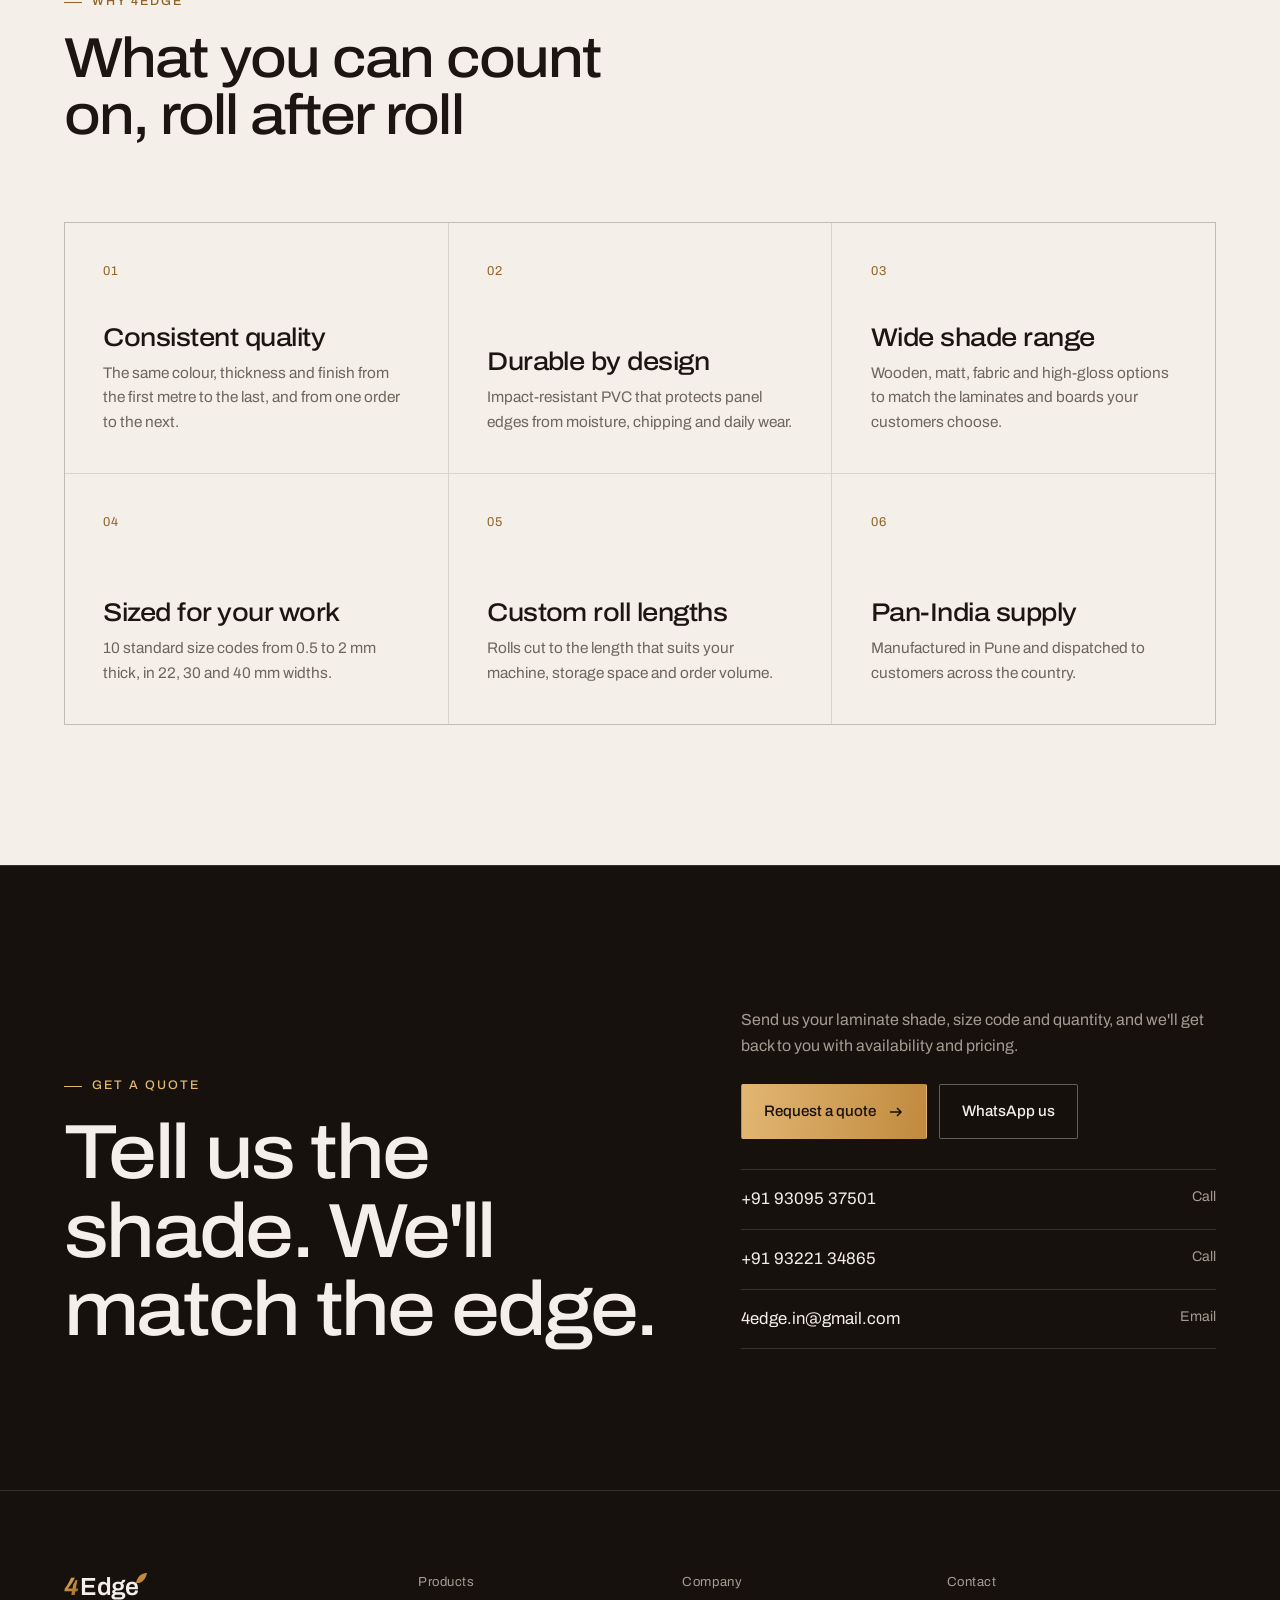
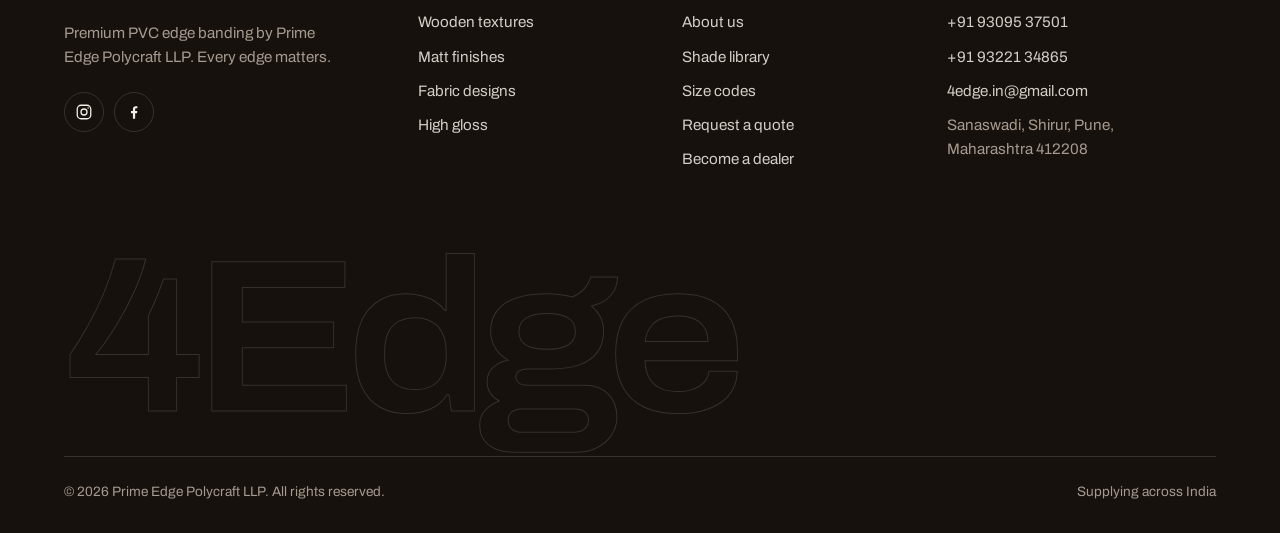
==== commit f78c9c04: "Update usage image" ====
--- a/index.html
+++ b/index.html
@@ -236,10 +236,10 @@
         <span class="eyebrow reveal">Where 4Edge is used</span>
         <h2 class="reveal d1">On the edges you see every day</h2>
       </div>
-      <p class="lead reveal d2">From wardrobes and modular kitchens to office and bedroom furniture, 4Edge banding seals and finishes the exposed edges of panel furniture.</p>
+      <p class="lead reveal d2">From wardrobes and modular kitchens to office tables and TV units, 4Edge banding seals and finishes the exposed edges of panel furniture.</p>
     </div>
     <figure class="uses-photo reveal">
-      <img src="assets/uses/applications.jpg" alt="4Edge edge banding in use: wardrobe, modular kitchen, table, kitchen trolley, office furniture and bedroom furniture" loading="lazy" width="1536" height="1024">
+      <img src="assets/uses/applications.jpg" alt="4Edge premium PVC edge bands for modern furniture: wardrobes, modular kitchens, office tables and TV units, with close-ups of the finished edges" loading="lazy" width="1536" height="1024">
     </figure>
   </div>
 </section>
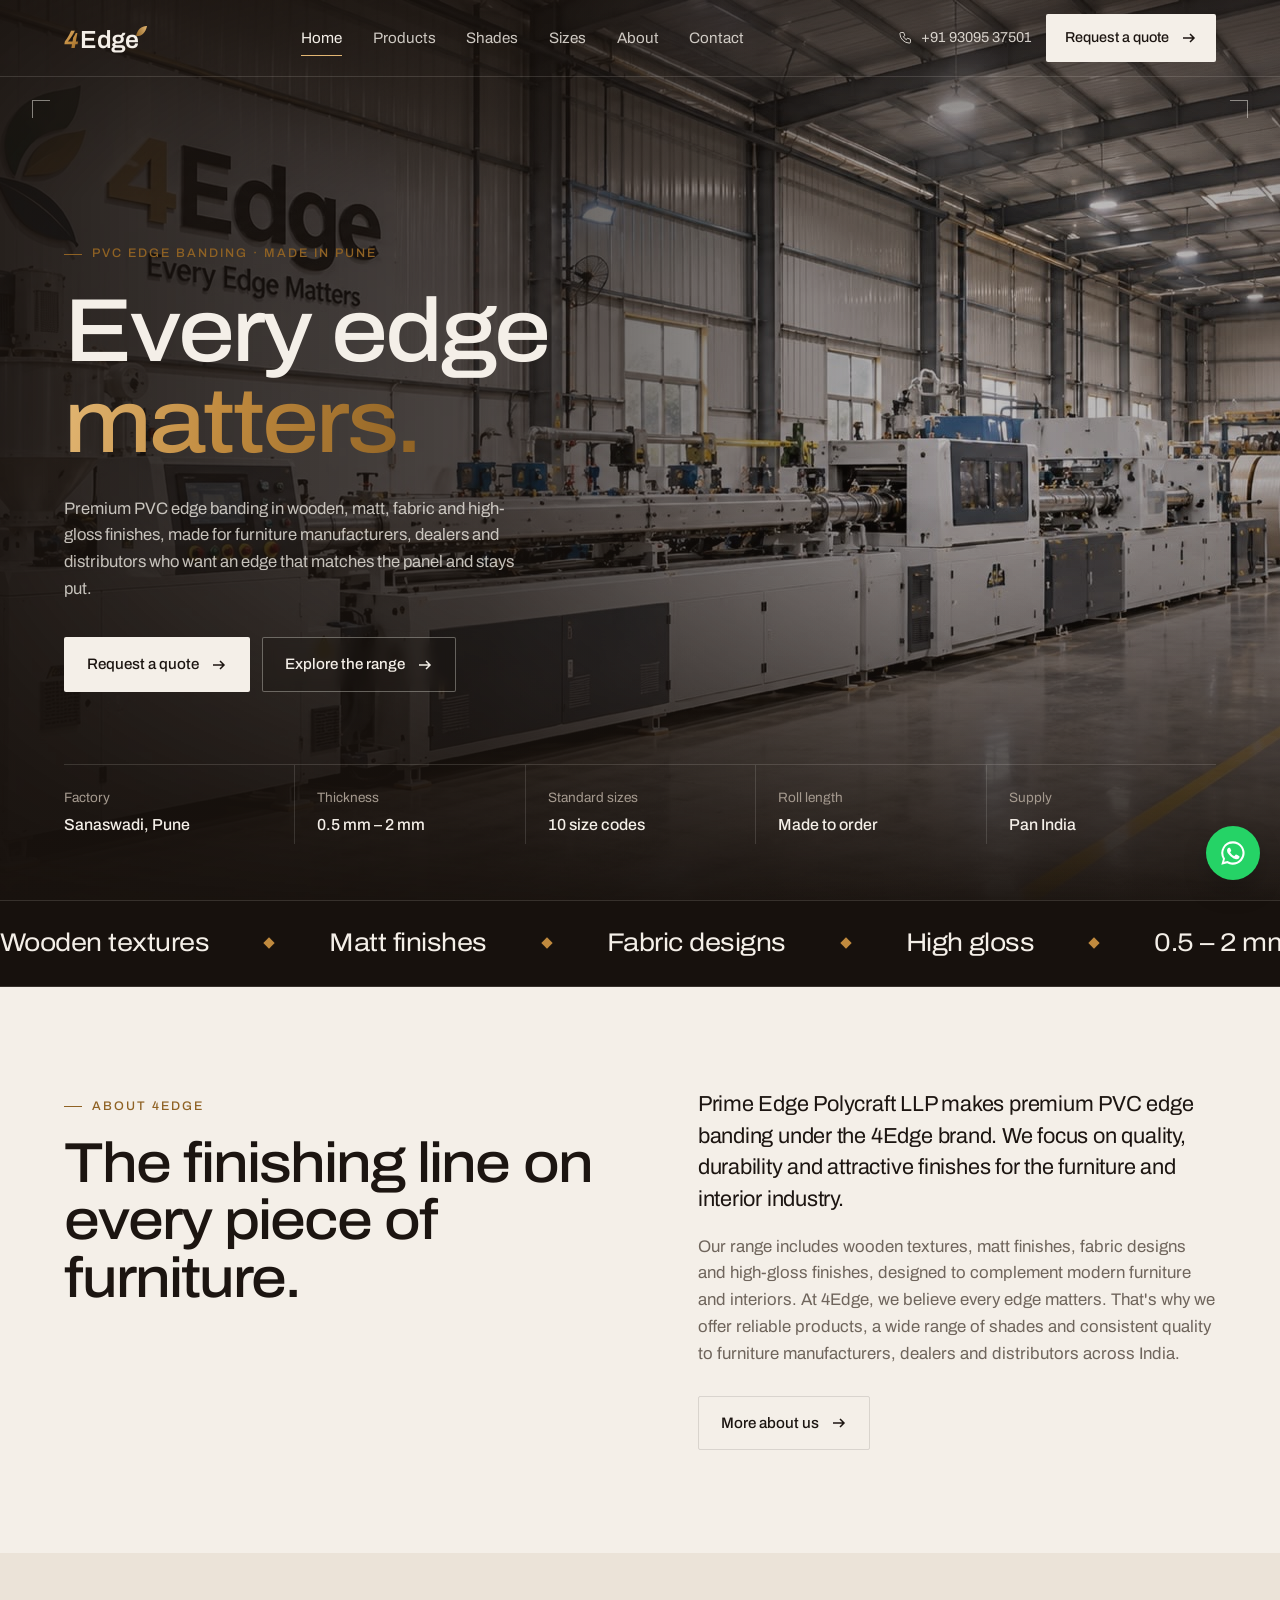
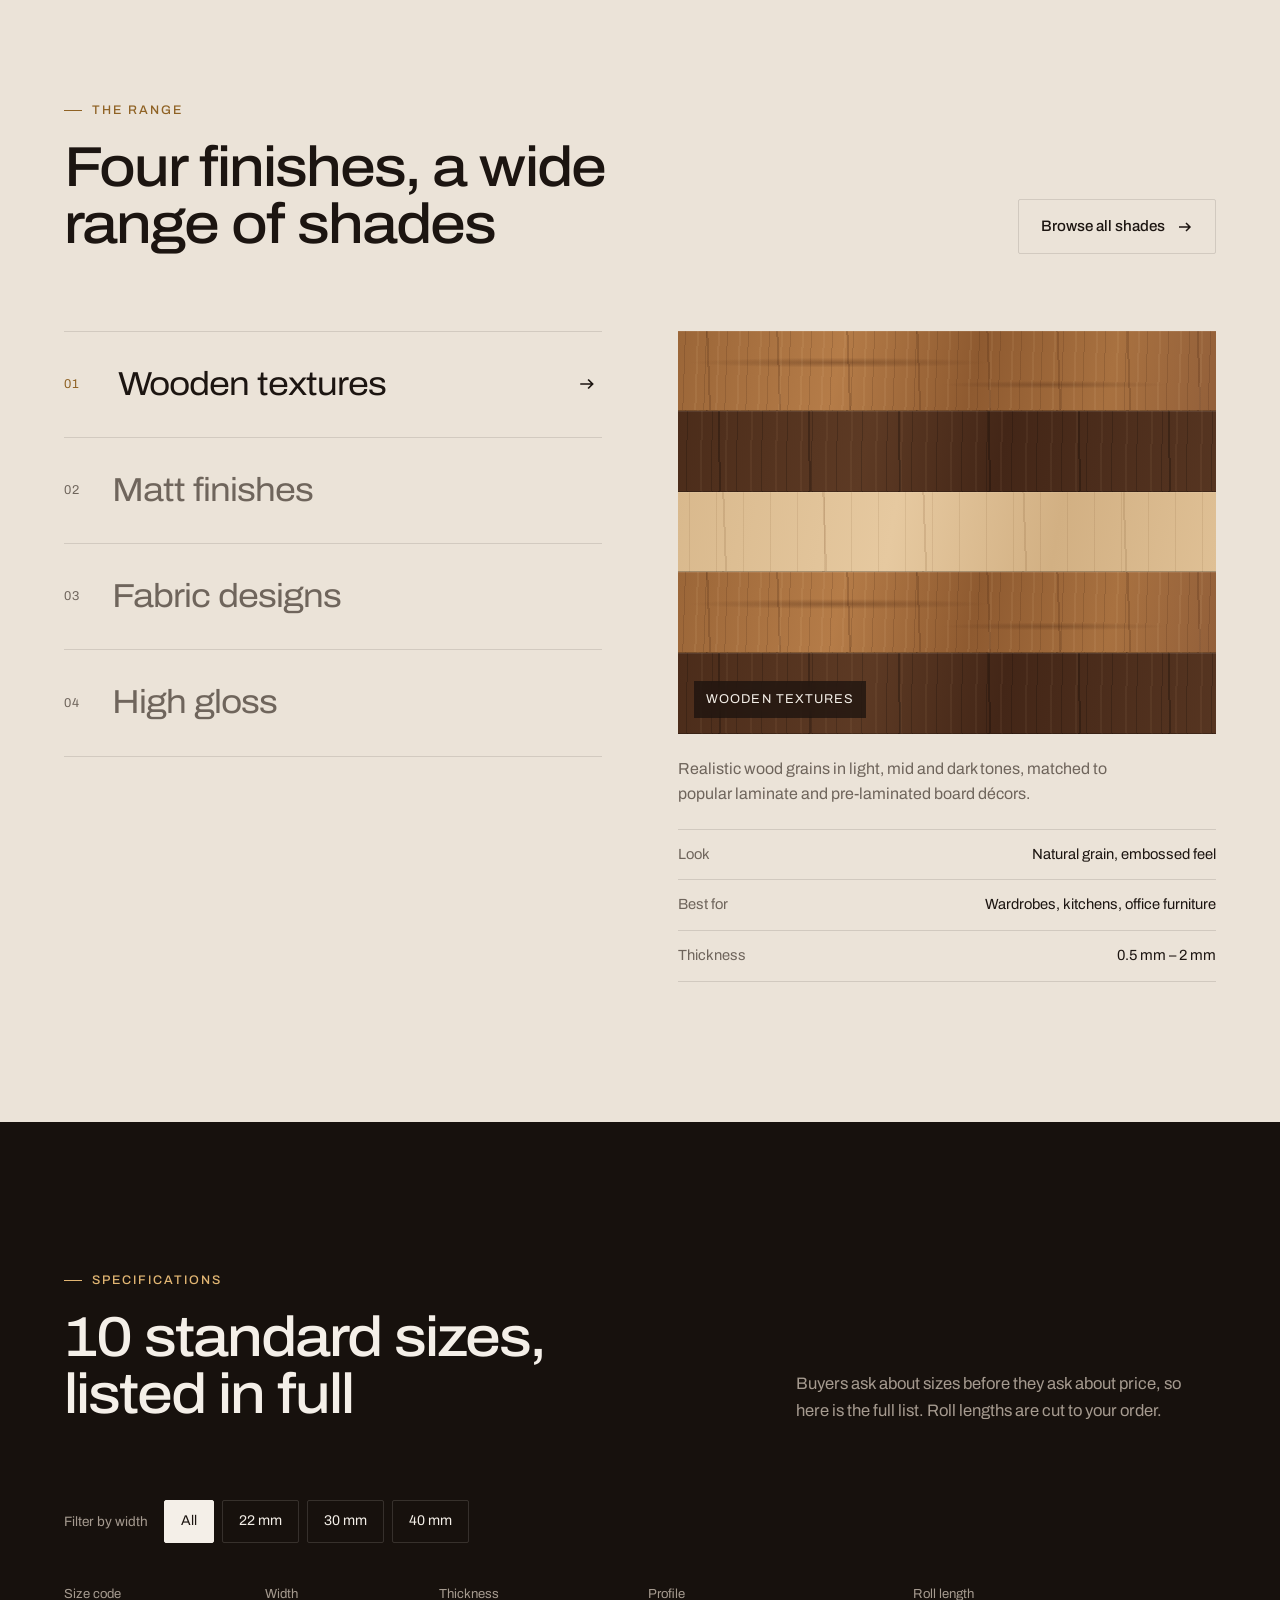
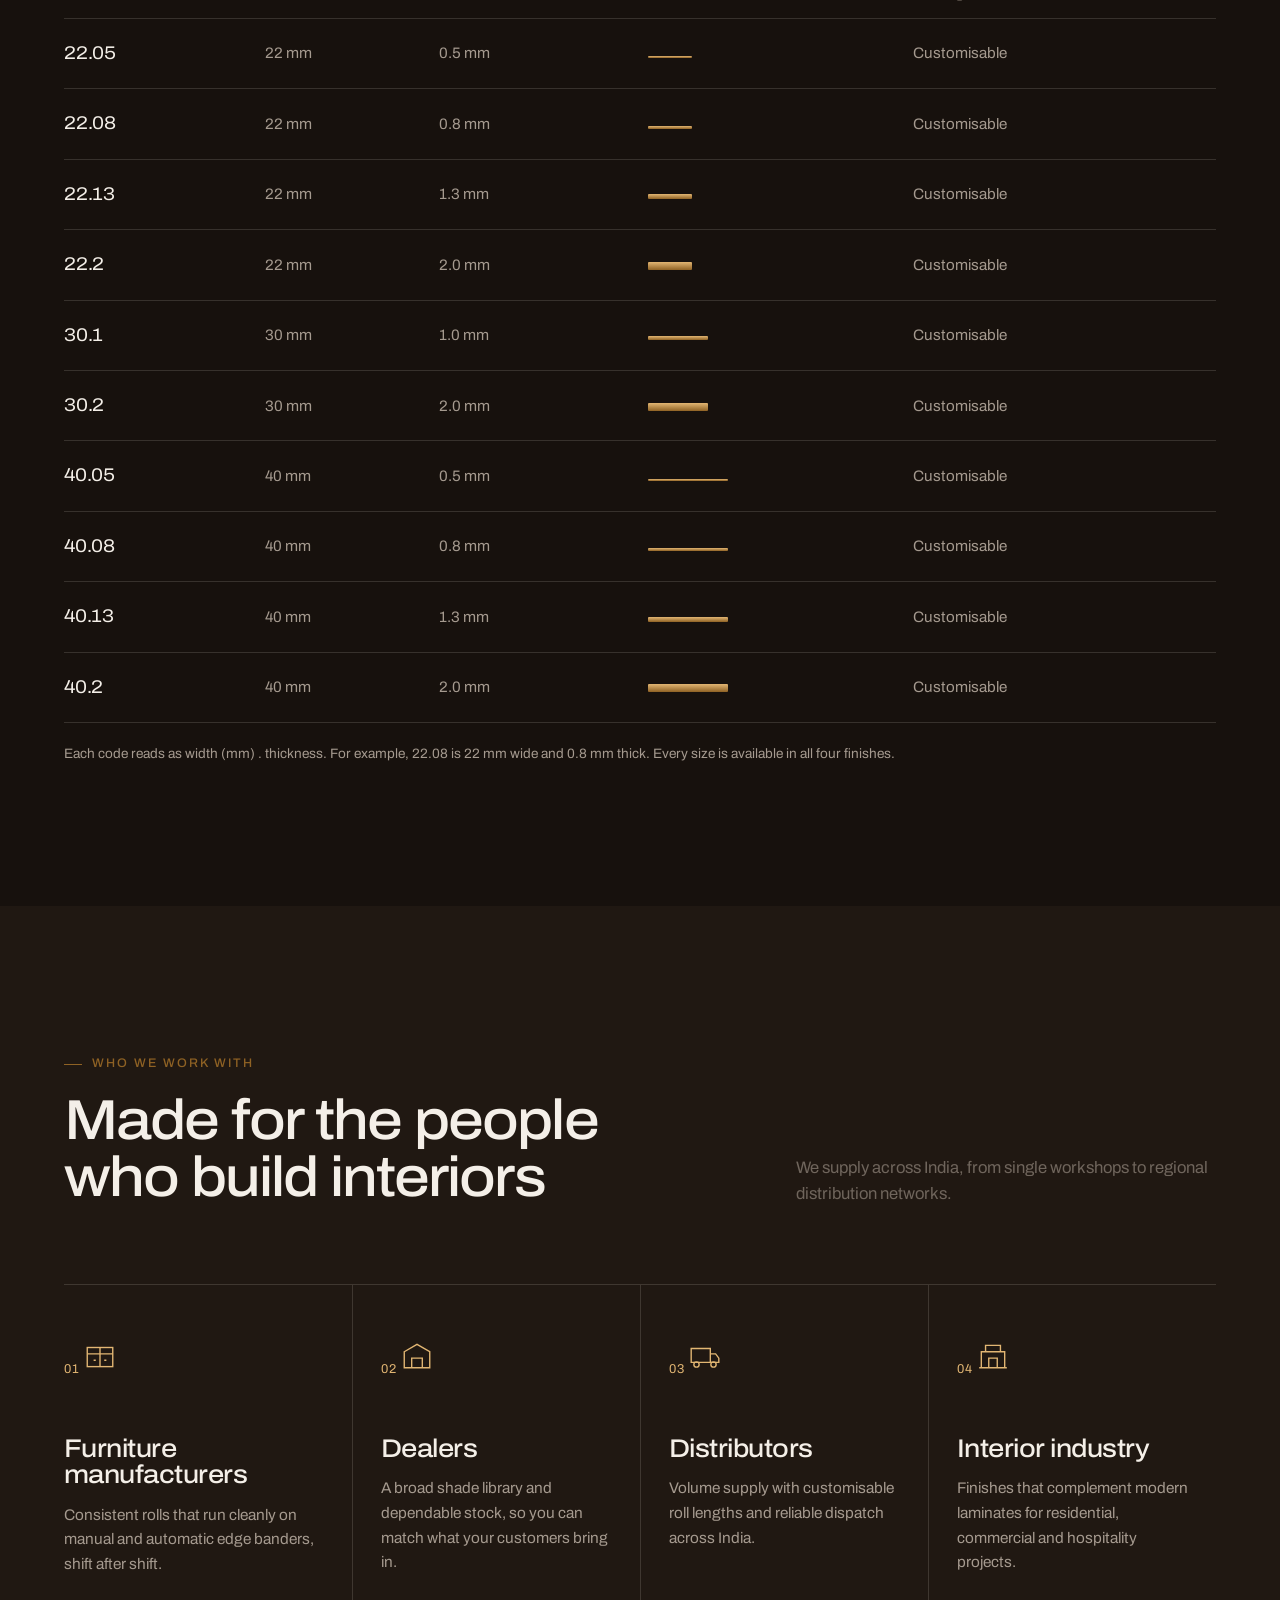
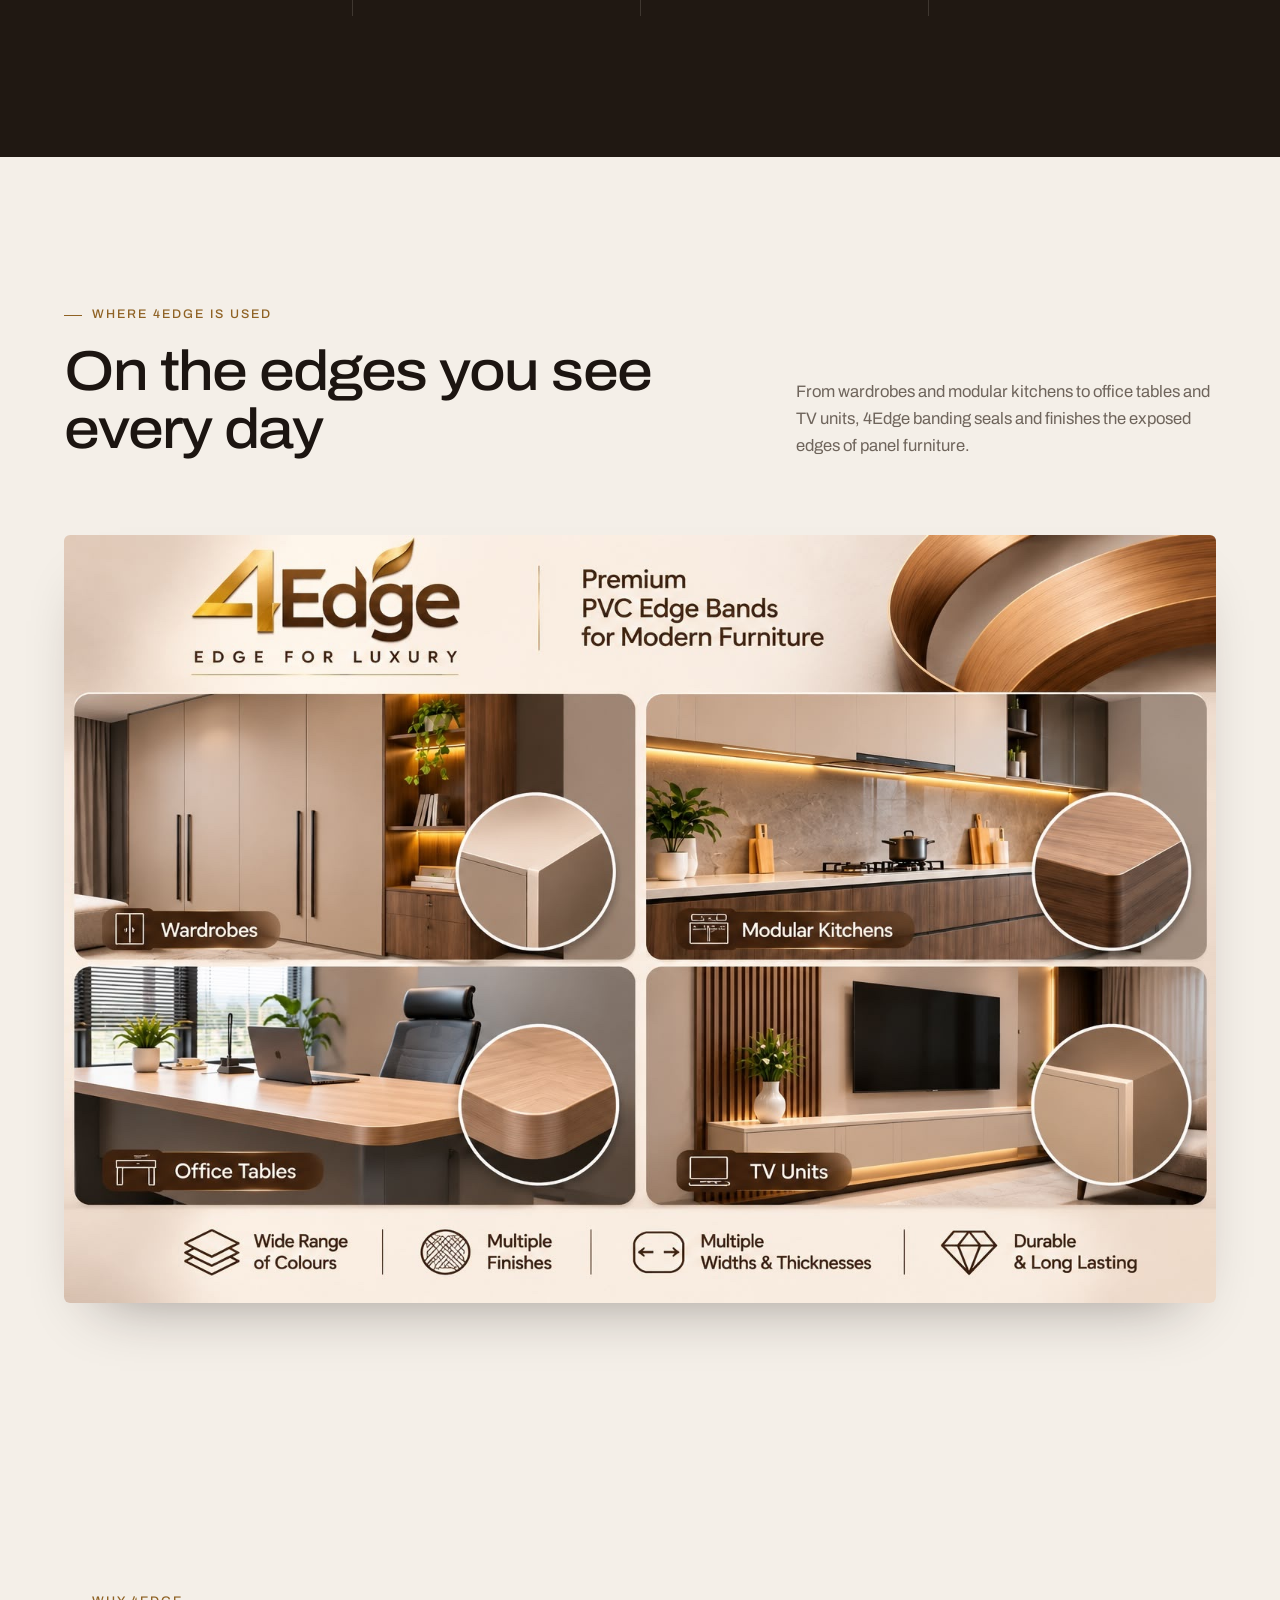
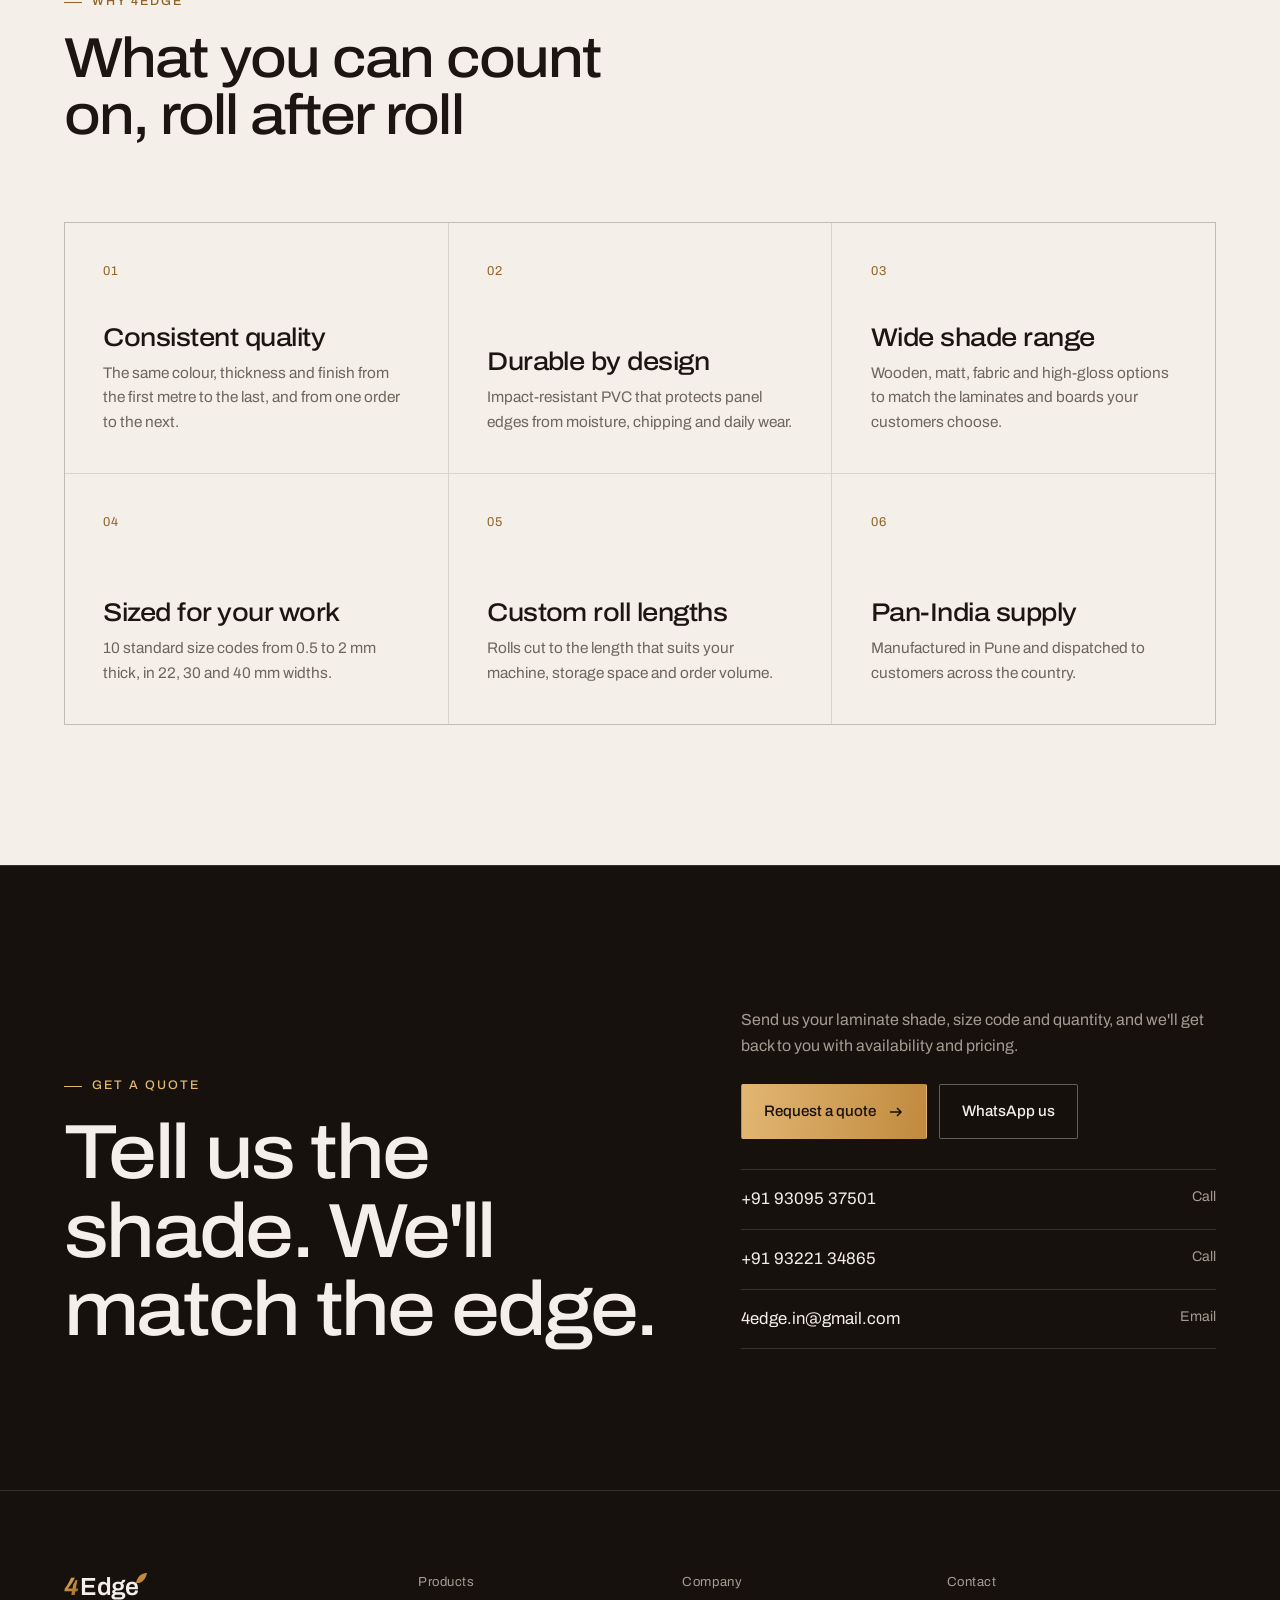
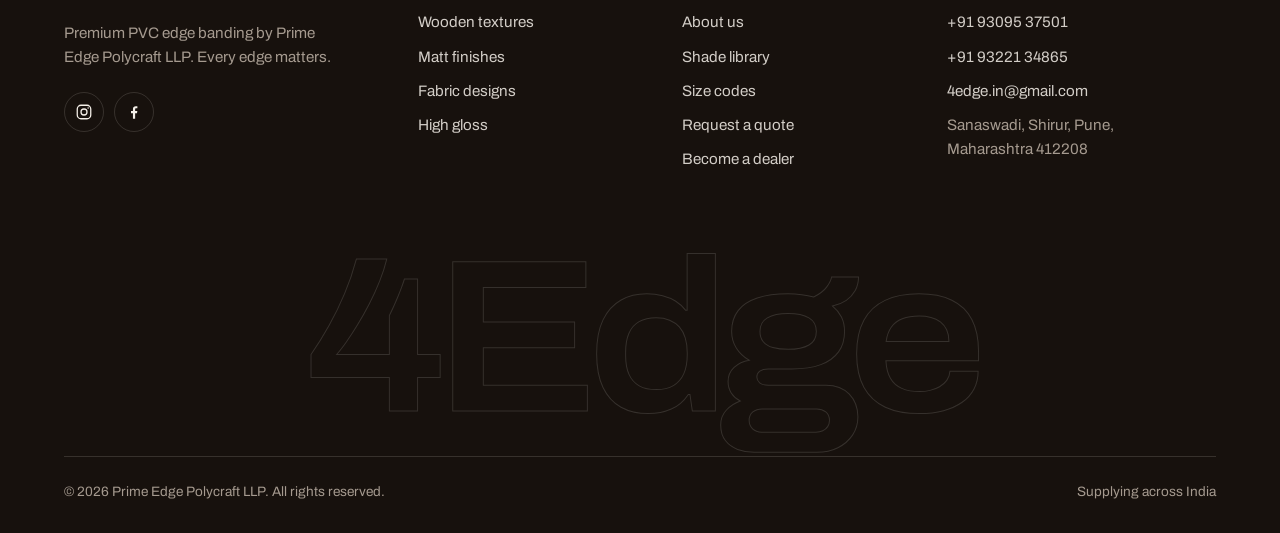
==== commit 835f804e: "Replace placeholder shades with real 4Edge shade cards (172 shades)" ====
--- a/index.html
+++ b/index.html
@@ -303,10 +303,10 @@
       <div>
         <h4>Products</h4>
         <ul>
-          <li><a href="shades.html#wooden-matt">Wooden textures</a></li>
-          <li><a href="shades.html#solid-matt">Matt finishes</a></li>
+          <li><a href="shades.html#wooden">Wooden textures</a></li>
+          <li><a href="shades.html#solid">Matt finishes</a></li>
           <li><a href="shades.html#fabric">Fabric designs</a></li>
-          <li><a href="shades.html#solid-gloss">High gloss</a></li>
+          <li><a href="shades.html">High gloss</a></li>
         </ul>
       </div>
       <div>
--- a/css/styles.css
+++ b/css/styles.css
@@ -407,7 +407,7 @@
 .footer ul { list-style: none; padding: 0; margin: 0; display: grid; gap: 10px; font-size: .95rem; }
 .footer ul a { opacity: .85; } .footer ul a:hover { opacity: 1; color: var(--gold-light); }
 .footer .tagline { color: var(--muted-dark); margin-top: 18px; max-width: 32ch; font-size: .95rem; }
-.footer-word { font-size: clamp(4rem, 17vw, 15rem); font-stretch: 112%; letter-spacing: -0.06em; line-height: .8; font-weight: 600; color: transparent; -webkit-text-stroke: 1px rgba(244,239,232,.14); user-select: none; margin: 20px 0 30px; white-space: nowrap; }
+.footer-word { text-align: center; font-size: clamp(4rem, 17vw, 15rem); font-stretch: 112%; letter-spacing: -0.06em; line-height: .8; font-weight: 600; color: transparent; -webkit-text-stroke: 1px rgba(244,239,232,.14); user-select: none; margin: 20px 0 30px; white-space: nowrap; }
 .footer-bottom { display: flex; justify-content: space-between; gap: 20px; flex-wrap: wrap; padding-top: 24px; border-top: 1px solid var(--line-dark); font-size: .85rem; color: var(--muted-dark); }
 @media (max-width: 900px) { .footer-top { grid-template-columns: 1fr 1fr; } }
 @media (max-width: 520px) { .footer-top { grid-template-columns: 1fr; } }
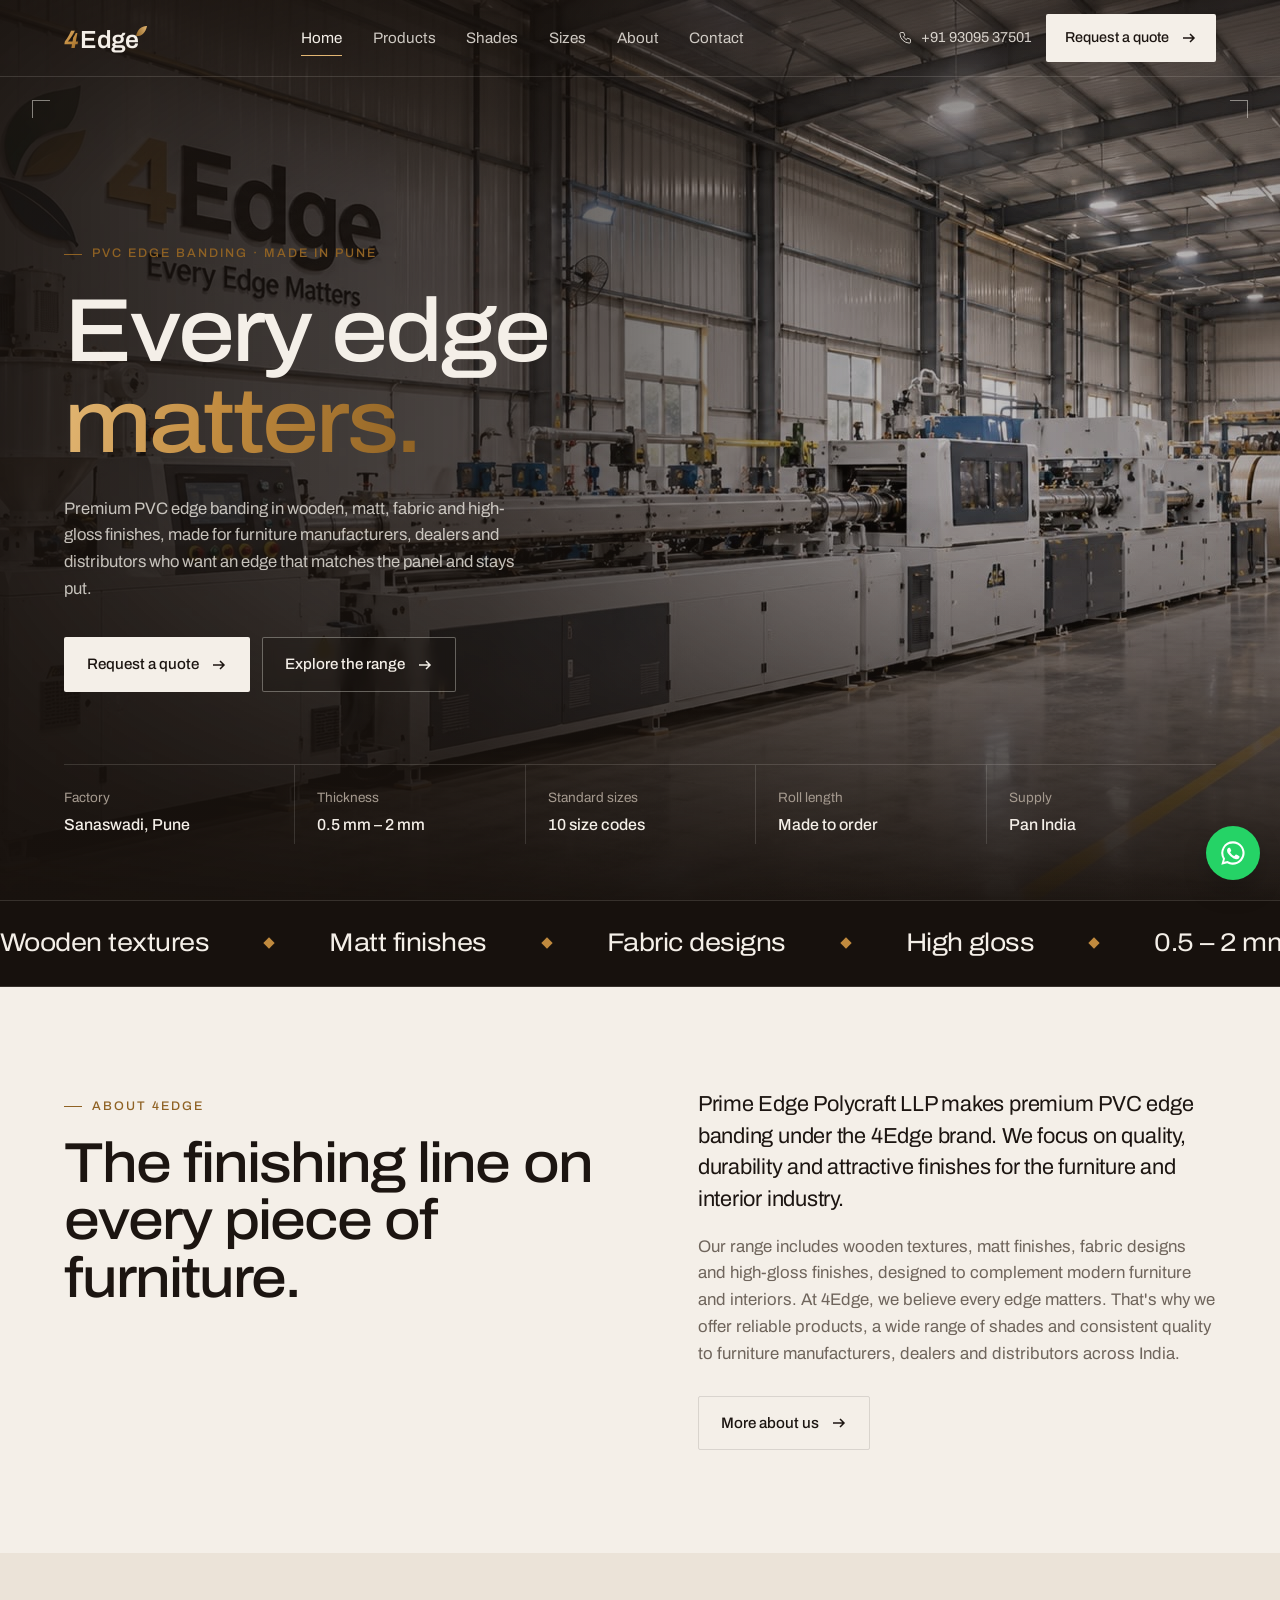
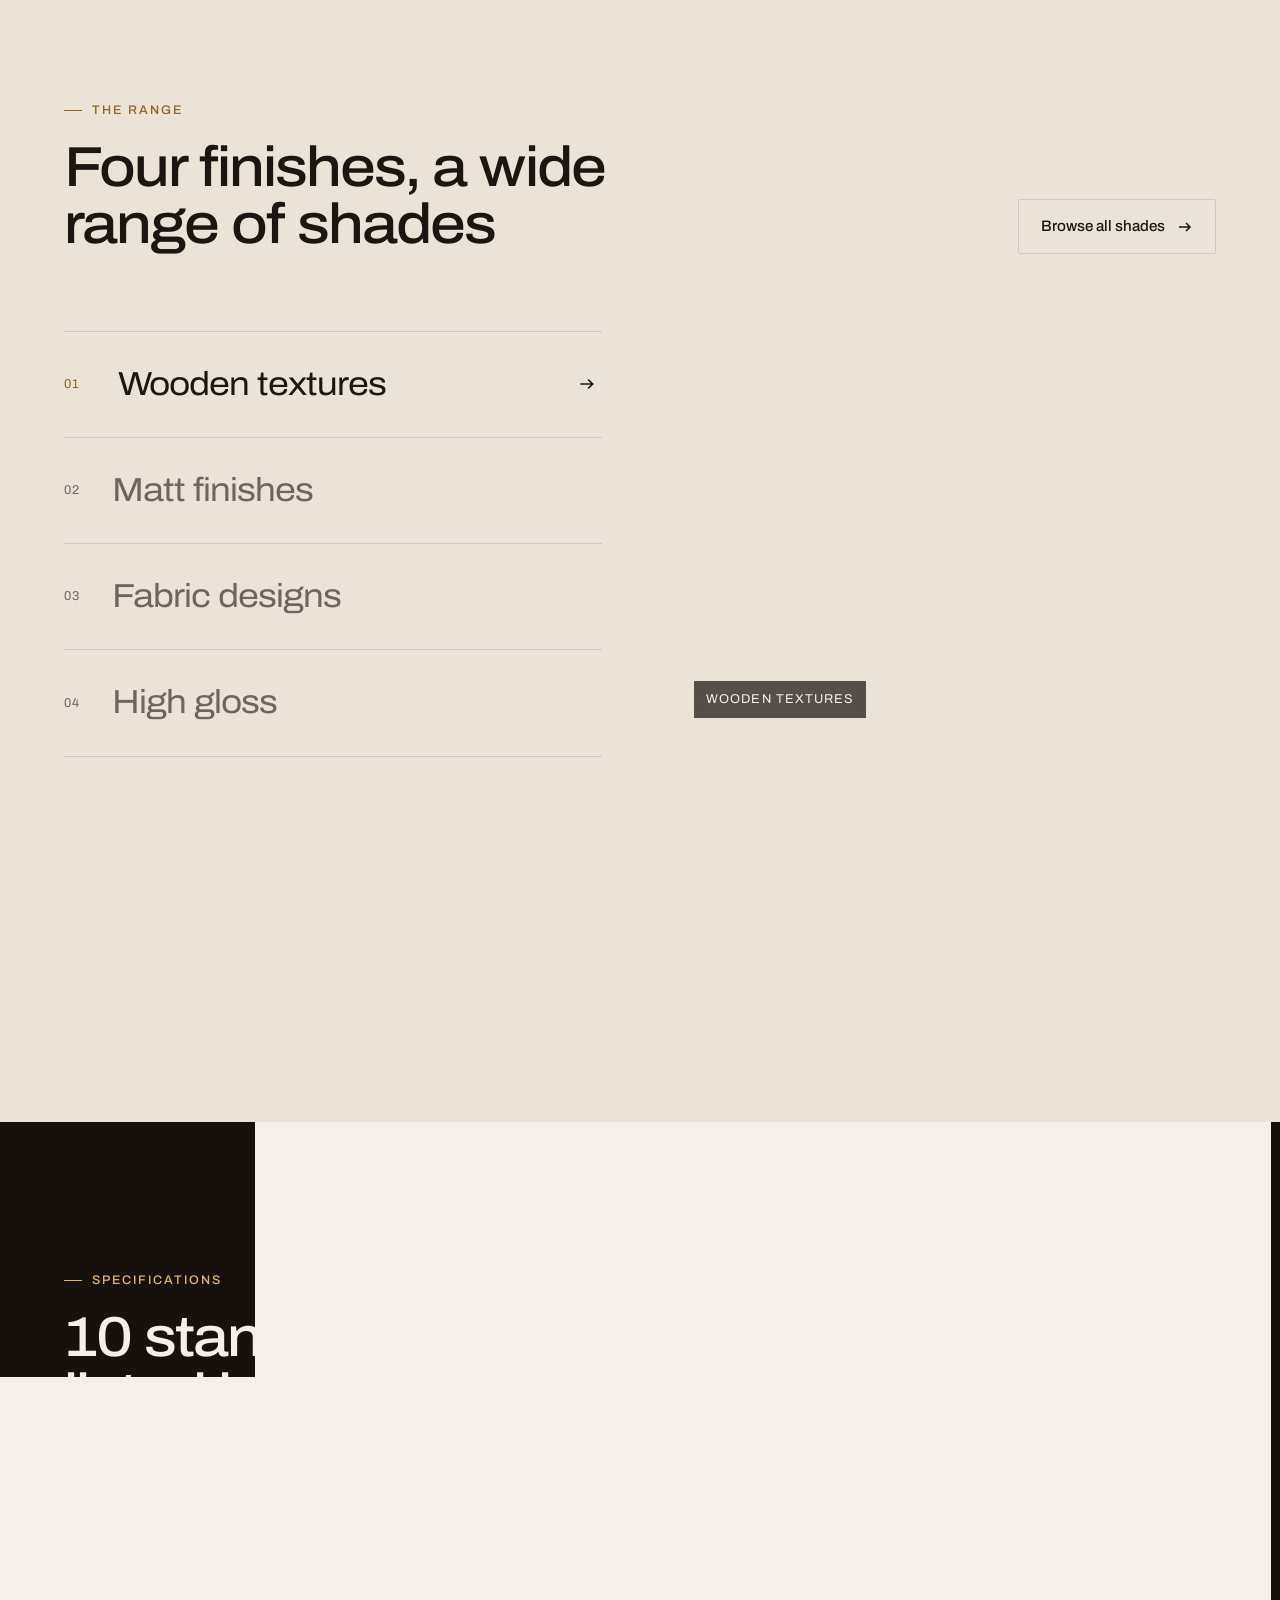
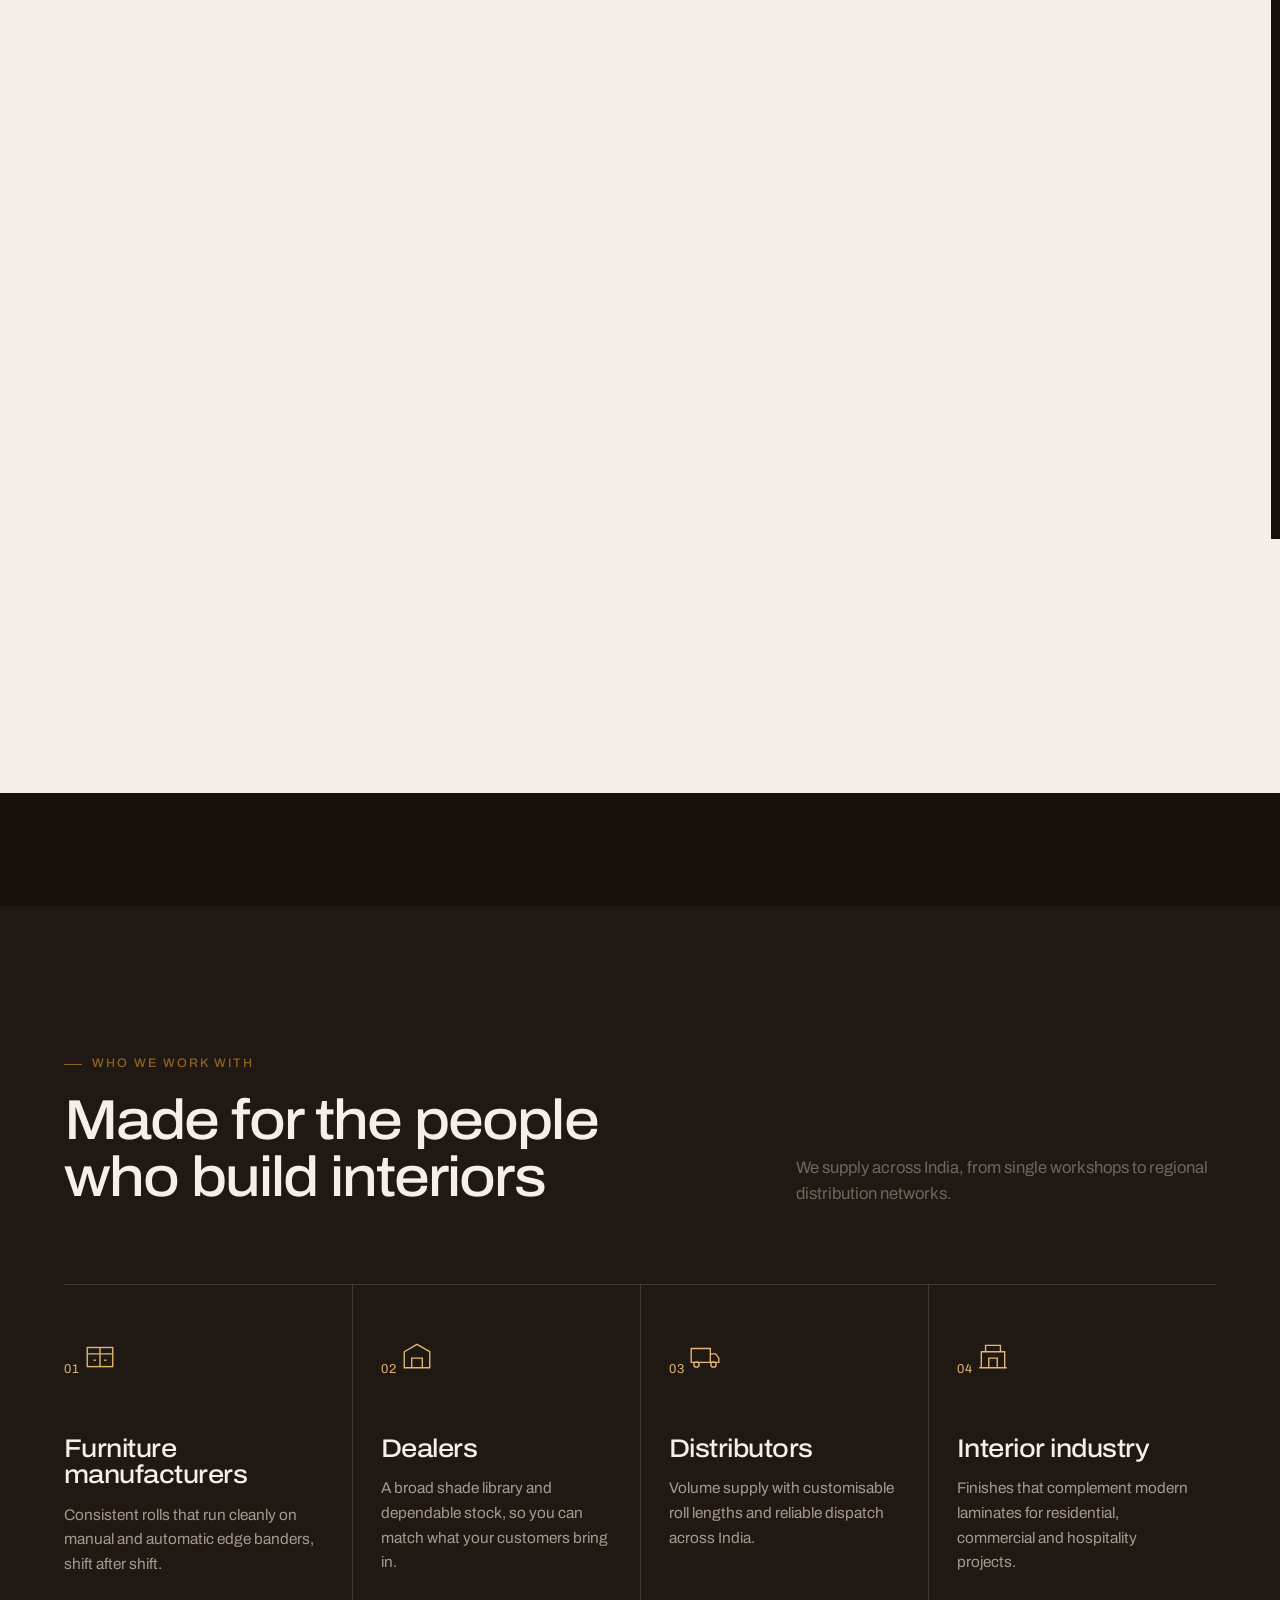
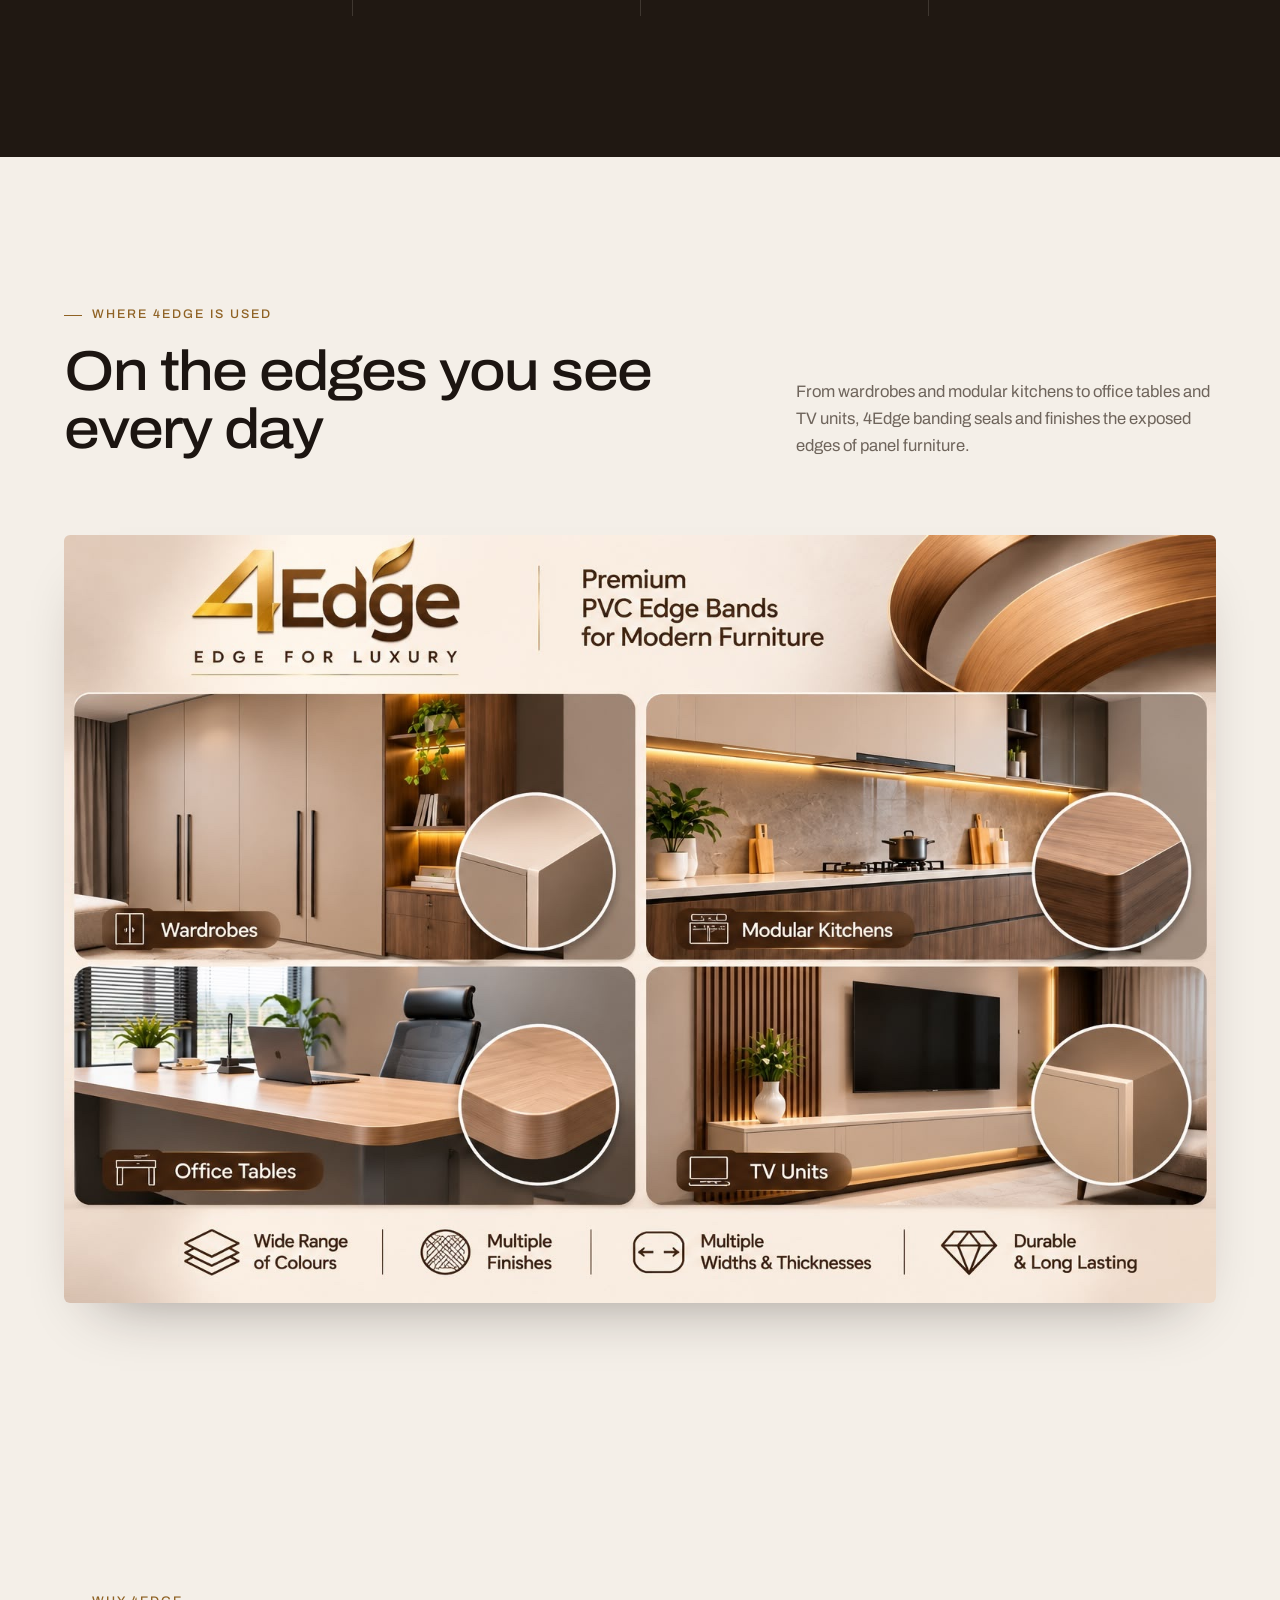
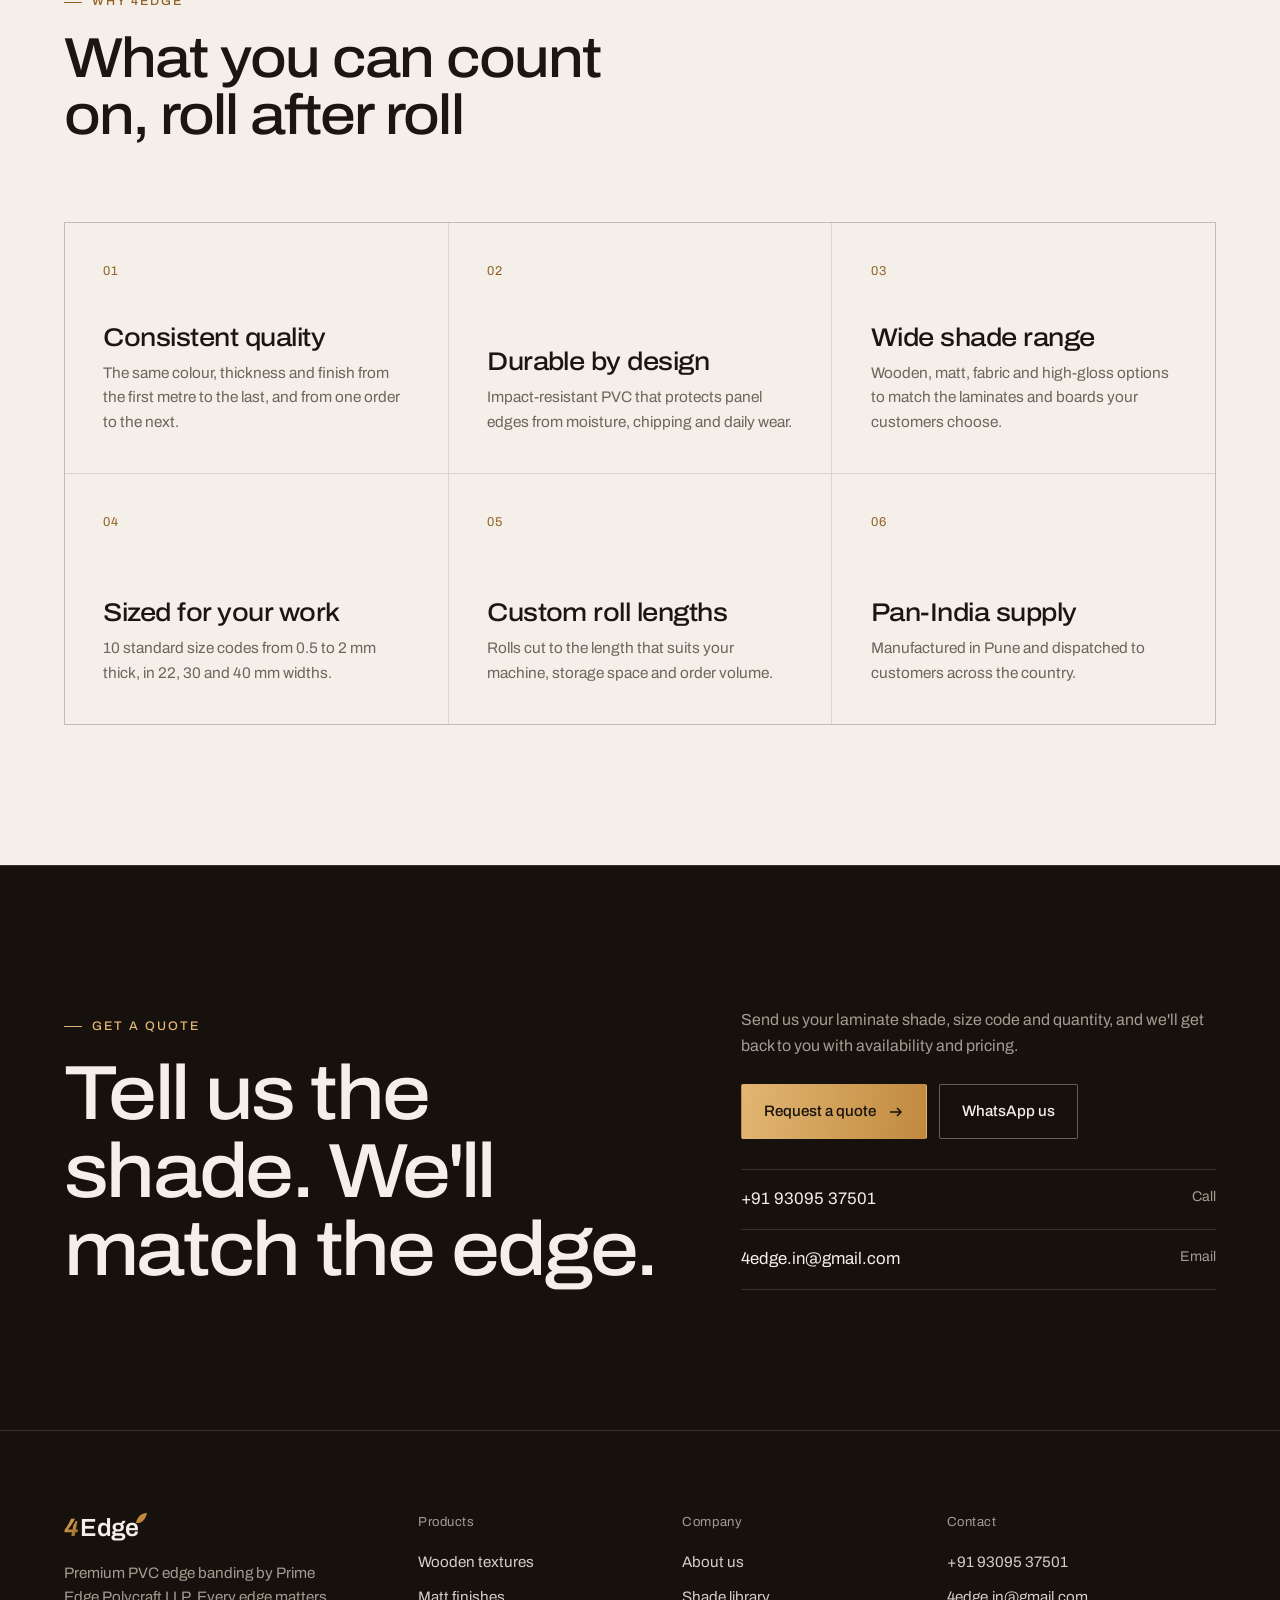
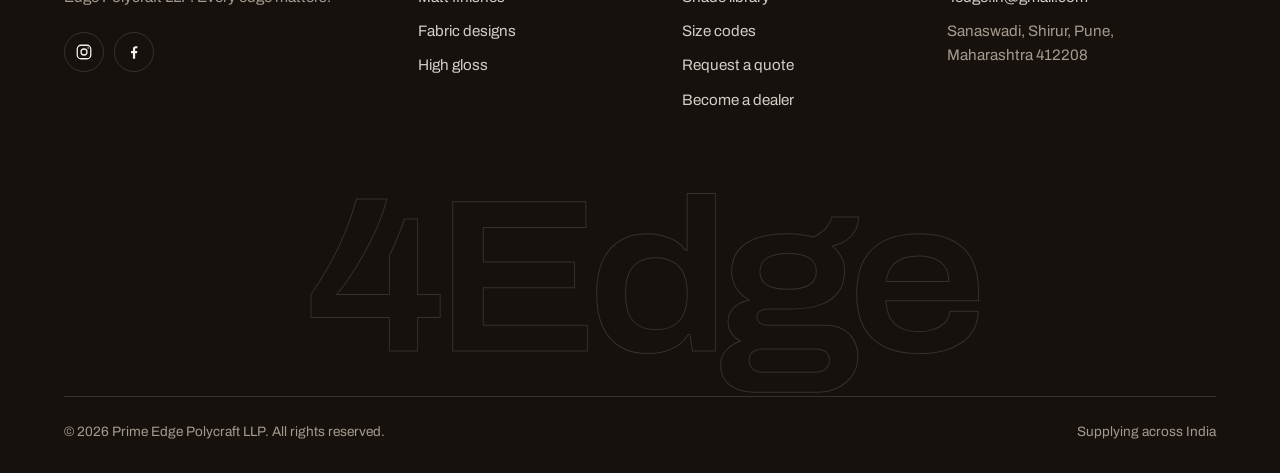
==== commit ef49e087: "Remove second phone number; use +91 93095 37501 only" ====
--- a/index.html
+++ b/index.html
@@ -279,7 +279,6 @@
       </div>
       <div class="phone-list">
         <a href="tel:+919309537501">+91 93095 37501 <span>Call</span></a>
-        <a href="tel:+919322134865">+91 93221 34865 <span>Call</span></a>
         <a href="mailto:4edge.in@gmail.com">4edge.in@gmail.com <span>Email</span></a>
       </div>
     </div>
@@ -323,7 +322,6 @@
         <h4>Contact</h4>
         <ul>
           <li><a href="tel:+919309537501">+91 93095 37501</a></li>
-          <li><a href="tel:+919322134865">+91 93221 34865</a></li>
           <li><a href="mailto:4edge.in@gmail.com">4edge.in@gmail.com</a></li>
           <li style="color:var(--muted-dark)">Sanaswadi, Shirur, Pune,<br>Maharashtra 412208</li>
         </ul>
--- a/css/styles.css
+++ b/css/styles.css
@@ -555,15 +555,20 @@
 
 .shade-grid { display: grid; grid-template-columns: repeat(auto-fill, minmax(150px, 1fr)); gap: 22px 16px; }
 @media (max-width: 520px) { .shade-grid { grid-template-columns: repeat(2, 1fr); gap: 16px 12px; } }
-.shade { background: none; border: 0; padding: 0; text-align: left; color: var(--ink); }
+.shade { background: none; border: 0; padding: 0; text-align: left; color: var(--ink); display: flex; flex-direction: column; justify-content: flex-start; align-self: start; width: 100%; }
 .shade .chip-swatch { aspect-ratio: 16 / 7; border-radius: 3px; box-shadow: inset 0 0 0 1px rgba(0,0,0,.08), 0 1px 2px rgba(0,0,0,.06); transition: transform .45s var(--ease), box-shadow .45s var(--ease); }
 .shade:hover .chip-swatch, .shade:focus-visible .chip-swatch { transform: translateY(-4px); box-shadow: inset 0 0 0 1px rgba(0,0,0,.08), 0 18px 30px -16px rgba(28,21,17,.45); }
 .shade:focus-visible { outline: none; }
 .shade:focus-visible .chip-swatch { outline: 2px solid var(--gold); outline-offset: 3px; }
-.shade .code { display: flex; justify-content: space-between; margin-top: 10px; font-size: .9rem; }
+.shade .code { display: flex; flex-direction: column; gap: 2px; margin-top: 10px; font-size: .9rem; line-height: 1.3; }
 .shade .code b { font-weight: 500; font-stretch: 112%; }
-.shade .code span { color: var(--muted); font-size: .78rem; }
+.shade .code span { color: var(--muted); font-size: .78rem; white-space: nowrap; }
 .shade-empty { padding: 80px 0; text-align: center; color: var(--muted); }
+/* Real photo swatches cropped from the physical shade cards */
+.photo { background-color: var(--b); background-size: cover; background-position: center; }
+.chip-swatch.photo { aspect-ratio: 3 / 1; overflow: hidden; }
+.chip-swatch.photo img { display: block; width: 100%; height: 100%; object-fit: cover; }
+.shade-dialog .big.photo { aspect-ratio: 3 / 1; }
 
 /* Texture renderers, driven by --b (base), --d (dark), --l (light) */
 .tx { position: relative; overflow: hidden; background-color: var(--b); }
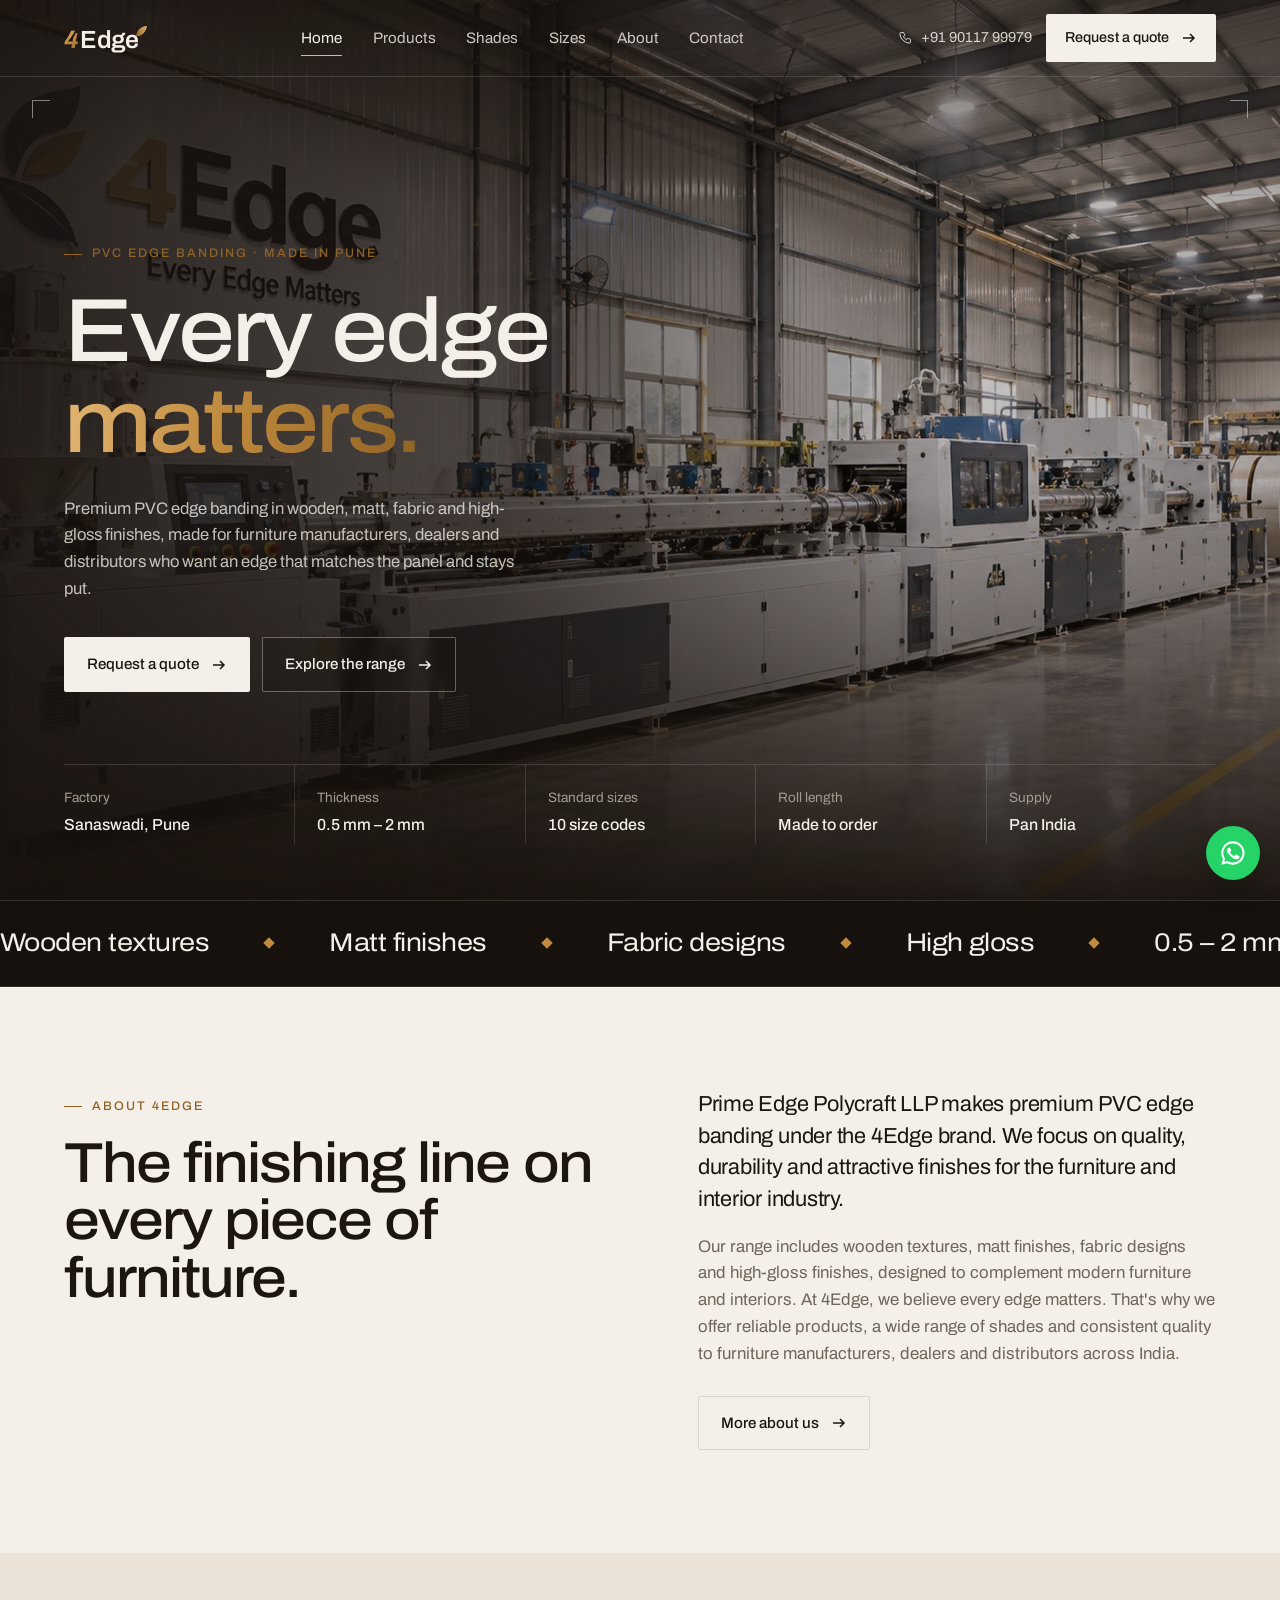
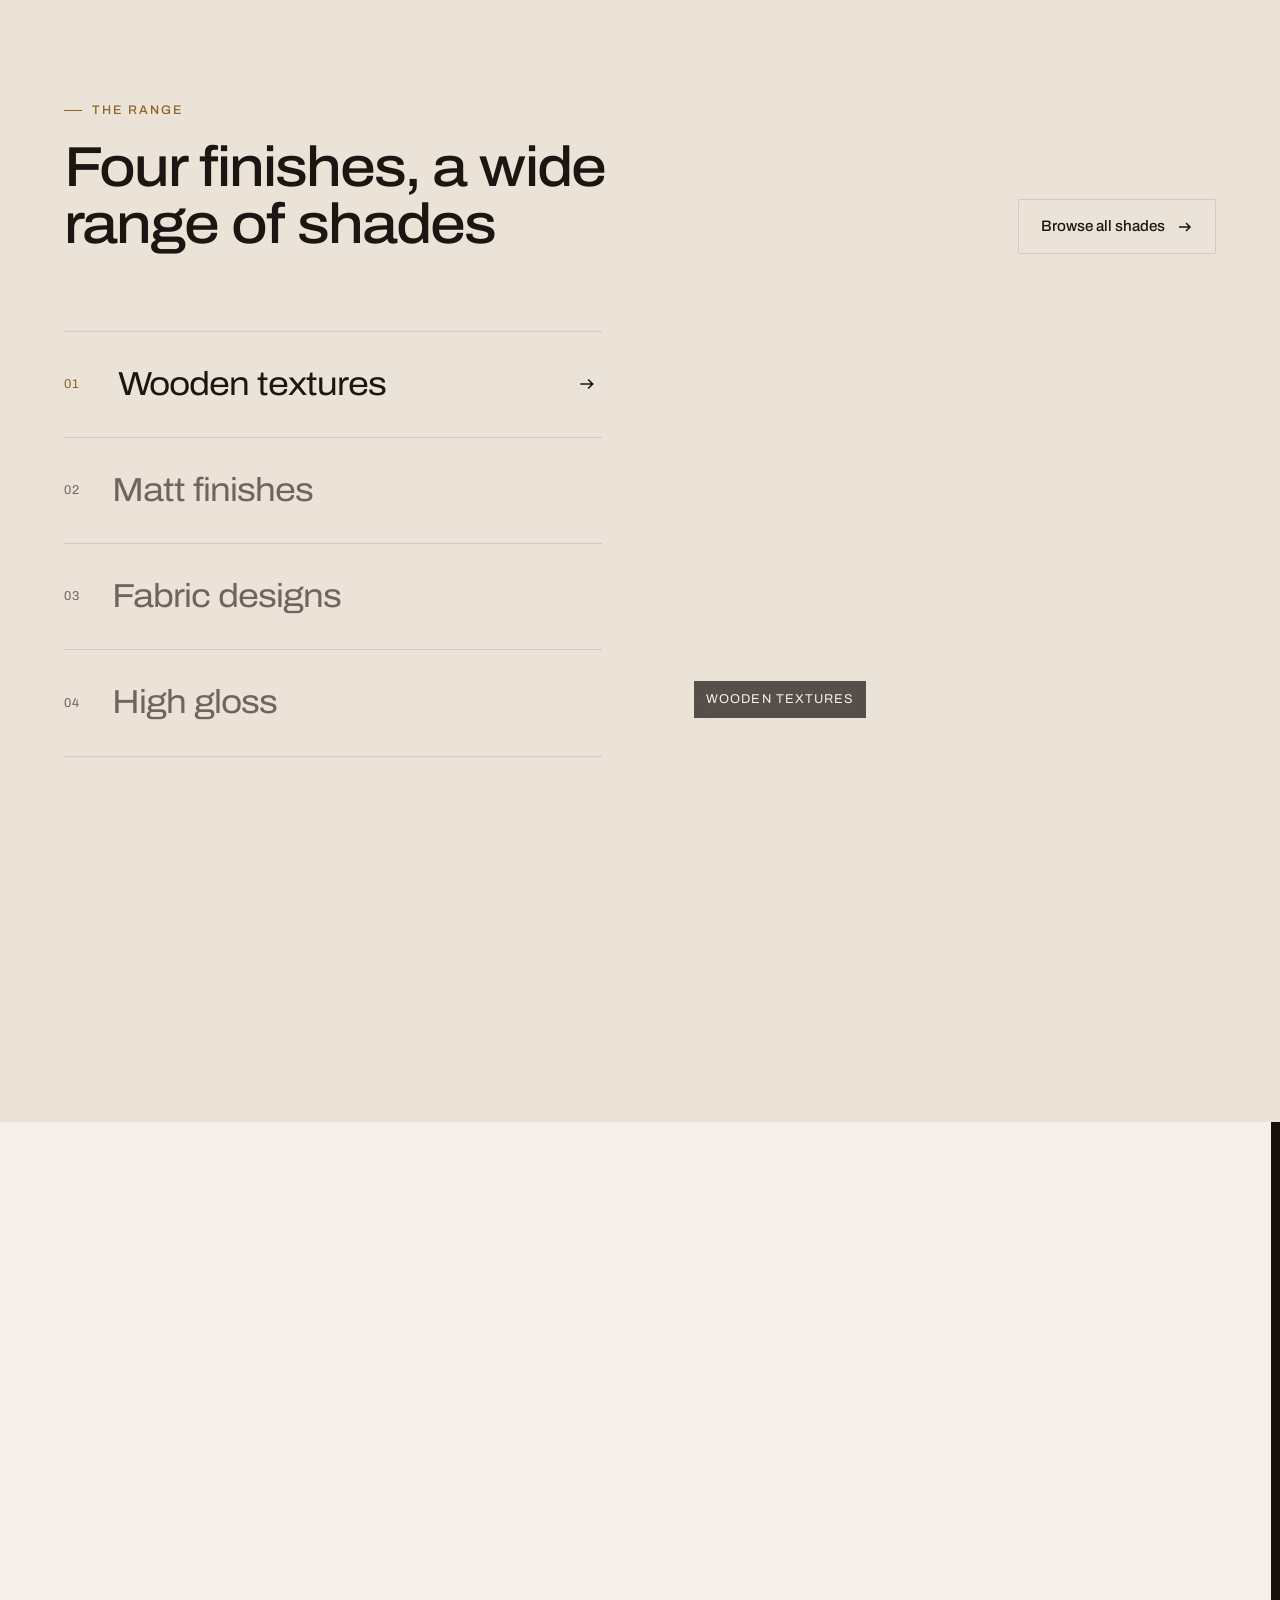
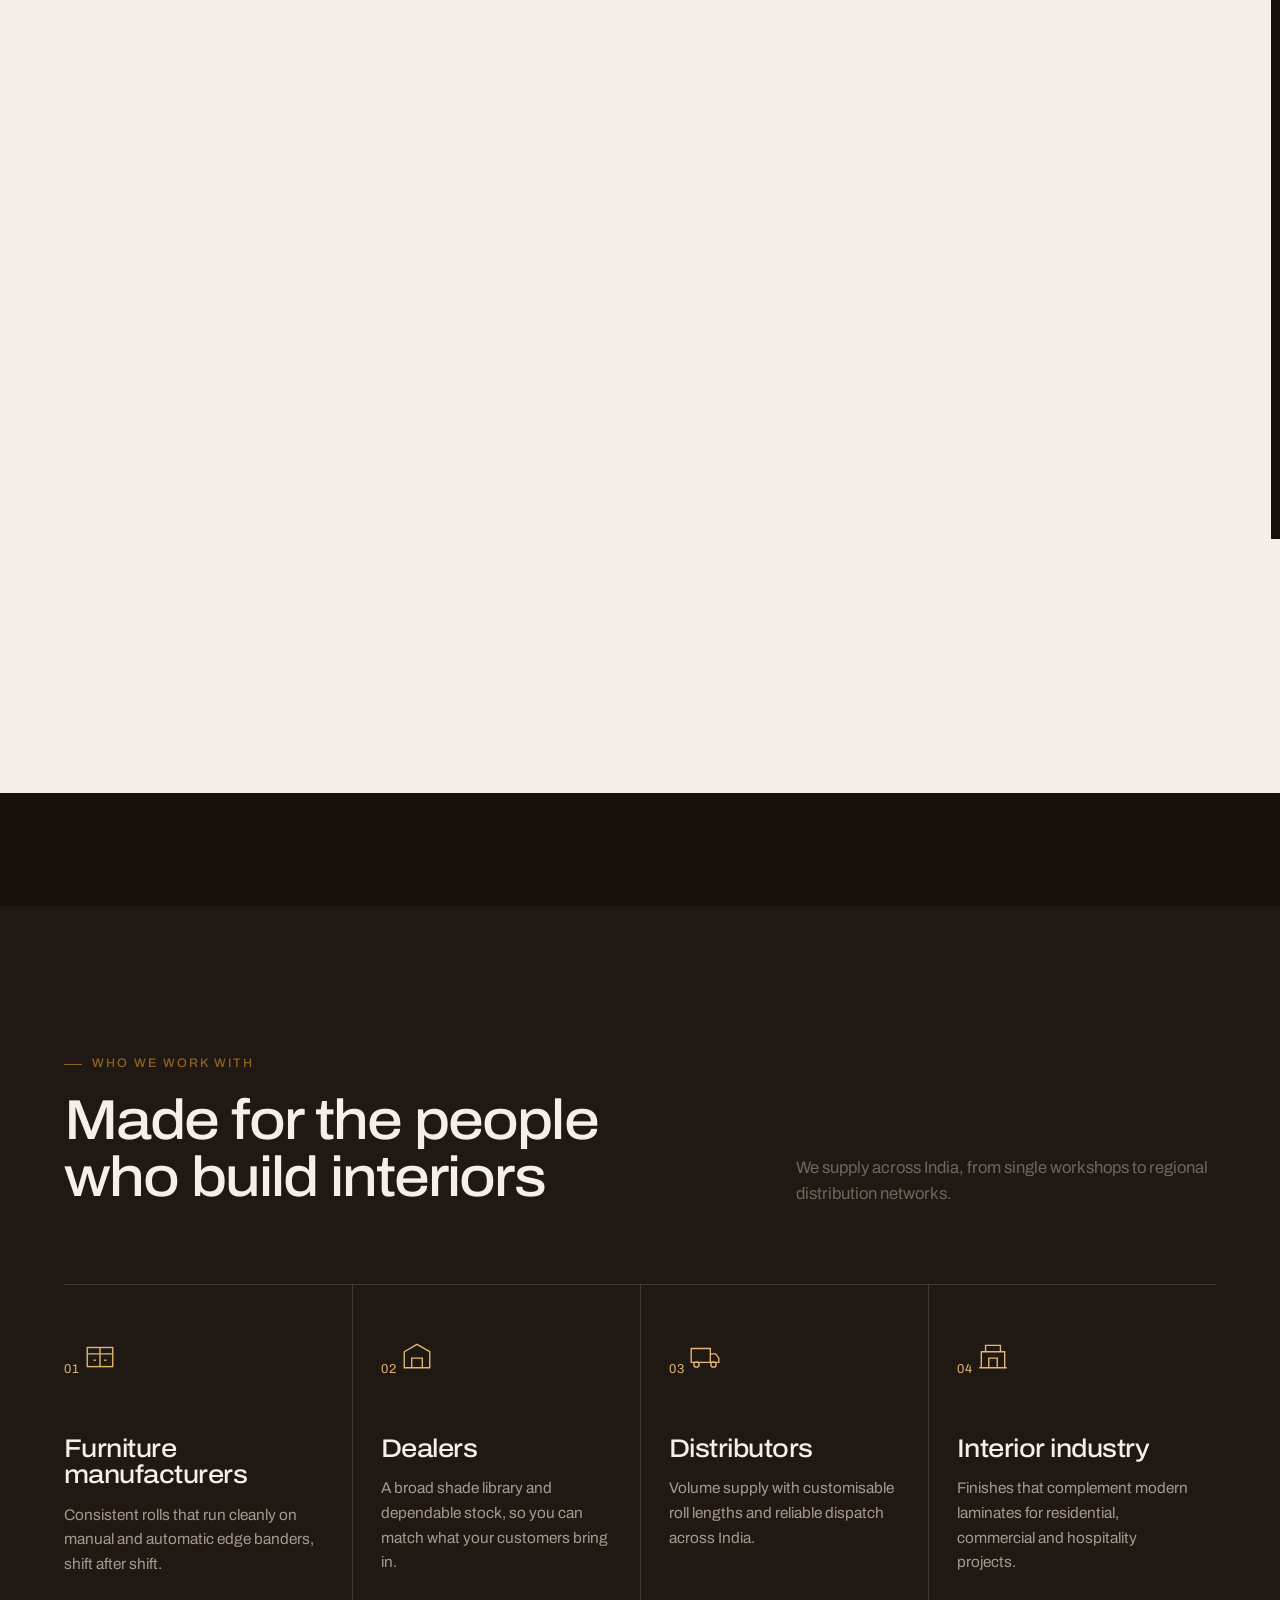
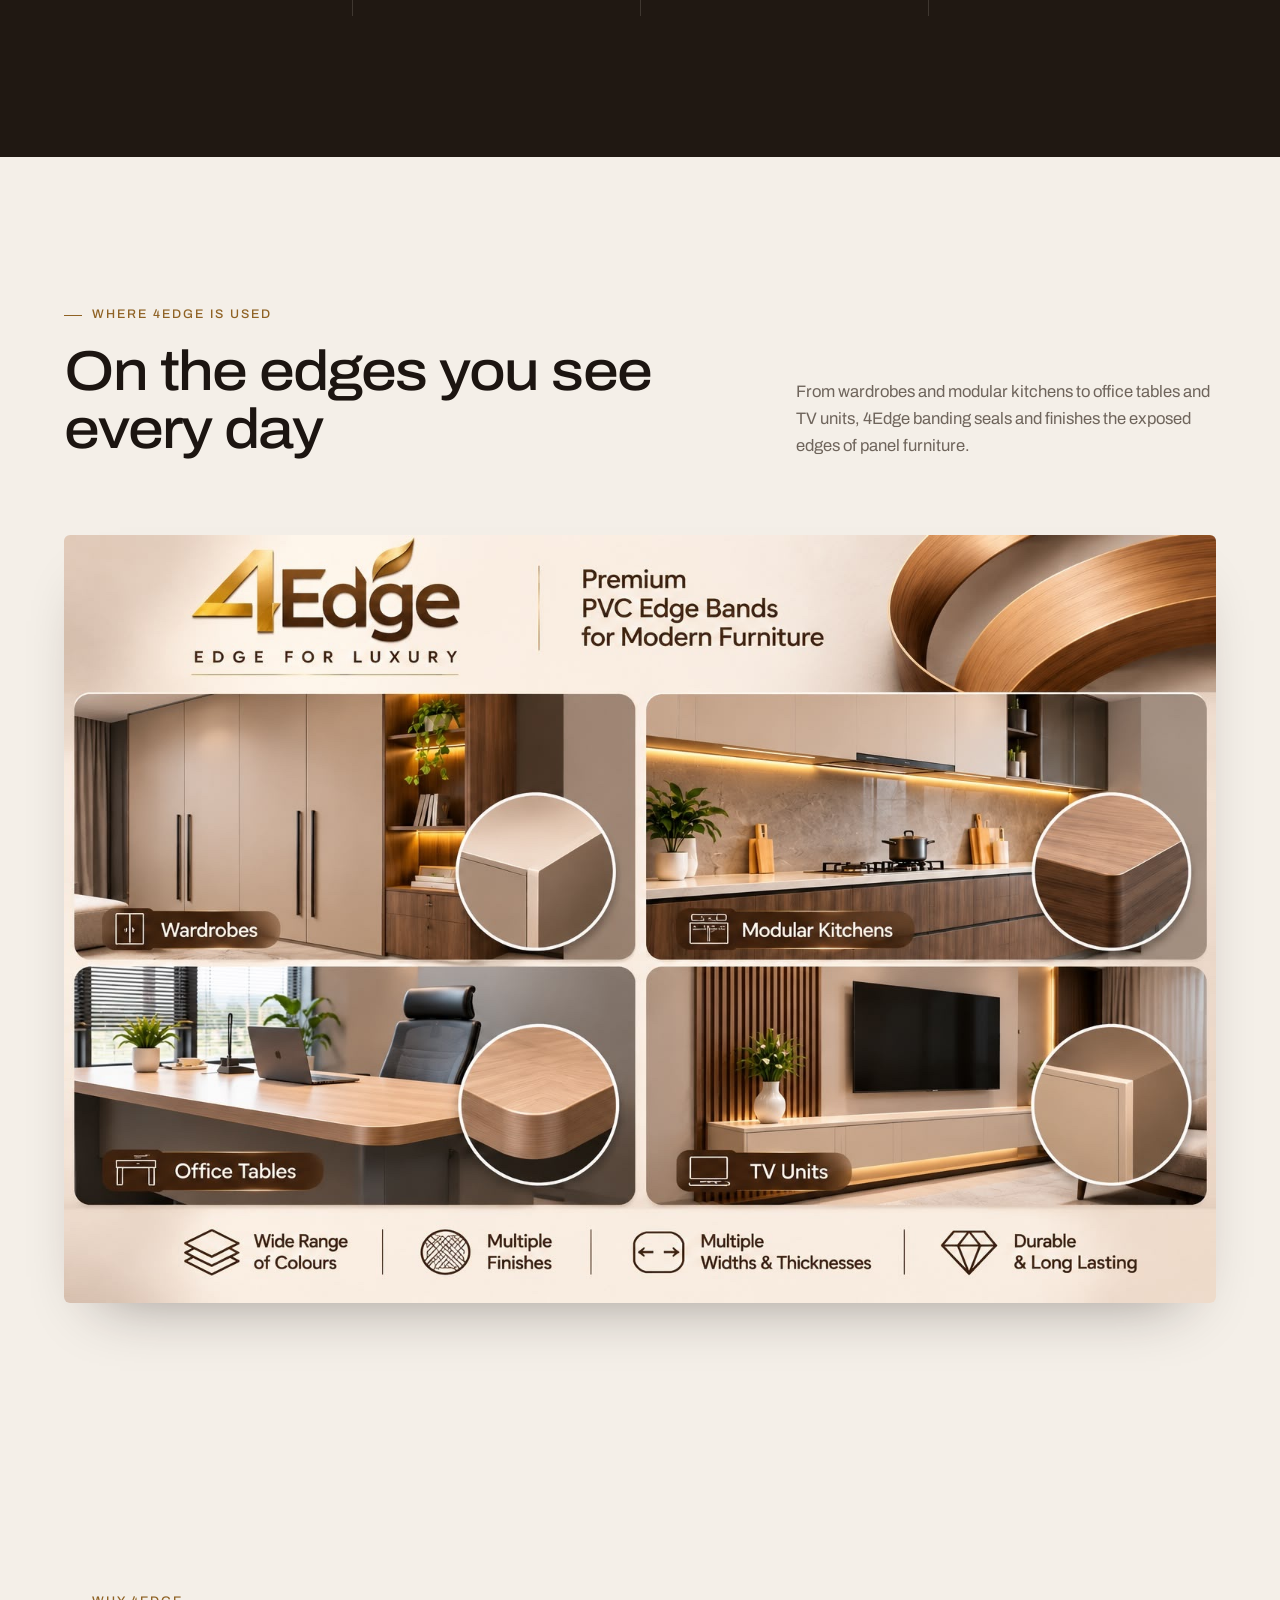
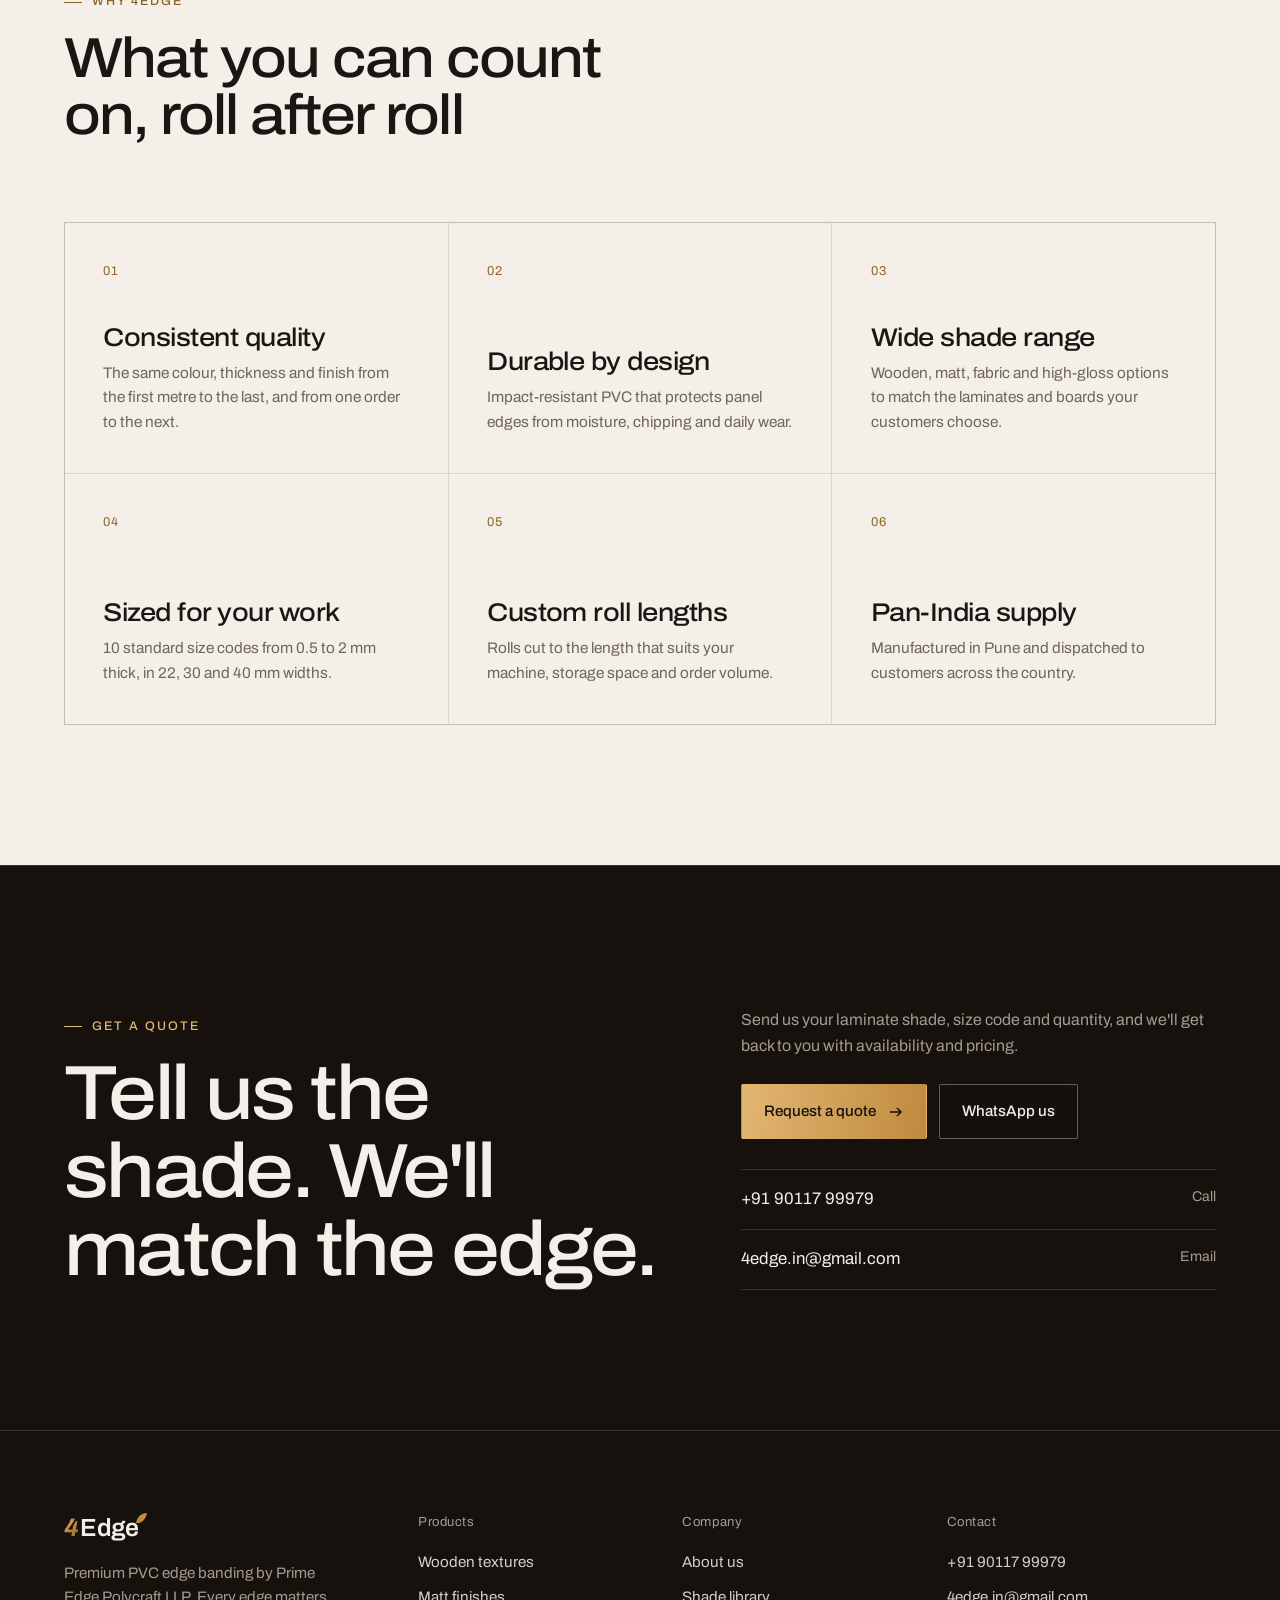
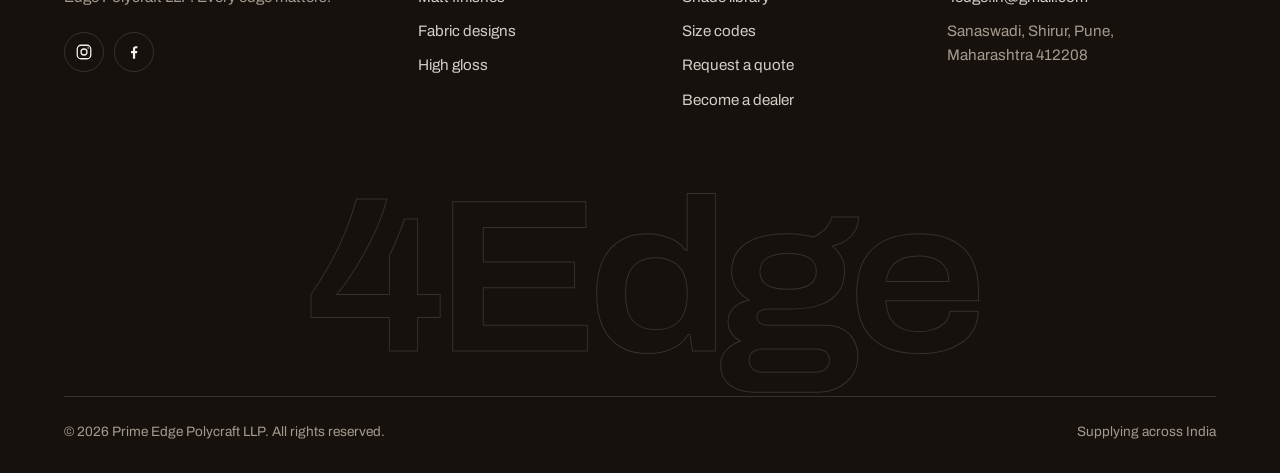
==== commit d611a3c6: "Update phone and WhatsApp number to +91 90117 99979" ====
--- a/index.html
+++ b/index.html
@@ -33,9 +33,9 @@
       <a href="contact.html">Contact</a>
     </nav>
     <div class="nav-right">
-      <a class="nav-phone" href="tel:+919309537501">
+      <a class="nav-phone" href="tel:+919011799979">
         <svg viewBox="0 0 24 24" fill="none" stroke="currentColor" stroke-width="1.6"><path d="M5 4h4l2 5-2.5 1.5a11 11 0 0 0 5 5L15 13l5 2v4a2 2 0 0 1-2 2A16 16 0 0 1 3 6a2 2 0 0 1 2-2"/></svg>
-        +91 93095 37501
+        +91 90117 99979
       </a>
       <a href="contact.html" class="btn btn-light">Request a quote <svg viewBox="0 0 16 16" fill="none" stroke="currentColor" stroke-width="1.5"><path d="M2 8h11M9 4l4 4-4 4"/></svg></a>
       <button class="nav-toggle" aria-label="Open menu" aria-expanded="false"><span></span></button>
@@ -49,7 +49,7 @@
     <a class="m-link" href="about.html">About</a>
     <a class="m-link" href="contact.html">Contact</a>
     <div class="m-foot">
-      <a href="tel:+919309537501">+91 93095 37501</a>
+      <a href="tel:+919011799979">+91 90117 99979</a>
       <a href="contact.html" class="btn btn-gold">Request a quote</a>
         <div class="social social-m">
           <a href="https://www.instagram.com/4edgee/" target="_blank" rel="noopener" aria-label="4Edge on Instagram"><svg viewBox="0 0 24 24" fill="none" stroke="currentColor" stroke-width="1.7"><rect x="3" y="3" width="18" height="18" rx="5"/><circle cx="12" cy="12" r="4"/><circle cx="17.5" cy="6.5" r="1" fill="currentColor" stroke="none"/></svg></a>
@@ -275,10 +275,10 @@
       <p>Send us your laminate shade, size code and quantity, and we'll get back to you with availability and pricing.</p>
       <div class="cta-actions">
         <a href="contact.html" class="btn btn-gold">Request a quote <svg viewBox="0 0 16 16" fill="none" stroke="currentColor" stroke-width="1.5"><path d="M2 8h11M9 4l4 4-4 4"/></svg></a>
-        <a href="https://wa.me/919309537501" target="_blank" rel="noopener" class="btn btn-ghost">WhatsApp us</a>
+        <a href="https://wa.me/919011799979" target="_blank" rel="noopener" class="btn btn-ghost">WhatsApp us</a>
       </div>
       <div class="phone-list">
-        <a href="tel:+919309537501">+91 93095 37501 <span>Call</span></a>
+        <a href="tel:+919011799979">+91 90117 99979 <span>Call</span></a>
         <a href="mailto:4edge.in@gmail.com">4edge.in@gmail.com <span>Email</span></a>
       </div>
     </div>
@@ -321,7 +321,7 @@
       <div>
         <h4>Contact</h4>
         <ul>
-          <li><a href="tel:+919309537501">+91 93095 37501</a></li>
+          <li><a href="tel:+919011799979">+91 90117 99979</a></li>
           <li><a href="mailto:4edge.in@gmail.com">4edge.in@gmail.com</a></li>
           <li style="color:var(--muted-dark)">Sanaswadi, Shirur, Pune,<br>Maharashtra 412208</li>
         </ul>
@@ -335,7 +335,7 @@
   </div>
 </footer>
 
-<a class="wa-float" href="https://wa.me/919309537501" target="_blank" rel="noopener" aria-label="Chat on WhatsApp">
+<a class="wa-float" href="https://wa.me/919011799979" target="_blank" rel="noopener" aria-label="Chat on WhatsApp">
   <svg viewBox="0 0 24 24" fill="currentColor"><path d="M12 2a10 10 0 0 0-8.6 15.1L2 22l5-1.3A10 10 0 1 0 12 2zm0 18.2c-1.5 0-3-.4-4.3-1.2l-.3-.2-3 .8.8-2.9-.2-.3A8.2 8.2 0 1 1 12 20.2zm4.5-6.1c-.2-.1-1.5-.7-1.7-.8-.2-.1-.4-.1-.6.1l-.8 1c-.1.2-.3.2-.5.1a6.7 6.7 0 0 1-3.3-2.9c-.3-.4.2-.4.8-1.4.1-.2 0-.3 0-.5l-.8-1.8c-.2-.5-.4-.4-.6-.4h-.5a1 1 0 0 0-.7.3 3 3 0 0 0-.9 2.2 5.2 5.2 0 0 0 1.1 2.7 11.8 11.8 0 0 0 4.5 4c1.7.7 2.3.8 3.2.6.5-.1 1.5-.6 1.7-1.2.2-.6.2-1.1.2-1.2-.1-.2-.3-.3-.6-.4z"/></svg>
 </a>
 
--- a/css/styles.css
+++ b/css/styles.css
@@ -553,8 +553,9 @@
 .series-head .count { color: var(--muted); font-size: .9rem; }
 .series-head .eyebrow { margin-bottom: 12px; }
 
-.shade-grid { display: grid; grid-template-columns: repeat(auto-fill, minmax(150px, 1fr)); gap: 22px 16px; }
-@media (max-width: 520px) { .shade-grid { grid-template-columns: repeat(2, 1fr); gap: 16px 12px; } }
+.shade-grid { display: grid; grid-template-columns: repeat(4, 1fr); gap: 30px 40px; }
+@media (max-width: 1000px) { .shade-grid { grid-template-columns: repeat(3, 1fr); gap: 26px 24px; } }
+@media (max-width: 680px) { .shade-grid { grid-template-columns: repeat(2, 1fr); gap: 20px 14px; } }
 .shade { background: none; border: 0; padding: 0; text-align: left; color: var(--ink); display: flex; flex-direction: column; justify-content: flex-start; align-self: start; width: 100%; }
 .shade .chip-swatch { aspect-ratio: 16 / 7; border-radius: 3px; box-shadow: inset 0 0 0 1px rgba(0,0,0,.08), 0 1px 2px rgba(0,0,0,.06); transition: transform .45s var(--ease), box-shadow .45s var(--ease); }
 .shade:hover .chip-swatch, .shade:focus-visible .chip-swatch { transform: translateY(-4px); box-shadow: inset 0 0 0 1px rgba(0,0,0,.08), 0 18px 30px -16px rgba(28,21,17,.45); }
@@ -566,9 +567,11 @@
 .shade-empty { padding: 80px 0; text-align: center; color: var(--muted); }
 /* Real photo swatches cropped from the physical shade cards */
 .photo { background-color: var(--b); background-size: cover; background-position: center; }
-.chip-swatch.photo { aspect-ratio: 3 / 1; overflow: hidden; }
+.chip-swatch.photo { aspect-ratio: 1440 / 420; overflow: hidden; border-radius: 6px; box-shadow: 0 1px 2px rgba(0,0,0,.08), 0 6px 16px -10px rgba(28,21,17,.35); }
+.chip-swatch.photo img { transition: transform .6s var(--ease); }
+.shade:hover .chip-swatch.photo img { transform: scale(1.06); }
 .chip-swatch.photo img { display: block; width: 100%; height: 100%; object-fit: cover; }
-.shade-dialog .big.photo { aspect-ratio: 3 / 1; }
+.shade-dialog .big.photo { aspect-ratio: 1440 / 420; }
 
 /* Texture renderers, driven by --b (base), --d (dark), --l (light) */
 .tx { position: relative; overflow: hidden; background-color: var(--b); }
